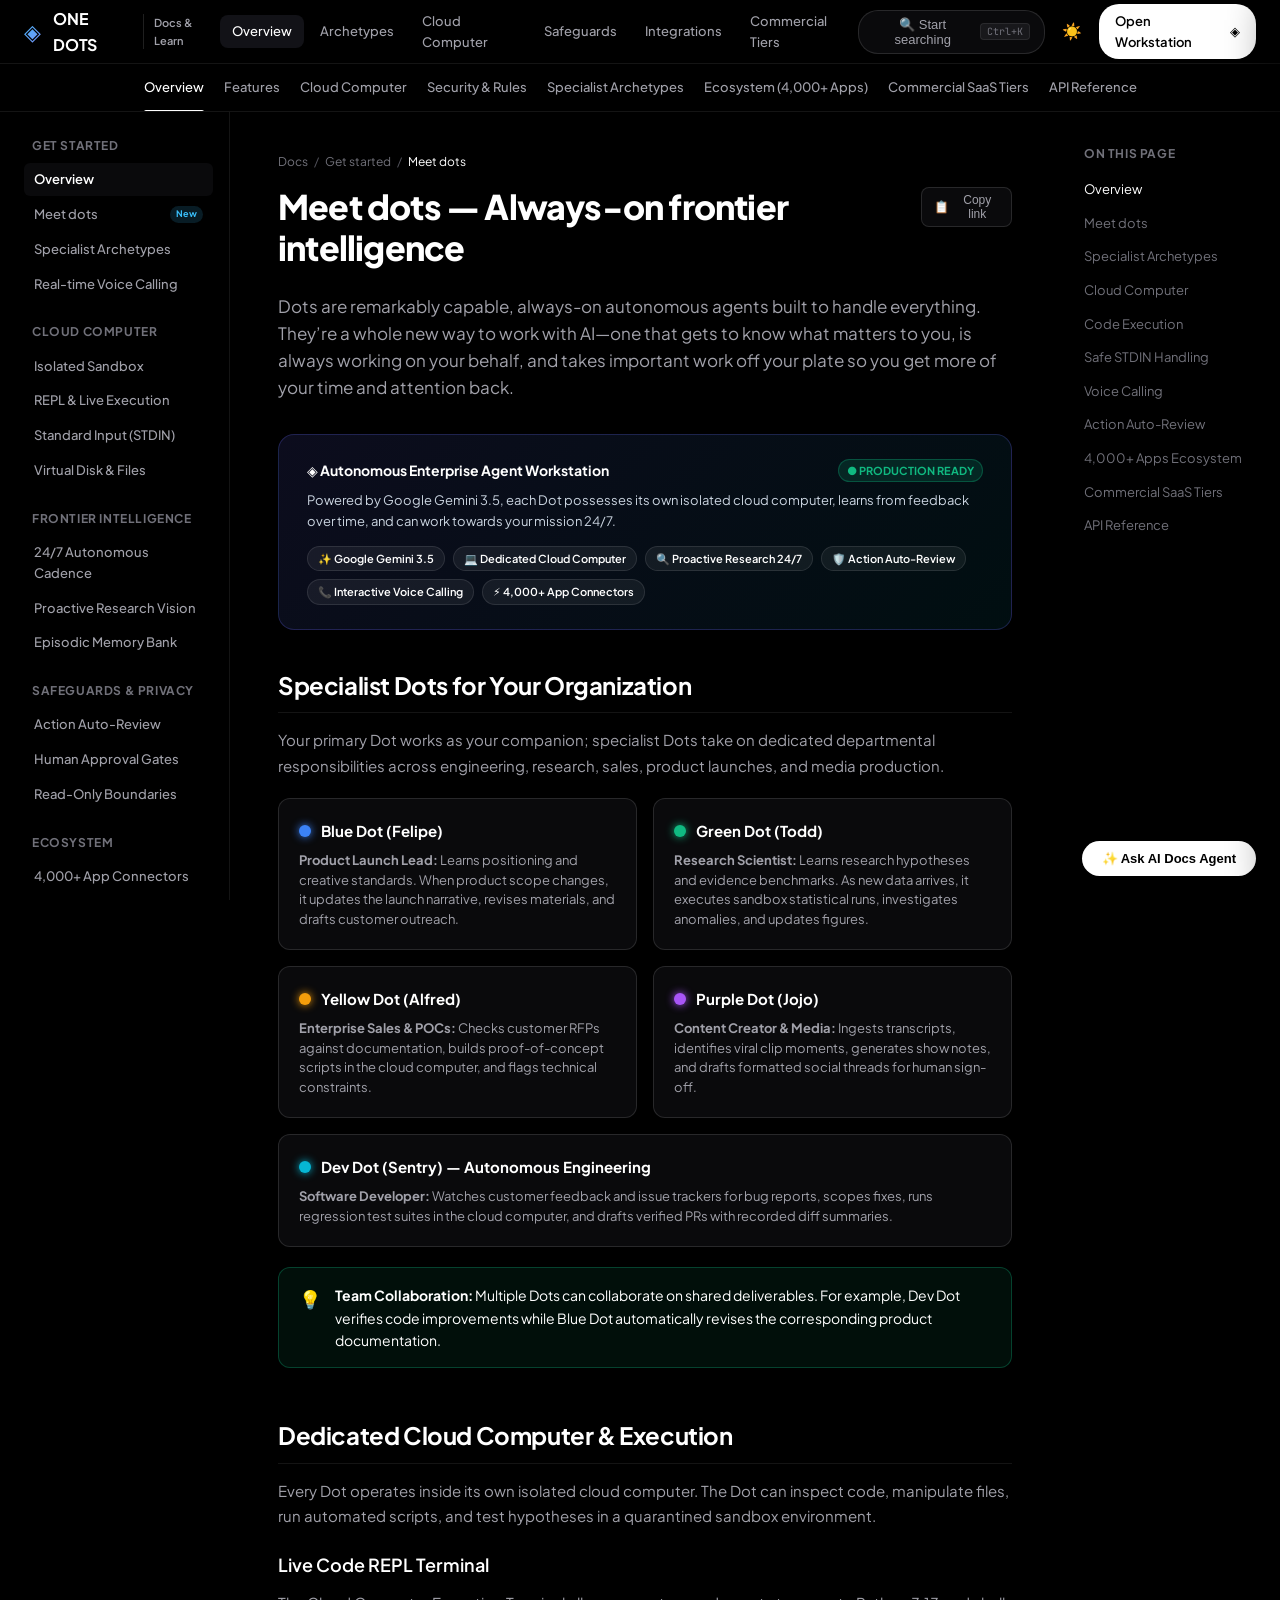
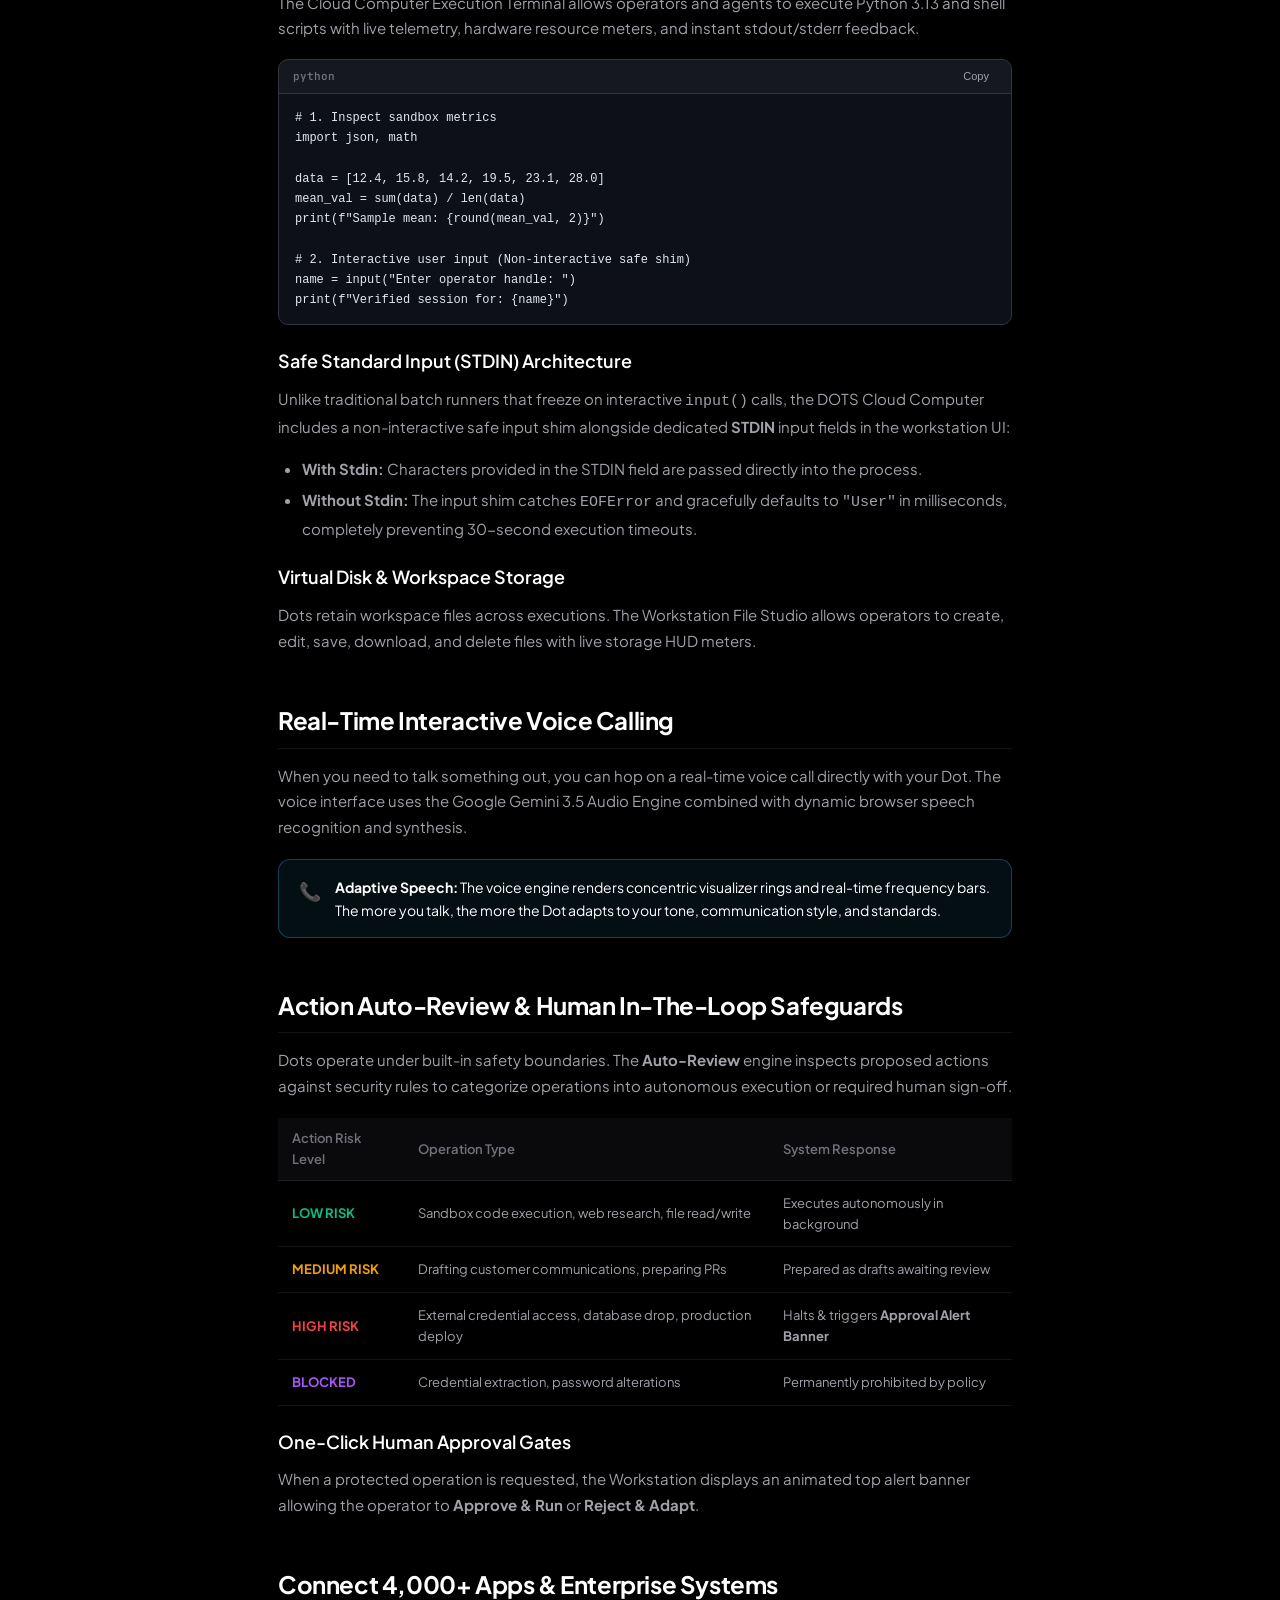
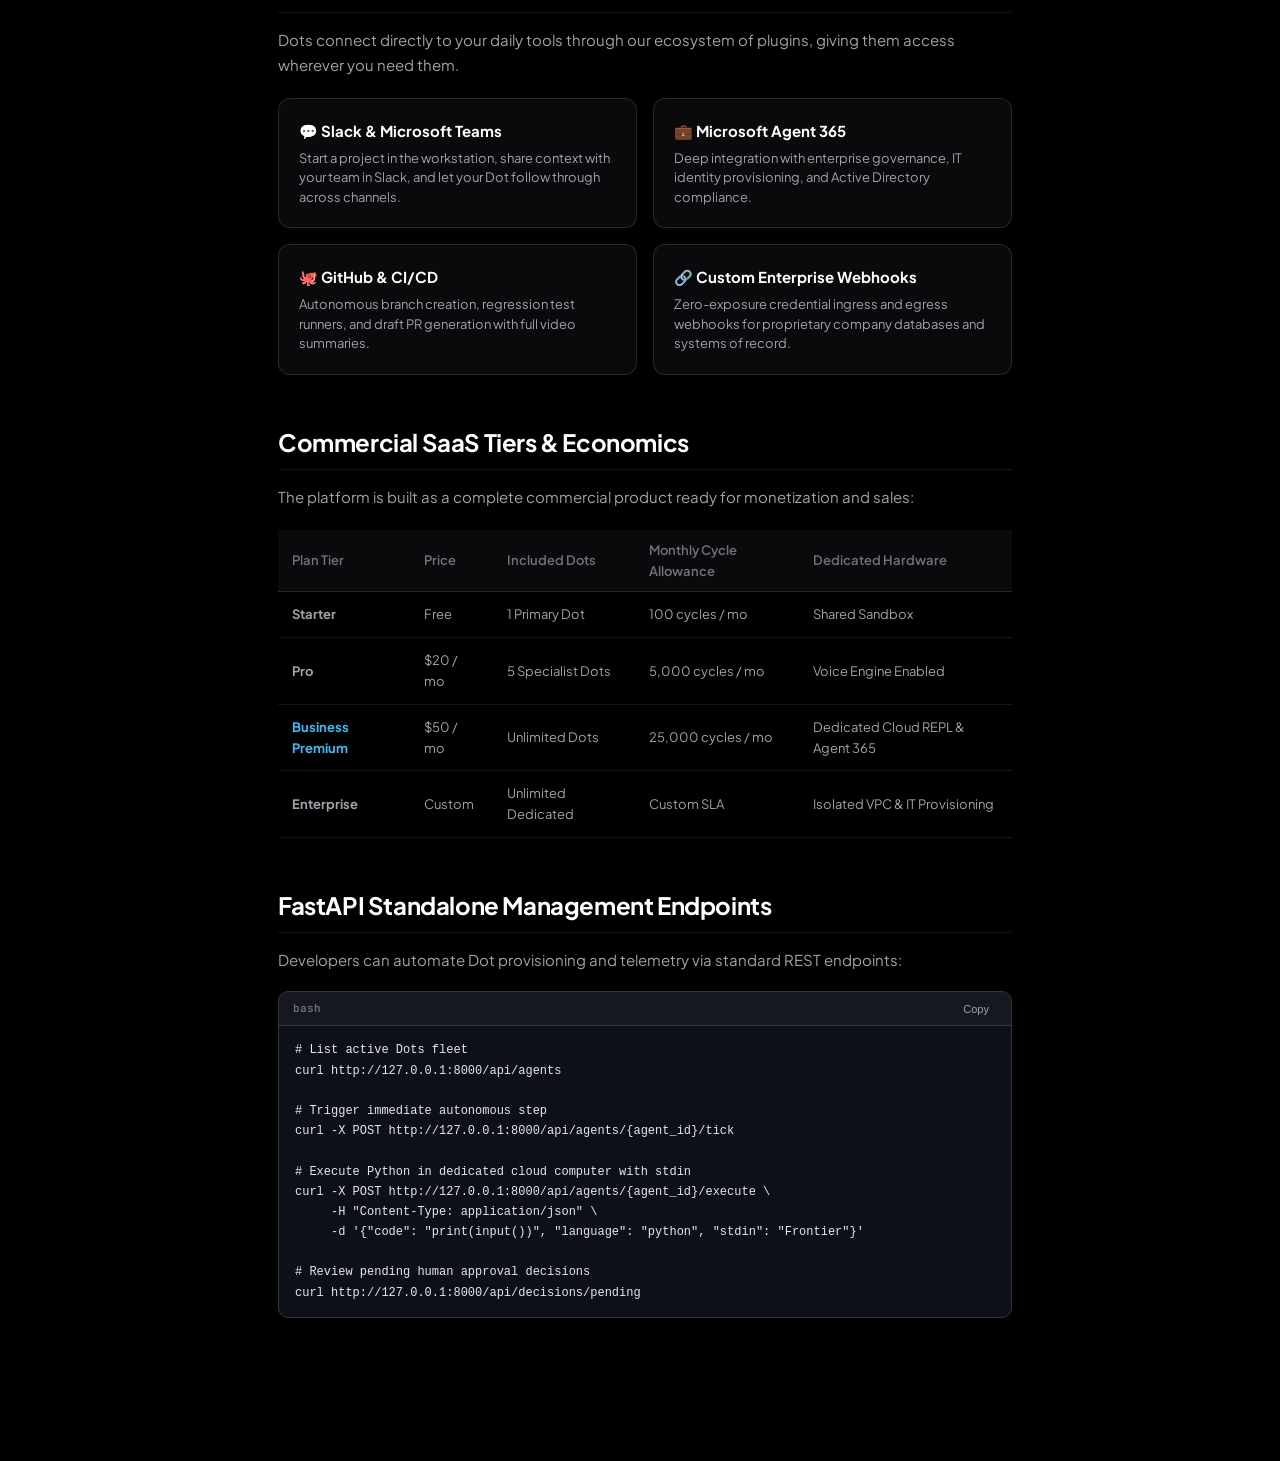
==== web/docs.html @ 8074510e "feat: launch ONE DOTS flagship platform with synchronized entry animation, OpenAI-style editorial sh" ====
<!DOCTYPE html>
<html lang="en" data-theme="dark">
<head>
    <meta charset="UTF-8">
    <meta name="viewport" content="width=device-width, initial-scale=1.0">
    <title>ONE DOTS — Always-On Frontier Intelligence | Documentation Hub</title>
    <!-- Fonts -->
    <link rel="preconnect" href="https://fonts.googleapis.com">
    <link rel="preconnect" href="https://fonts.gstatic.com" crossorigin>
    <link href="https://fonts.googleapis.com/css2?family=Plus+Jakarta+Sans:wght@300;400;500;600;700;800&family=JetBrains+Mono:wght@400;500;600&display=swap" rel="stylesheet">
    <link rel="stylesheet" href="docs.css">
</head>
<body>

    <!-- Top Primary Header -->
    <header class="docs-header">
        <a href="/" class="docs-brand">
            <span class="brand-icon">◈</span>
            <span class="brand-title">ONE DOTS</span>
            <span class="brand-learn-tag">Docs &amp; Learn</span>
        </a>

        <!-- Top Navigation -->
        <nav class="docs-top-nav">
            <a href="#overview" class="top-nav-link active">Overview</a>
            <a href="#archetypes" class="top-nav-link">Archetypes</a>
            <a href="#cloud-computer" class="top-nav-link">Cloud Computer</a>
            <a href="#safeguards" class="top-nav-link">Safeguards</a>
            <a href="#integrations" class="top-nav-link">Integrations</a>
            <a href="#commercial-hub" class="top-nav-link">Commercial Tiers</a>
        </nav>

        <!-- Right Header Actions -->
        <div class="header-actions">
            <button class="search-trigger-btn" onclick="openSearchModal()">
                <span>🔍 Start searching</span>
                <span class="search-kbd">Ctrl+K</span>
            </button>
            <button class="theme-toggle-btn" onclick="toggleTheme()" title="Toggle Light / Dark Mode">
                <span id="theme-icon">☀️</span>
            </button>
            <a href="/" class="cta-workstation-btn">
                <span>Open Workstation</span>
                <span>◈</span>
            </a>
        </div>
    </header>

    <!-- Context Subnav Bar (learn.chatgpt.com style) -->
    <div class="docs-context-subnav">
        <div class="subnav-inner">
            <a href="#overview" class="subnav-item active">Overview</a>
            <a href="#features" class="subnav-item">Features</a>
            <a href="#cloud-computer" class="subnav-item">Cloud Computer</a>
            <a href="#safeguards" class="subnav-item">Security &amp; Rules</a>
            <a href="#archetypes" class="subnav-item">Specialist Archetypes</a>
            <a href="#integrations" class="subnav-item">Ecosystem (4,000+ Apps)</a>
            <a href="#commercial-hub" class="subnav-item">Commercial SaaS Tiers</a>
            <a href="#api-reference" class="subnav-item">API Reference</a>
        </div>
    </div>

    <!-- Main Documentation 3-Column Layout -->
    <div class="docs-layout">

        <!-- Column 1: Left Navigation Rail -->
        <aside class="docs-left-nav">
            <div class="nav-group">
                <div class="nav-group-title">Get Started</div>
                <ul class="nav-links-list">
                    <li><a href="#overview" class="nav-link active">Overview</a></li>
                    <li><a href="#meet-dots" class="nav-link">Meet dots <span class="nav-badge-pill">New</span></a></li>
                    <li><a href="#archetypes" class="nav-link">Specialist Archetypes</a></li>
                    <li><a href="#voice-calls" class="nav-link">Real-time Voice Calling</a></li>
                </ul>
            </div>

            <div class="nav-group">
                <div class="nav-group-title">Cloud Computer</div>
                <ul class="nav-links-list">
                    <li><a href="#cloud-computer" class="nav-link">Isolated Sandbox</a></li>
                    <li><a href="#code-execution" class="nav-link">REPL &amp; Live Execution</a></li>
                    <li><a href="#stdin-handling" class="nav-link">Standard Input (STDIN)</a></li>
                    <li><a href="#file-storage" class="nav-link">Virtual Disk &amp; Files</a></li>
                </ul>
            </div>

            <div class="nav-group">
                <div class="nav-group-title">Frontier Intelligence</div>
                <ul class="nav-links-list">
                    <li><a href="#always-on" class="nav-link">24/7 Autonomous Cadence</a></li>
                    <li><a href="#proactive-research" class="nav-link">Proactive Research Vision</a></li>
                    <li><a href="#memory-bank" class="nav-link">Episodic Memory Bank</a></li>
                </ul>
            </div>

            <div class="nav-group">
                <div class="nav-group-title">Safeguards &amp; Privacy</div>
                <ul class="nav-links-list">
                    <li><a href="#safeguards" class="nav-link">Action Auto-Review</a></li>
                    <li><a href="#approval-gates" class="nav-link">Human Approval Gates</a></li>
                    <li><a href="#security-perimeter" class="nav-link">Read-Only Boundaries</a></li>
                </ul>
            </div>

            <div class="nav-group">
                <div class="nav-group-title">Ecosystem</div>
                <ul class="nav-links-list">
                    <li><a href="#integrations" class="nav-link">4,000+ App Connectors</a></li>
                    <li><a href="#slack-teams" class="nav-link">Slack &amp; Teams (Agent 365)</a></li>
                    <li><a href="#github-webhooks" class="nav-link">GitHub &amp; Webhooks</a></li>
                </ul>
            </div>

            <div class="nav-group">
                <div class="nav-group-title">Commercial Hub</div>
                <ul class="nav-links-list">
                    <li><a href="#commercial-hub" class="nav-link">Monetization Tiers</a></li>
                    <li><a href="#quotas-allowance" class="nav-link">Deep Work Quotas</a></li>
                    <li><a href="#api-reference" class="nav-link">FastAPI Endpoints</a></li>
                </ul>
            </div>
        </aside>

        <!-- Column 2: Center Main Content -->
        <main class="docs-main-content">
            
            <!-- Breadcrumbs -->
            <div class="content-breadcrumb">
                <span>Docs</span>
                <span class="sep">/</span>
                <span>Get started</span>
                <span class="sep">/</span>
                <span style="color: var(--text-primary);">Meet dots</span>
            </div>

            <!-- Page Title Row -->
            <div class="doc-header-row">
                <h1 class="doc-title" id="overview">Meet dots — Always-on frontier intelligence</h1>
                <button class="page-copy-btn" onclick="copyCurrentUrl()">
                    <span id="copy-btn-icon">📋</span>
                    <span id="copy-btn-text">Copy link</span>
                </button>
            </div>

            <p class="doc-lead">
                Dots are remarkably capable, always-on autonomous agents built to handle everything. They’re a whole new way to work with AI—one that gets to know what matters to you, is always working on your behalf, and takes important work off your plate so you get more of your time and attention back.
            </p>

            <!-- Hero Feature Card -->
            <div class="docs-hero-card" id="meet-dots">
                <div style="display: flex; align-items: center; justify-content: space-between;">
                    <div style="font-size: 14px; font-weight: 700; color: #fff;">◈ Autonomous Enterprise Agent Workstation</div>
                    <span style="font-size: 11px; font-weight: 700; color: #10b981; background: rgba(16, 185, 129, 0.15); padding: 2px 8px; border-radius: 12px; border: 1px solid rgba(16, 185, 129, 0.3);">
                        ● PRODUCTION READY
                    </span>
                </div>
                <p style="font-size: 13px; color: #cbd5e1; margin-top: 8px;">
                    Powered by Google Gemini 3.5, each Dot possesses its own isolated cloud computer, learns from feedback over time, and can work towards your mission 24/7.
                </p>
                <div class="hero-tags-row">
                    <span class="hero-tag">✨ Google Gemini 3.5</span>
                    <span class="hero-tag">💻 Dedicated Cloud Computer</span>
                    <span class="hero-tag">🔍 Proactive Research 24/7</span>
                    <span class="hero-tag">🛡️ Action Auto-Review</span>
                    <span class="hero-tag">📞 Interactive Voice Calling</span>
                    <span class="hero-tag">⚡ 4,000+ App Connectors</span>
                </div>
            </div>

            <!-- Section 1: Specialist Archetypes -->
            <section class="doc-section" id="archetypes">
                <h2>Specialist Dots for Your Organization</h2>
                <p>
                    Your primary Dot works as your companion; specialist Dots take on dedicated departmental responsibilities across engineering, research, sales, product launches, and media production.
                </p>

                <div class="docs-cards-grid">
                    <div class="docs-card">
                        <div class="card-header-row">
                            <span class="archetype-dot-pill" style="background: #3b82f6; box-shadow: 0 0 8px #3b82f6;"></span>
                            <div class="card-title">Blue Dot (Felipe)</div>
                        </div>
                        <div class="card-subtext">
                            <b>Product Launch Lead:</b> Learns positioning and creative standards. When product scope changes, it updates the launch narrative, revises materials, and drafts customer outreach.
                        </div>
                    </div>

                    <div class="docs-card">
                        <div class="card-header-row">
                            <span class="archetype-dot-pill" style="background: #10b981; box-shadow: 0 0 8px #10b981;"></span>
                            <div class="card-title">Green Dot (Todd)</div>
                        </div>
                        <div class="card-subtext">
                            <b>Research Scientist:</b> Learns research hypotheses and evidence benchmarks. As new data arrives, it executes sandbox statistical runs, investigates anomalies, and updates figures.
                        </div>
                    </div>

                    <div class="docs-card">
                        <div class="card-header-row">
                            <span class="archetype-dot-pill" style="background: #f59e0b; box-shadow: 0 0 8px #f59e0b;"></span>
                            <div class="card-title">Yellow Dot (Alfred)</div>
                        </div>
                        <div class="card-subtext">
                            <b>Enterprise Sales &amp; POCs:</b> Checks customer RFPs against documentation, builds proof-of-concept scripts in the cloud computer, and flags technical constraints.
                        </div>
                    </div>

                    <div class="docs-card">
                        <div class="card-header-row">
                            <span class="archetype-dot-pill" style="background: #a855f7; box-shadow: 0 0 8px #a855f7;"></span>
                            <div class="card-title">Purple Dot (Jojo)</div>
                        </div>
                        <div class="card-subtext">
                            <b>Content Creator &amp; Media:</b> Ingests transcripts, identifies viral clip moments, generates show notes, and drafts formatted social threads for human sign-off.
                        </div>
                    </div>

                    <div class="docs-card" style="grid-column: 1 / -1;">
                        <div class="card-header-row">
                            <span class="archetype-dot-pill" style="background: #06b6d4; box-shadow: 0 0 8px #06b6d4;"></span>
                            <div class="card-title">Dev Dot (Sentry) — Autonomous Engineering</div>
                        </div>
                        <div class="card-subtext">
                            <b>Software Developer:</b> Watches customer feedback and issue trackers for bug reports, scopes fixes, runs regression test suites in the cloud computer, and drafts verified PRs with recorded diff summaries.
                        </div>
                    </div>
                </div>

                <div class="callout callout-tip">
                    <div class="callout-icon">💡</div>
                    <div>
                        <b>Team Collaboration:</b> Multiple Dots can collaborate on shared deliverables. For example, Dev Dot verifies code improvements while Blue Dot automatically revises the corresponding product documentation.
                    </div>
                </div>
            </section>

            <!-- Section 2: Cloud Computer -->
            <section class="doc-section" id="cloud-computer">
                <h2>Dedicated Cloud Computer &amp; Execution</h2>
                <p>
                    Every Dot operates inside its own isolated cloud computer. The Dot can inspect code, manipulate files, run automated scripts, and test hypotheses in a quarantined sandbox environment.
                </p>

                <h3 id="code-execution">Live Code REPL Terminal</h3>
                <p>
                    The Cloud Computer Execution Terminal allows operators and agents to execute Python 3.13 and shell scripts with live telemetry, hardware resource meters, and instant stdout/stderr feedback.
                </p>

                <div class="code-block-wrapper">
                    <div class="code-header">
                        <span class="code-lang-tag">python</span>
                        <button class="code-copy-btn" onclick="copyCode(this)">Copy</button>
                    </div>
                    <pre class="code-block"><code># 1. Inspect sandbox metrics
import json, math

data = [12.4, 15.8, 14.2, 19.5, 23.1, 28.0]
mean_val = sum(data) / len(data)
print(f"Sample mean: {round(mean_val, 2)}")

# 2. Interactive user input (Non-interactive safe shim)
name = input("Enter operator handle: ")
print(f"Verified session for: {name}")</code></pre>
                </div>

                <h3 id="stdin-handling">Safe Standard Input (STDIN) Architecture</h3>
                <p>
                    Unlike traditional batch runners that freeze on interactive <code>input()</code> calls, the DOTS Cloud Computer includes a non-interactive safe input shim alongside dedicated <b>STDIN</b> input fields in the workstation UI:
                </p>
                <ul>
                    <li><b>With Stdin:</b> Characters provided in the STDIN field are passed directly into the process.</li>
                    <li><b>Without Stdin:</b> The input shim catches <code>EOFError</code> and gracefully defaults to <code>"User"</code> in milliseconds, completely preventing 30-second execution timeouts.</li>
                </ul>

                <h3 id="file-storage">Virtual Disk &amp; Workspace Storage</h3>
                <p>
                    Dots retain workspace files across executions. The Workstation File Studio allows operators to create, edit, save, download, and delete files with live storage HUD meters.
                </p>
            </section>

            <!-- Section 3: Voice Calling -->
            <section class="doc-section" id="voice-calls">
                <h2>Real-Time Interactive Voice Calling</h2>
                <p>
                    When you need to talk something out, you can hop on a real-time voice call directly with your Dot. The voice interface uses the Google Gemini 3.5 Audio Engine combined with dynamic browser speech recognition and synthesis.
                </p>
                <div class="callout callout-note">
                    <div class="callout-icon">📞</div>
                    <div>
                        <b>Adaptive Speech:</b> The voice engine renders concentric visualizer rings and real-time frequency bars. The more you talk, the more the Dot adapts to your tone, communication style, and standards.
                    </div>
                </div>
            </section>

            <!-- Section 4: Safeguards & Action Auto-Review -->
            <section class="doc-section" id="safeguards">
                <h2>Action Auto-Review &amp; Human In-The-Loop Safeguards</h2>
                <p>
                    Dots operate under built-in safety boundaries. The <b>Auto-Review</b> engine inspects proposed actions against security rules to categorize operations into autonomous execution or required human sign-off.
                </p>

                <table class="docs-table">
                    <thead>
                        <tr>
                            <th>Action Risk Level</th>
                            <th>Operation Type</th>
                            <th>System Response</th>
                        </tr>
                    </thead>
                    <tbody>
                        <tr>
                            <td><span style="color:#10b981; font-weight:700;">LOW RISK</span></td>
                            <td>Sandbox code execution, web research, file read/write</td>
                            <td>Executes autonomously in background</td>
                        </tr>
                        <tr>
                            <td><span style="color:#f59e0b; font-weight:700;">MEDIUM RISK</span></td>
                            <td>Drafting customer communications, preparing PRs</td>
                            <td>Prepared as drafts awaiting review</td>
                        </tr>
                        <tr>
                            <td><span style="color:#ef4444; font-weight:700;">HIGH RISK</span></td>
                            <td>External credential access, database drop, production deploy</td>
                            <td>Halts &amp; triggers <b>Approval Alert Banner</b></td>
                        </tr>
                        <tr>
                            <td><span style="color:#a855f7; font-weight:700;">BLOCKED</span></td>
                            <td>Credential extraction, password alterations</td>
                            <td>Permanently prohibited by policy</td>
                        </tr>
                    </tbody>
                </table>

                <h3 id="approval-gates">One-Click Human Approval Gates</h3>
                <p>
                    When a protected operation is requested, the Workstation displays an animated top alert banner allowing the operator to <b>Approve &amp; Run</b> or <b>Reject &amp; Adapt</b>.
                </p>
            </section>

            <!-- Section 5: Ecosystem & Integrations -->
            <section class="doc-section" id="integrations">
                <h2>Connect 4,000+ Apps &amp; Enterprise Systems</h2>
                <p>
                    Dots connect directly to your daily tools through our ecosystem of plugins, giving them access wherever you need them.
                </p>

                <div class="docs-cards-grid">
                    <div class="docs-card" id="slack-teams">
                        <div class="card-title">💬 Slack &amp; Microsoft Teams</div>
                        <div class="card-subtext" style="margin-top:6px;">
                            Start a project in the workstation, share context with your team in Slack, and let your Dot follow through across channels.
                        </div>
                    </div>
                    <div class="docs-card">
                        <div class="card-title">💼 Microsoft Agent 365</div>
                        <div class="card-subtext" style="margin-top:6px;">
                            Deep integration with enterprise governance, IT identity provisioning, and Active Directory compliance.
                        </div>
                    </div>
                    <div class="docs-card" id="github-webhooks">
                        <div class="card-title">🐙 GitHub &amp; CI/CD</div>
                        <div class="card-subtext" style="margin-top:6px;">
                            Autonomous branch creation, regression test runners, and draft PR generation with full video summaries.
                        </div>
                    </div>
                    <div class="docs-card">
                        <div class="card-title">🔗 Custom Enterprise Webhooks</div>
                        <div class="card-subtext" style="margin-top:6px;">
                            Zero-exposure credential ingress and egress webhooks for proprietary company databases and systems of record.
                        </div>
                    </div>
                </div>
            </section>

            <!-- Section 6: Commercial SaaS Hub -->
            <section class="doc-section" id="commercial-hub">
                <h2>Commercial SaaS Tiers &amp; Economics</h2>
                <p>
                    The platform is built as a complete commercial product ready for monetization and sales:
                </p>

                <table class="docs-table" id="quotas-allowance">
                    <thead>
                        <tr>
                            <th>Plan Tier</th>
                            <th>Price</th>
                            <th>Included Dots</th>
                            <th>Monthly Cycle Allowance</th>
                            <th>Dedicated Hardware</th>
                        </tr>
                    </thead>
                    <tbody>
                        <tr>
                            <td><b>Starter</b></td>
                            <td>Free</td>
                            <td>1 Primary Dot</td>
                            <td>100 cycles / mo</td>
                            <td>Shared Sandbox</td>
                        </tr>
                        <tr>
                            <td><b>Pro</b></td>
                            <td>$20 / mo</td>
                            <td>5 Specialist Dots</td>
                            <td>5,000 cycles / mo</td>
                            <td>Voice Engine Enabled</td>
                        </tr>
                        <tr>
                            <td><b style="color: #38bdf8;">Business Premium</b></td>
                            <td>$50 / mo</td>
                            <td>Unlimited Dots</td>
                            <td>25,000 cycles / mo</td>
                            <td>Dedicated Cloud REPL &amp; Agent 365</td>
                        </tr>
                        <tr>
                            <td><b>Enterprise</b></td>
                            <td>Custom</td>
                            <td>Unlimited Dedicated</td>
                            <td>Custom SLA</td>
                            <td>Isolated VPC &amp; IT Provisioning</td>
                        </tr>
                    </tbody>
                </table>
            </section>

            <!-- Section 7: API Reference -->
            <section class="doc-section" id="api-reference">
                <h2>FastAPI Standalone Management Endpoints</h2>
                <p>
                    Developers can automate Dot provisioning and telemetry via standard REST endpoints:
                </p>

                <div class="code-block-wrapper">
                    <div class="code-header">
                        <span class="code-lang-tag">bash</span>
                        <button class="code-copy-btn" onclick="copyCode(this)">Copy</button>
                    </div>
                    <pre class="code-block"><code># List active Dots fleet
curl http://127.0.0.1:8000/api/agents

# Trigger immediate autonomous step
curl -X POST http://127.0.0.1:8000/api/agents/{agent_id}/tick

# Execute Python in dedicated cloud computer with stdin
curl -X POST http://127.0.0.1:8000/api/agents/{agent_id}/execute \
     -H "Content-Type: application/json" \
     -d '{"code": "print(input())", "language": "python", "stdin": "Frontier"}'

# Review pending human approval decisions
curl http://127.0.0.1:8000/api/decisions/pending</code></pre>
                </div>
            </section>

        </main>

        <!-- Column 3: Right Table of Contents (On this page) -->
        <aside class="docs-toc-rail">
            <div class="toc-title">On this page</div>
            <ul class="toc-list">
                <li><a href="#overview" class="toc-link active">Overview</a></li>
                <li><a href="#meet-dots" class="toc-link">Meet dots</a></li>
                <li><a href="#archetypes" class="toc-link">Specialist Archetypes</a></li>
                <li><a href="#cloud-computer" class="toc-link">Cloud Computer</a></li>
                <li><a href="#code-execution" class="toc-link">Code Execution</a></li>
                <li><a href="#stdin-handling" class="toc-link">Safe STDIN Handling</a></li>
                <li><a href="#voice-calls" class="toc-link">Voice Calling</a></li>
                <li><a href="#safeguards" class="toc-link">Action Auto-Review</a></li>
                <li><a href="#integrations" class="toc-link">4,000+ Apps Ecosystem</a></li>
                <li><a href="#commercial-hub" class="toc-link">Commercial SaaS Tiers</a></li>
                <li><a href="#api-reference" class="toc-link">API Reference</a></li>
            </ul>
        </aside>

    </div>

    <!-- Floating "Ask AI" Docs Agent Button (Exact learn.chatgpt.com) -->
    <button class="docs-agent-launcher-btn" id="btn-open-docs-agent" onclick="toggleDocsAgent()">
        <span>✨ Ask AI Docs Agent</span>
    </button>

    <!-- Sliding Docs Agent Drawer (440px side-drawer) -->
    <div class="docs-agent-drawer" id="docs-agent-drawer">
        <div class="drawer-header">
            <div class="drawer-title">
                <span>◈</span>
                <span>Docs Agent (Google Gemini 3.5)</span>
            </div>
            <div class="drawer-actions">
                <button class="drawer-icon-btn" onclick="clearDocsChat()" title="Start New Chat">↺</button>
                <button class="drawer-icon-btn" onclick="toggleDocsAgent()" title="Close Drawer">&times;</button>
            </div>
        </div>

        <div class="drawer-content">
            <div class="drawer-messages-stream" id="docs-chat-stream">
                <div class="drawer-msg agent">
                    Hello! I am your AI Docs Assistant. Ask me anything about Dots, Cloud Computer execution, STDIN handling, or the 5 specialist archetypes.
                </div>
            </div>

            <div class="agent-starter-prompts" id="docs-starter-prompts">
                <button class="starter-prompt-pill" onclick="sendStarterPrompt(this)">
                    How does the Cloud Computer handle input() and stdin?
                </button>
                <button class="starter-prompt-pill" onclick="sendStarterPrompt(this)">
                    Explain the 5 specialist Dot archetypes and their roles
                </button>
                <button class="starter-prompt-pill" onclick="sendStarterPrompt(this)">
                    How does the Action Auto-Review approval gate work?
                </button>
            </div>
        </div>

        <form class="drawer-input-row" id="docs-agent-form" onsubmit="handleDocsAgentSubmit(event)">
            <input type="text" id="docs-agent-input" class="drawer-input" placeholder="Ask a question about the docs..." autocomplete="off">
            <button type="submit" class="cta-workstation-btn" style="padding: 6px 14px; font-size: 12px;">Ask</button>
        </form>
    </div>

    <!-- Global Search Modal (Ctrl+K) -->
    <div class="search-modal-overlay" id="search-modal-overlay" onclick="handleSearchOverlayClick(event)">
        <div class="search-modal-card">
            <div class="search-input-header">
                <span style="font-size: 16px; color: var(--text-tertiary);">🔍</span>
                <input type="text" class="search-input-box" id="global-search-input" placeholder="Search documentation, guides, and API endpoints..." oninput="filterDocsSearch(this.value)">
                <span class="search-kbd">ESC</span>
            </div>
            <div class="search-results-list" id="search-results-list">
                <a href="#overview" class="search-result-item" onclick="closeSearchModal()">
                    <span class="result-item-title">Meet dots — Overview</span>
                    <span class="result-item-sub">Always-on frontier intelligence platform powered by Gemini 3.5</span>
                </a>
                <a href="#archetypes" class="search-result-item" onclick="closeSearchModal()">
                    <span class="result-item-title">Specialist Archetypes</span>
                    <span class="result-item-sub">Blue Dot (Felipe), Green Dot (Todd), Alfred, Jojo, Dev Dot</span>
                </a>
                <a href="#cloud-computer" class="search-result-item" onclick="closeSearchModal()">
                    <span class="result-item-title">Cloud Computer &amp; Safe STDIN</span>
                    <span class="result-item-sub">Isolated sandboxes, live code execution, interactive input handling</span>
                </a>
                <a href="#voice-calls" class="search-result-item" onclick="closeSearchModal()">
                    <span class="result-item-title">Real-Time Voice Calls</span>
                    <span class="result-item-sub">Audio visualizer rings and Gemini 3.5 audio speech engine</span>
                </a>
                <a href="#safeguards" class="search-result-item" onclick="closeSearchModal()">
                    <span class="result-item-title">Action Auto-Review &amp; Approvals</span>
                    <span class="result-item-sub">Human-in-the-loop approval gate and security perimeters</span>
                </a>
                <a href="#integrations" class="search-result-item" onclick="closeSearchModal()">
                    <span class="result-item-title">Connect 4,000+ Apps</span>
                    <span class="result-item-sub">Slack, Microsoft Teams, Agent 365, GitHub, Webhooks</span>
                </a>
                <a href="#commercial-hub" class="search-result-item" onclick="closeSearchModal()">
                    <span class="result-item-title">Commercial SaaS Tiers</span>
                    <span class="result-item-sub">Business Premium $50/mo, deep work cycle quotas</span>
                </a>
            </div>
        </div>
    </div>

    <!-- Scripts -->
    <script src="docs.js"></script>
</body>
</html>
---- web/docs.css ----
/* ==========================================================================
   DOTS Learn Documentation System — Exactly modeled on learn.chatgpt.com/docs
   Clean, modern typography, dual-theme (dark/light), sticky navigation rails,
   interactive docs agent drawer, and responsive layout.
   ========================================================================== */

:root {
    --font-sans: 'Plus Jakarta Sans', system-ui, -apple-system, BlinkMacSystemFont, 'Segoe UI', Roboto, sans-serif;
    --font-mono: 'JetBrains Mono', 'Fira Code', monospace;

    /* Dark Theme Default */
    --bg-page: #000000;
    --bg-surface: #0a0a0c;
    --bg-surface-hover: #121217;
    --bg-subtle: #18181b;
    --border-color: rgba(255, 255, 255, 0.08);
    --border-subtle: rgba(255, 255, 255, 0.12);
    --border-hover: rgba(255, 255, 255, 0.22);

    --text-primary: #ffffff;
    --text-secondary: #a1a1aa;
    --text-tertiary: #71717a;
    --text-dim: #52525b;

    --brand-accent: #38bdf8;
    --brand-indigo: #6366f1;
    --brand-emerald: #10b981;
    --brand-amber: #f59e0b;
    --brand-rose: #f43f5e;

    --code-bg: #0d1117;
    --code-border: #30363d;
    --callout-note: rgba(56, 189, 248, 0.08);
    --callout-note-border: rgba(56, 189, 248, 0.3);
    --callout-tip: rgba(16, 185, 129, 0.08);
    --callout-tip-border: rgba(16, 185, 129, 0.3);
    --callout-warn: rgba(245, 158, 11, 0.08);
    --callout-warn-border: rgba(245, 158, 11, 0.3);

    --header-height: 64px;
    --subnav-height: 48px;
    --left-nav-width: 230px;
    --toc-width: 220px;
    --drawer-width: 440px;
}

[data-theme="light"] {
    --bg-page: #ffffff;
    --bg-surface: #f9fafb;
    --bg-surface-hover: #f3f4f6;
    --bg-subtle: #e5e7eb;
    --border-color: rgba(0, 0, 0, 0.08);
    --border-subtle: rgba(0, 0, 0, 0.12);
    --border-hover: rgba(0, 0, 0, 0.2);

    --text-primary: #111827;
    --text-secondary: #4b5563;
    --text-tertiary: #6b7280;
    --text-dim: #9ca3af;

    --code-bg: #f8fafc;
    --code-border: #e2e8f0;
    --callout-note: rgba(14, 165, 233, 0.06);
    --callout-note-border: rgba(14, 165, 233, 0.3);
    --callout-tip: rgba(16, 185, 129, 0.06);
    --callout-tip-border: rgba(16, 185, 129, 0.3);
    --callout-warn: rgba(245, 158, 11, 0.06);
    --callout-warn-border: rgba(245, 158, 11, 0.3);
}

* {
    box-sizing: border-box;
    margin: 0;
    padding: 0;
}

body {
    background-color: var(--bg-page);
    color: var(--text-primary);
    font-family: var(--font-sans);
    line-height: 1.6;
    -webkit-font-smoothing: antialiased;
    overflow-x: hidden;
}

/* ==========================================================================
   Top Header (Exact learn.chatgpt.com layout)
   ========================================================================== */
.docs-header {
    position: fixed;
    top: 0;
    left: 0;
    right: 0;
    height: var(--header-height);
    background: var(--bg-page);
    border-bottom: 1px solid var(--border-color);
    display: flex;
    align-items: center;
    justify-content: space-between;
    padding: 0 24px;
    z-index: 100;
}

.docs-brand {
    display: flex;
    align-items: center;
    gap: 12px;
    text-decoration: none;
    color: var(--text-primary);
}

.brand-icon {
    font-size: 22px;
    color: var(--text-primary);
    background: linear-gradient(135deg, #38bdf8, #818cf8);
    -webkit-background-clip: text;
    -webkit-text-fill-color: transparent;
}

.brand-title {
    font-size: 16px;
    font-weight: 700;
    letter-spacing: -0.2px;
}

.brand-learn-tag {
    font-size: 11px;
    font-weight: 600;
    color: var(--text-secondary);
    border-left: 1px solid var(--border-subtle);
    padding-left: 10px;
}

/* Top Nav Links */
.docs-top-nav {
    display: flex;
    align-items: center;
    gap: 4px;
}

.top-nav-link {
    font-size: 13px;
    font-weight: 500;
    color: var(--text-secondary);
    text-decoration: none;
    padding: 6px 12px;
    border-radius: 8px;
    transition: all 0.15s ease;
}

.top-nav-link:hover, .top-nav-link.active {
    color: var(--text-primary);
    background: var(--bg-surface-hover);
}

/* Header Actions */
.header-actions {
    display: flex;
    align-items: center;
    gap: 10px;
}

.search-trigger-btn {
    display: flex;
    align-items: center;
    gap: 8px;
    padding: 6px 14px;
    background: var(--bg-surface);
    border: 1px solid var(--border-subtle);
    border-radius: 20px;
    color: var(--text-secondary);
    font-size: 13px;
    cursor: pointer;
    transition: all 0.15s ease;
}

.search-trigger-btn:hover {
    border-color: var(--border-hover);
    color: var(--text-primary);
    background: var(--bg-surface-hover);
}

.search-kbd {
    font-size: 10px;
    font-family: var(--font-mono);
    padding: 1px 6px;
    border-radius: 4px;
    background: var(--bg-subtle);
    border: 1px solid var(--border-color);
    color: var(--text-tertiary);
}

.theme-toggle-btn {
    background: transparent;
    border: none;
    color: var(--text-secondary);
    font-size: 16px;
    width: 36px;
    height: 36px;
    border-radius: 8px;
    cursor: pointer;
    display: flex;
    align-items: center;
    justify-content: center;
    transition: all 0.15s ease;
}

.theme-toggle-btn:hover {
    color: var(--text-primary);
    background: var(--bg-surface-hover);
}

.cta-workstation-btn {
    display: inline-flex;
    align-items: center;
    gap: 6px;
    padding: 7px 16px;
    border-radius: 20px;
    background: var(--text-primary);
    color: var(--bg-page);
    font-size: 13px;
    font-weight: 600;
    text-decoration: none;
    transition: transform 0.15s ease, opacity 0.15s ease;
}

.cta-workstation-btn:hover {
    opacity: 0.9;
    transform: translateY(-1px);
}

/* ==========================================================================
   Context Subnav Bar (Exact data-context-subnav)
   ========================================================================== */
.docs-context-subnav {
    position: fixed;
    top: var(--header-height);
    left: 0;
    right: 0;
    height: var(--subnav-height);
    background: var(--bg-page);
    border-bottom: 1px solid var(--border-color);
    display: flex;
    align-items: center;
    justify-content: center;
    z-index: 90;
    overflow-x: auto;
    padding: 0 20px;
}

.subnav-inner {
    display: flex;
    align-items: center;
    gap: 20px;
}

.subnav-item {
    font-size: 13px;
    font-weight: 500;
    color: var(--text-secondary);
    text-decoration: none;
    padding: 13px 0;
    position: relative;
    transition: color 0.15s ease;
}

.subnav-item:hover, .subnav-item.active {
    color: var(--text-primary);
}

.subnav-item.active::after {
    content: '';
    position: absolute;
    bottom: -1px;
    left: 0;
    right: 0;
    height: 2px;
    background: var(--text-primary);
    border-radius: 2px 2px 0 0;
}

/* ==========================================================================
   Three-Column Layout: Left Nav | Main Content | Right TOC
   ========================================================================== */
.docs-layout {
    display: flex;
    margin-top: calc(var(--header-height) + var(--subnav-height));
    min-height: calc(100vh - (var(--header-height) + var(--subnav-height)));
    position: relative;
}

/* Left Navigation Rail (230px, Fixed) */
.docs-left-nav {
    width: var(--left-nav-width);
    position: fixed;
    top: calc(var(--header-height) + var(--subnav-height));
    bottom: 0;
    left: 0;
    padding: 24px 16px 40px 24px;
    overflow-y: auto;
    background: var(--bg-page);
    border-right: 1px solid var(--border-color);
    scrollbar-width: thin;
}

.nav-group {
    margin-bottom: 22px;
}

.nav-group-title {
    font-size: 12px;
    font-weight: 700;
    color: var(--text-tertiary);
    text-transform: uppercase;
    letter-spacing: 0.6px;
    margin-bottom: 8px;
    padding-left: 8px;
}

.nav-links-list {
    list-style: none;
    display: flex;
    flex-direction: column;
    gap: 2px;
}

.nav-link {
    display: flex;
    align-items: center;
    gap: 8px;
    padding: 6px 10px;
    font-size: 13px;
    font-weight: 500;
    color: var(--text-secondary);
    text-decoration: none;
    border-radius: 6px;
    transition: all 0.12s ease;
}

.nav-link:hover {
    color: var(--text-primary);
    background: var(--bg-surface-hover);
}

.nav-link.active {
    color: var(--text-primary);
    background: var(--bg-surface);
    font-weight: 600;
}

.nav-badge-pill {
    font-size: 9px;
    font-weight: 700;
    padding: 1px 6px;
    border-radius: 10px;
    margin-left: auto;
    background: rgba(56, 189, 248, 0.15);
    color: var(--brand-accent);
}

/* Main Documentation Content Area */
.docs-main-content {
    margin-left: var(--left-nav-width);
    margin-right: var(--toc-width);
    flex: 1;
    padding: 40px 48px 120px 48px;
    max-width: 880px;
}

.content-breadcrumb {
    display: flex;
    align-items: center;
    gap: 6px;
    font-size: 12px;
    color: var(--text-tertiary);
    margin-bottom: 16px;
}

.content-breadcrumb span.sep {
    color: var(--text-dim);
}

.doc-header-row {
    display: flex;
    justify-content: space-between;
    align-items: flex-start;
    margin-bottom: 24px;
}

.doc-title {
    font-size: 34px;
    font-weight: 800;
    letter-spacing: -0.8px;
    line-height: 1.2;
    color: var(--text-primary);
}

.page-copy-btn {
    display: inline-flex;
    align-items: center;
    gap: 6px;
    padding: 5px 12px;
    border-radius: 8px;
    border: 1px solid var(--border-subtle);
    background: var(--bg-surface);
    color: var(--text-secondary);
    font-size: 12px;
    font-weight: 500;
    cursor: pointer;
    transition: all 0.15s ease;
}

.page-copy-btn:hover {
    color: var(--text-primary);
    background: var(--bg-surface-hover);
    border-color: var(--border-hover);
}

.doc-lead {
    font-size: 17px;
    line-height: 1.6;
    color: var(--text-secondary);
    margin-bottom: 32px;
}

/* Hero Showcase Banner */
.docs-hero-card {
    padding: 24px 28px;
    border-radius: 16px;
    background: linear-gradient(135deg, rgba(99, 102, 241, 0.12), rgba(6, 182, 212, 0.08));
    border: 1px solid rgba(99, 102, 241, 0.25);
    margin-bottom: 36px;
}

.hero-tags-row {
    display: flex;
    flex-wrap: wrap;
    gap: 8px;
    margin-top: 14px;
}

.hero-tag {
    font-size: 11px;
    font-weight: 600;
    padding: 3px 10px;
    border-radius: 14px;
    background: rgba(255, 255, 255, 0.06);
    border: 1px solid rgba(255, 255, 255, 0.1);
    color: var(--text-primary);
}

/* Markdown / Article Sections */
.doc-section {
    margin-bottom: 48px;
    scroll-margin-top: calc(var(--header-height) + var(--subnav-height) + 20px);
}

.doc-section h2 {
    font-size: 24px;
    font-weight: 700;
    letter-spacing: -0.4px;
    margin-bottom: 14px;
    color: var(--text-primary);
    border-bottom: 1px solid var(--border-color);
    padding-bottom: 8px;
}

.doc-section h3 {
    font-size: 18px;
    font-weight: 600;
    margin: 22px 0 10px 0;
    color: var(--text-primary);
}

.doc-section p {
    font-size: 15px;
    line-height: 1.7;
    color: var(--text-secondary);
    margin-bottom: 16px;
}

.doc-section ul, .doc-section ol {
    margin: 12px 0 20px 24px;
    color: var(--text-secondary);
    font-size: 15px;
    line-height: 1.7;
}

.doc-section li {
    margin-bottom: 6px;
}

/* Callout Boxes */
.callout {
    display: flex;
    gap: 14px;
    padding: 16px 20px;
    border-radius: 12px;
    margin: 20px 0;
    font-size: 14px;
    line-height: 1.6;
}

.callout.callout-note {
    background: var(--callout-note);
    border: 1px solid var(--callout-note-border);
    color: var(--text-primary);
}

.callout.callout-tip {
    background: var(--callout-tip);
    border: 1px solid var(--callout-tip-border);
    color: var(--text-primary);
}

.callout.callout-warn {
    background: var(--callout-warn);
    border: 1px solid var(--callout-warn-border);
    color: var(--text-primary);
}

.callout-icon {
    font-size: 18px;
    flex-shrink: 0;
    margin-top: 1px;
}

/* Cards Grid */
.docs-cards-grid {
    display: grid;
    grid-template-columns: 1fr 1fr;
    gap: 16px;
    margin: 20px 0;
}

.docs-card {
    padding: 20px;
    border-radius: 12px;
    background: var(--bg-surface);
    border: 1px solid var(--border-subtle);
    transition: all 0.2s ease;
}

.docs-card:hover {
    border-color: var(--border-hover);
    transform: translateY(-2px);
    background: var(--bg-surface-hover);
}

.card-header-row {
    display: flex;
    align-items: center;
    gap: 10px;
    margin-bottom: 8px;
}

.archetype-dot-pill {
    width: 12px;
    height: 12px;
    border-radius: 50%;
}

.card-title {
    font-size: 15px;
    font-weight: 700;
    color: var(--text-primary);
}

.card-subtext {
    font-size: 13px;
    color: var(--text-secondary);
    line-height: 1.5;
}

/* Code Snippet Box */
.code-block-wrapper {
    position: relative;
    border-radius: 10px;
    border: 1px solid var(--code-border);
    background: var(--code-bg);
    margin: 18px 0;
    overflow: hidden;
}

.code-header {
    display: flex;
    justify-content: space-between;
    align-items: center;
    padding: 8px 14px;
    background: rgba(255, 255, 255, 0.03);
    border-bottom: 1px solid var(--code-border);
}

.code-lang-tag {
    font-size: 11px;
    font-weight: 600;
    color: var(--text-tertiary);
    font-family: var(--font-mono);
}

.code-copy-btn {
    background: transparent;
    border: none;
    color: var(--text-secondary);
    font-size: 11px;
    cursor: pointer;
    padding: 2px 8px;
    border-radius: 4px;
    transition: all 0.15s ease;
}

.code-copy-btn:hover {
    color: var(--text-primary);
    background: rgba(255, 255, 255, 0.08);
}

.code-block {
    padding: 14px 16px;
    font-family: var(--font-mono);
    font-size: 12px;
    line-height: 1.6;
    color: #e2e8f0;
    overflow-x: auto;
}

/* Data Tables */
.docs-table {
    width: 100%;
    border-collapse: collapse;
    margin: 20px 0;
    font-size: 13px;
}

.docs-table th {
    text-align: left;
    padding: 10px 14px;
    border-bottom: 1px solid var(--border-subtle);
    color: var(--text-tertiary);
    font-weight: 600;
    background: var(--bg-surface);
}

.docs-table td {
    padding: 12px 14px;
    border-bottom: 1px solid var(--border-color);
    color: var(--text-secondary);
}

.docs-table tr:hover td {
    background: var(--bg-surface-hover);
}

/* ==========================================================================
   Right Table of Contents (On this page)
   ========================================================================== */
.docs-toc-rail {
    width: var(--toc-width);
    position: fixed;
    top: calc(var(--header-height) + var(--subnav-height));
    bottom: 0;
    right: 0;
    padding: 32px 24px;
    overflow-y: auto;
}

.toc-title {
    font-size: 12px;
    font-weight: 700;
    color: var(--text-tertiary);
    text-transform: uppercase;
    letter-spacing: 0.6px;
    margin-bottom: 12px;
}

.toc-list {
    list-style: none;
    display: flex;
    flex-direction: column;
    gap: 8px;
}

.toc-link {
    font-size: 13px;
    color: var(--text-tertiary);
    text-decoration: none;
    line-height: 1.4;
    transition: color 0.15s ease;
}

.toc-link:hover, .toc-link.active {
    color: var(--text-primary);
}

/* ==========================================================================
   Floating "Ask AI" Button & Sliding Docs Agent Drawer
   (Identical to learn.chatgpt.com/docs Docs Agent)
   ========================================================================== */
.docs-agent-launcher-btn {
    position: fixed;
    bottom: 24px;
    right: 24px;
    z-index: 150;
    display: inline-flex;
    align-items: center;
    gap: 8px;
    padding: 10px 20px;
    border-radius: 9999px;
    background: var(--text-primary);
    color: var(--bg-page);
    font-size: 13px;
    font-weight: 700;
    border: none;
    cursor: pointer;
    box-shadow: 0 10px 30px rgba(0, 0, 0, 0.45);
    transition: all 0.2s cubic-bezier(0.16, 1, 0.3, 1);
}

.docs-agent-launcher-btn:hover {
    transform: translateY(-2px);
    box-shadow: 0 14px 40px rgba(0, 0, 0, 0.6);
}

.docs-agent-drawer {
    position: fixed;
    top: 0;
    right: 0;
    bottom: 0;
    width: var(--drawer-width);
    background: var(--bg-surface);
    border-left: 1px solid var(--border-color);
    box-shadow: -10px 0 40px rgba(0, 0, 0, 0.5);
    transform: translateX(100%);
    transition: transform 0.3s cubic-bezier(0.16, 1, 0.3, 1);
    z-index: 200;
    display: flex;
    flex-direction: column;
}

.docs-agent-drawer.open {
    transform: translateX(0);
}

.drawer-header {
    height: 64px;
    padding: 0 20px;
    display: flex;
    align-items: center;
    justify-content: space-between;
    border-bottom: 1px solid var(--border-color);
}

.drawer-title {
    font-size: 14px;
    font-weight: 700;
    color: var(--text-primary);
    display: flex;
    align-items: center;
    gap: 8px;
}

.drawer-actions {
    display: flex;
    align-items: center;
    gap: 6px;
}

.drawer-icon-btn {
    background: transparent;
    border: none;
    color: var(--text-secondary);
    font-size: 18px;
    width: 32px;
    height: 32px;
    border-radius: 6px;
    cursor: pointer;
    display: flex;
    align-items: center;
    justify-content: center;
    transition: all 0.15s ease;
}

.drawer-icon-btn:hover {
    color: var(--text-primary);
    background: var(--bg-surface-hover);
}

.drawer-content {
    flex: 1;
    overflow-y: auto;
    padding: 20px;
    display: flex;
    flex-direction: column;
}

.agent-starter-prompts {
    display: flex;
    flex-direction: column;
    gap: 8px;
    margin-top: 14px;
}

.starter-prompt-pill {
    padding: 10px 14px;
    font-size: 13px;
    color: var(--text-secondary);
    background: var(--bg-page);
    border: 1px solid var(--border-subtle);
    border-radius: 8px;
    text-align: left;
    cursor: pointer;
    transition: all 0.15s ease;
}

.starter-prompt-pill:hover {
    color: var(--text-primary);
    border-color: var(--border-hover);
    background: var(--bg-surface-hover);
}

.drawer-messages-stream {
    flex: 1;
    overflow-y: auto;
    display: flex;
    flex-direction: column;
    gap: 12px;
    padding-bottom: 12px;
}

.drawer-msg {
    padding: 12px 14px;
    border-radius: 10px;
    font-size: 13px;
    line-height: 1.5;
}

.drawer-msg.user {
    background: var(--brand-indigo);
    color: #fff;
    align-self: flex-end;
    max-width: 85%;
}

.drawer-msg.agent {
    background: var(--bg-page);
    border: 1px solid var(--border-subtle);
    color: var(--text-primary);
    align-self: flex-start;
    max-width: 95%;
}

.drawer-input-row {
    padding: 16px 20px;
    border-top: 1px solid var(--border-color);
    display: flex;
    gap: 8px;
}

.drawer-input {
    flex: 1;
    background: var(--bg-page);
    border: 1px solid var(--border-subtle);
    border-radius: 8px;
    padding: 8px 12px;
    font-size: 13px;
    color: var(--text-primary);
    outline: none;
}

.drawer-input:focus {
    border-color: var(--brand-accent);
}

/* ==========================================================================
   Global Search Overlay (Ctrl+K)
   ========================================================================== */
.search-modal-overlay {
    position: fixed;
    inset: 0;
    background: rgba(0, 0, 0, 0.65);
    backdrop-filter: blur(6px);
    z-index: 300;
    display: none;
    align-items: flex-start;
    justify-content: center;
    padding-top: 100px;
}

.search-modal-overlay.open {
    display: flex;
}

.search-modal-card {
    width: 100%;
    max-width: 600px;
    background: var(--bg-surface);
    border: 1px solid var(--border-subtle);
    border-radius: 16px;
    box-shadow: 0 20px 60px rgba(0, 0, 0, 0.7);
    overflow: hidden;
}

.search-input-header {
    display: flex;
    align-items: center;
    padding: 14px 18px;
    border-bottom: 1px solid var(--border-color);
}

.search-input-box {
    flex: 1;
    background: transparent;
    border: none;
    font-size: 15px;
    color: var(--text-primary);
    outline: none;
    margin-left: 10px;
}

.search-results-list {
    max-height: 380px;
    overflow-y: auto;
    padding: 10px 0;
}

.search-result-item {
    padding: 10px 18px;
    display: flex;
    flex-direction: column;
    cursor: pointer;
    transition: background 0.12s ease;
    text-decoration: none;
}

.search-result-item:hover {
    background: var(--bg-surface-hover);
}

.result-item-title {
    font-size: 13px;
    font-weight: 600;
    color: var(--text-primary);
}

.result-item-sub {
    font-size: 11px;
    color: var(--text-secondary);
    margin-top: 2px;
}

/* Responsive Breakpoints */
@media (max-width: 1080px) {
    .docs-toc-rail {
        display: none;
    }
    .docs-main-content {
        margin-right: 0;
    }
}

@media (max-width: 768px) {
    .docs-left-nav {
        display: none;
    }
    .docs-main-content {
        margin-left: 0;
        padding: 24px;
    }
    .docs-agent-drawer {
        width: 100%;
    }
    .docs-cards-grid {
        grid-template-columns: 1fr;
    }
}
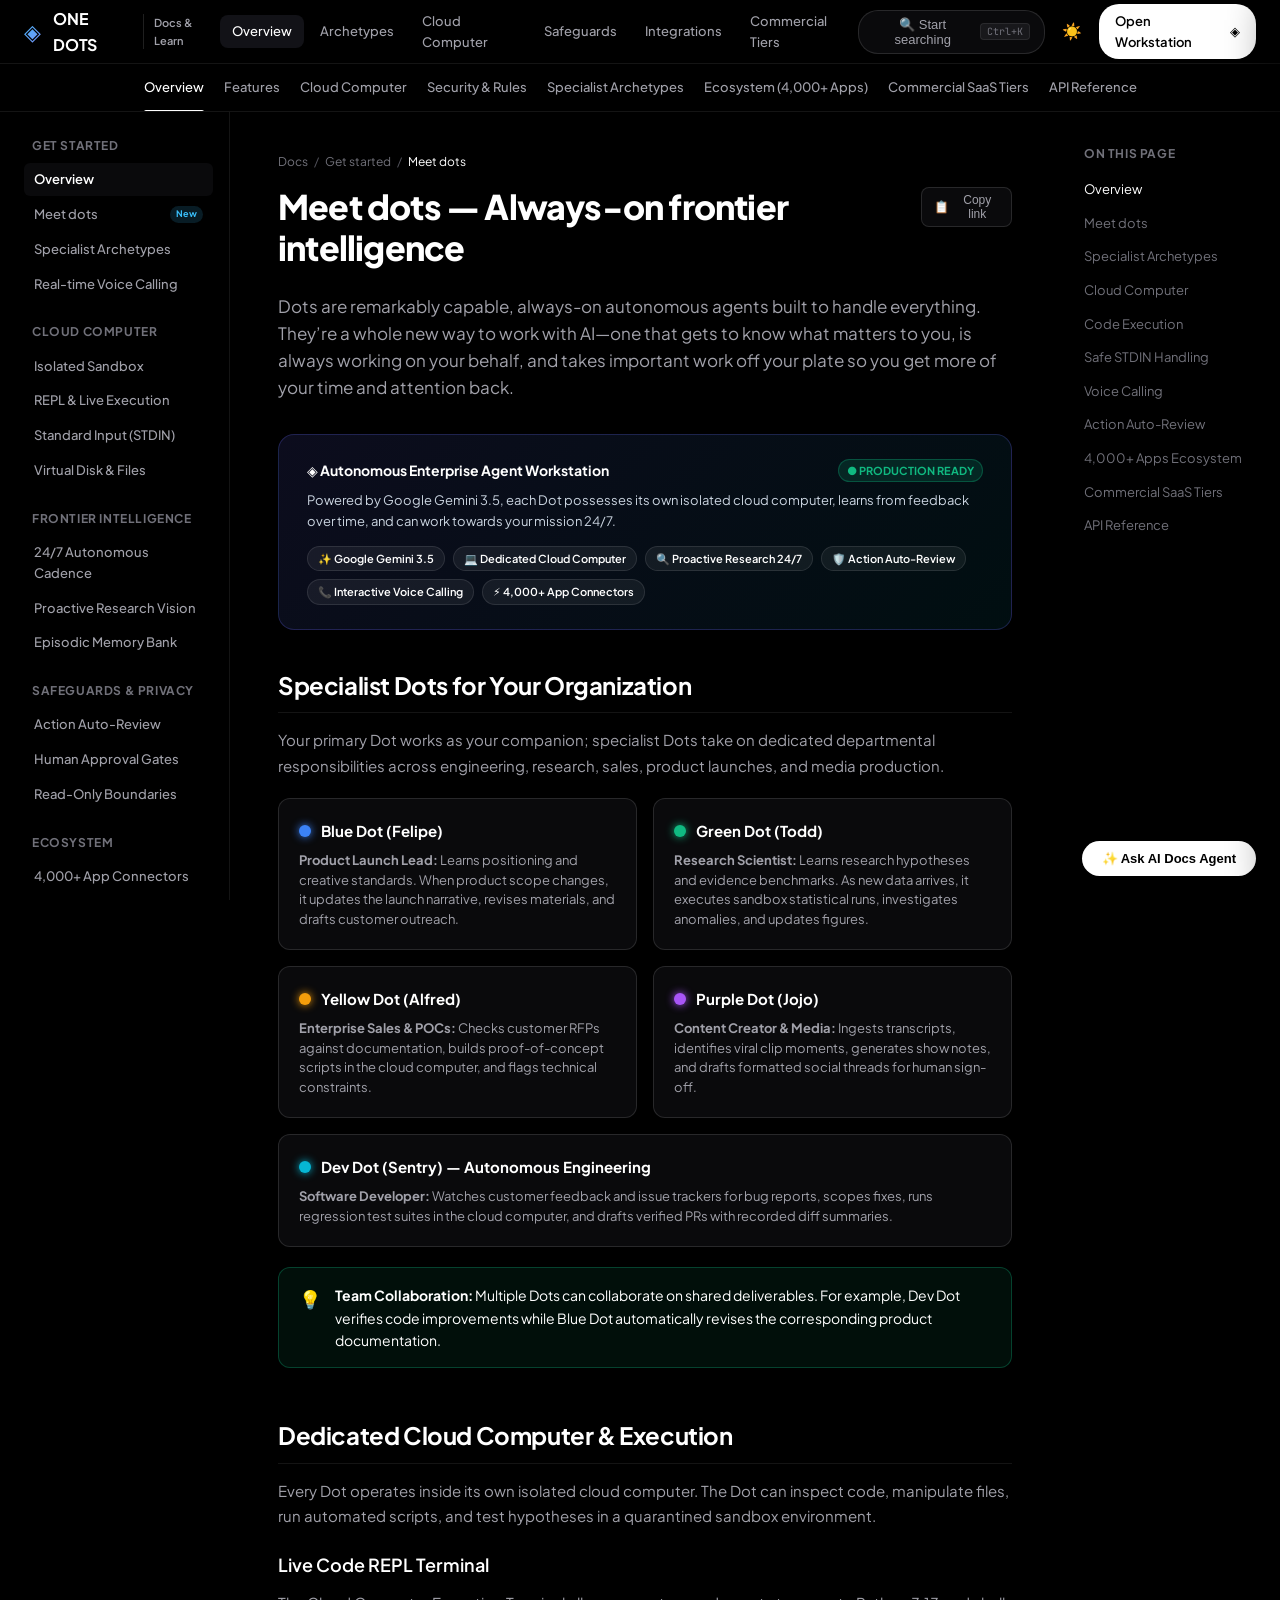
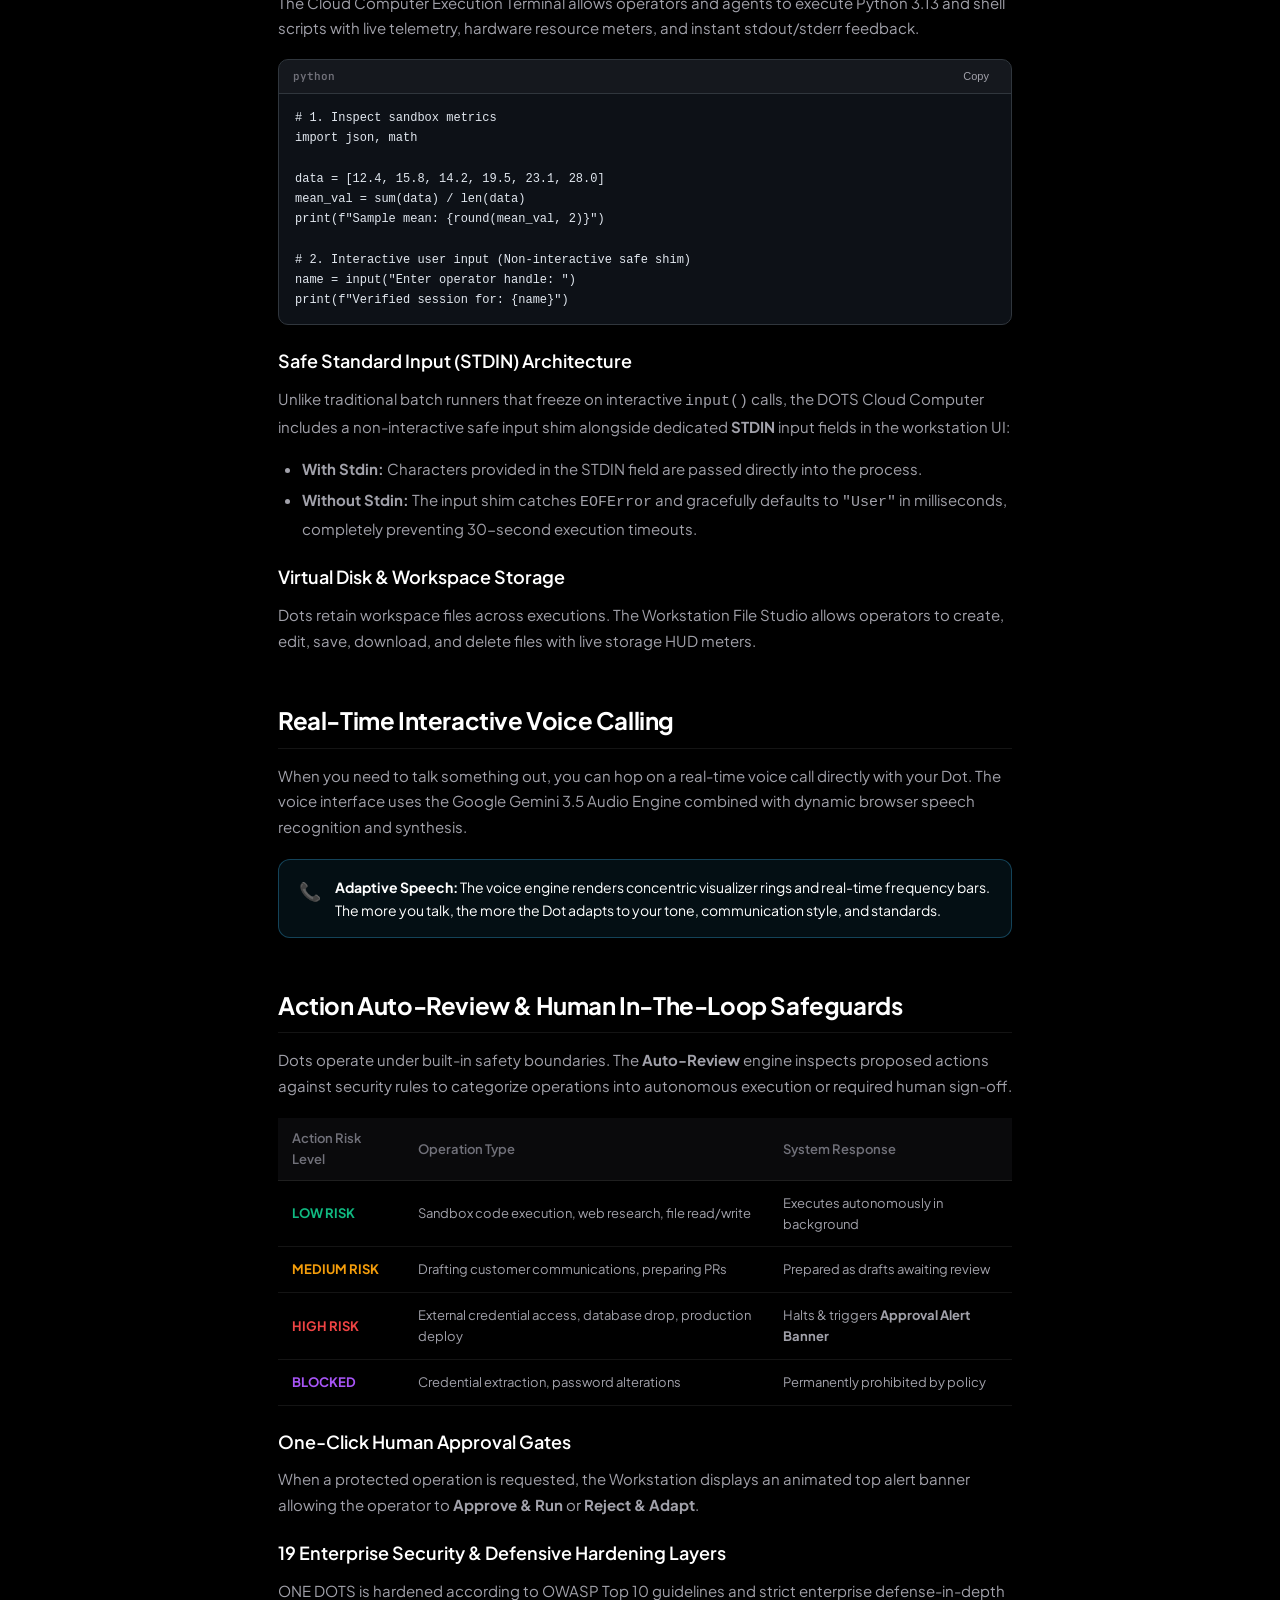
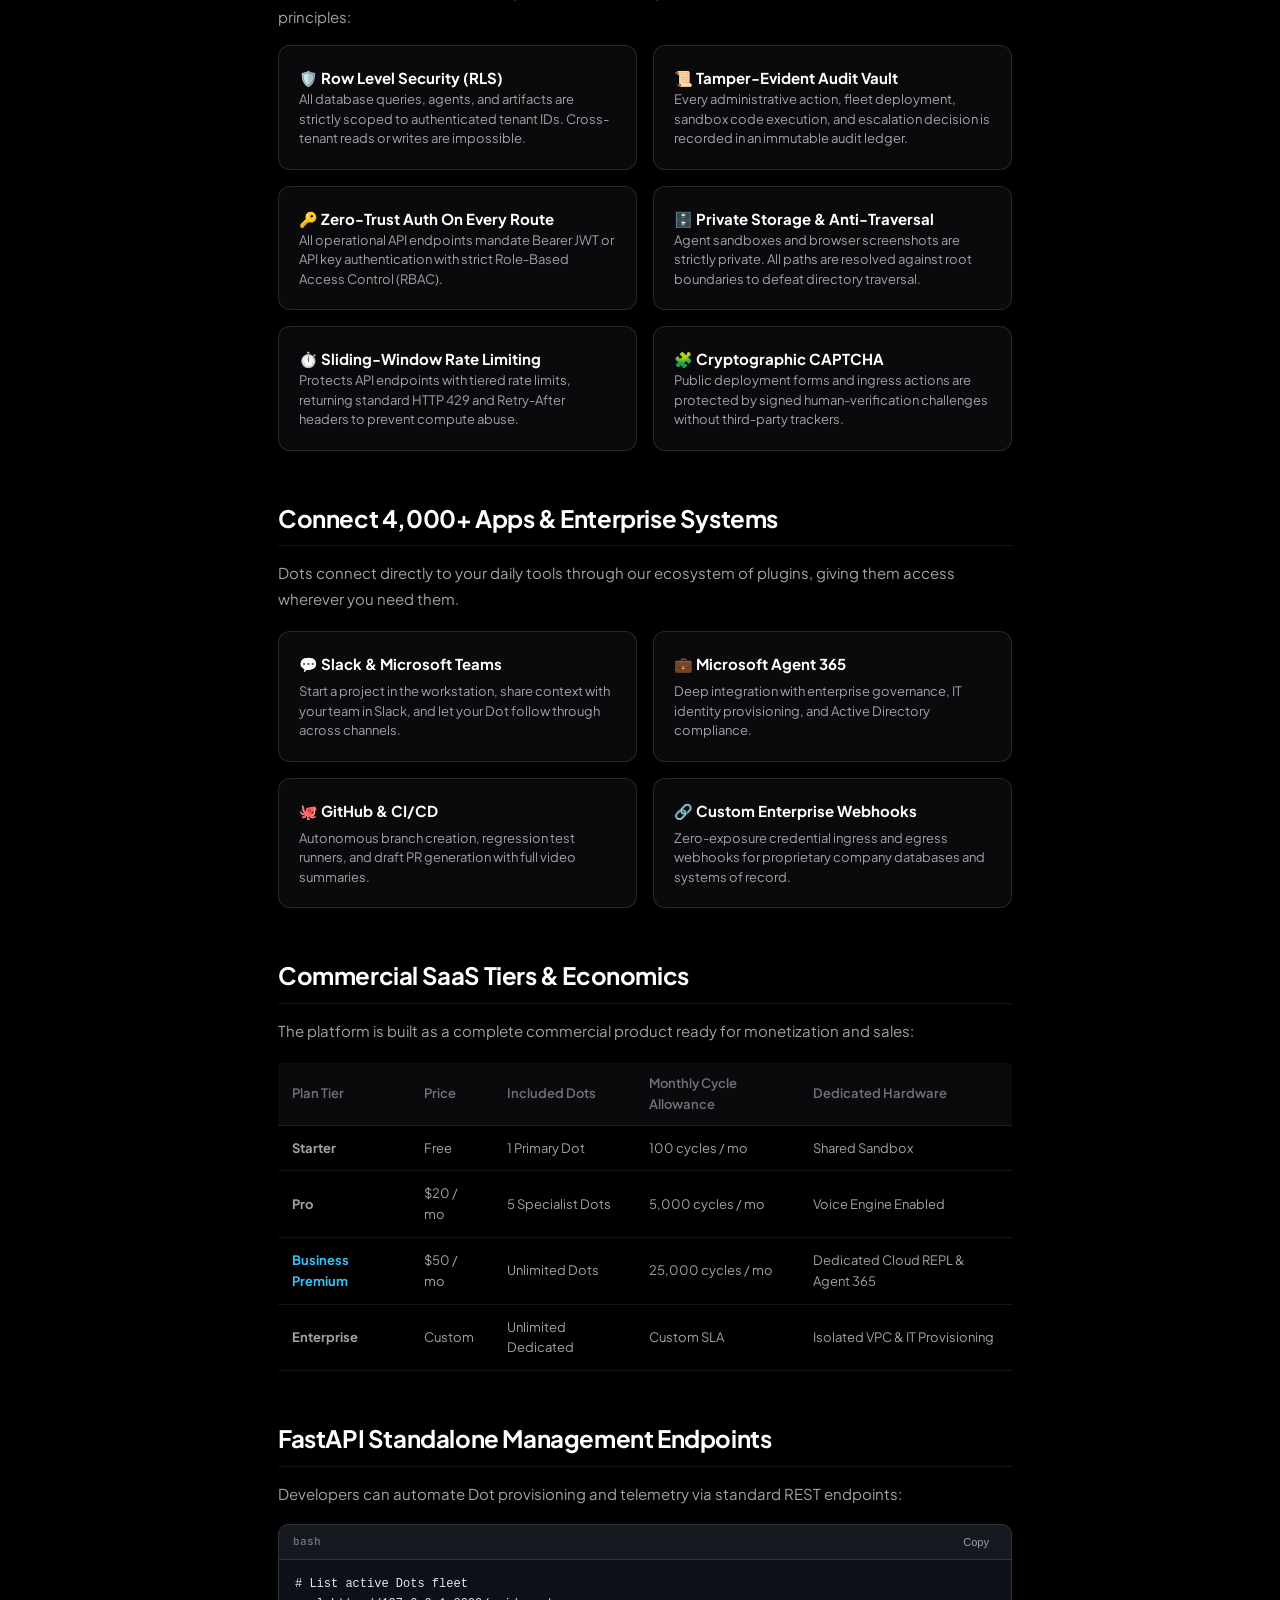
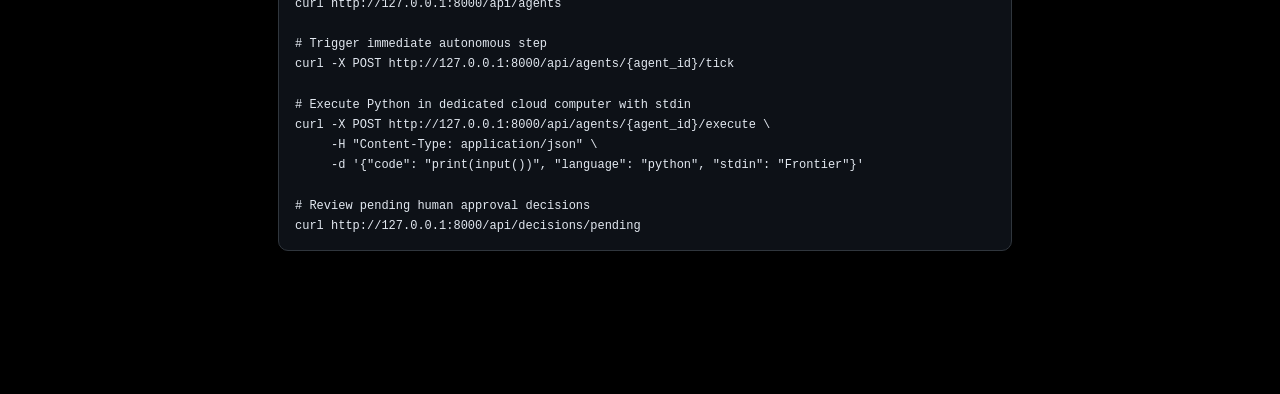
==== commit d121ef45: "feat(security): implement comprehensive 19-layer enterprise security & hardening architecture" ====
--- a/web/docs.html
+++ b/web/docs.html
@@ -336,6 +336,37 @@
                 <p>
                     When a protected operation is requested, the Workstation displays an animated top alert banner allowing the operator to <b>Approve &amp; Run</b> or <b>Reject &amp; Adapt</b>.
                 </p>
+
+                <h3 id="enterprise-security">19 Enterprise Security &amp; Defensive Hardening Layers</h3>
+                <p>
+                    ONE DOTS is hardened according to OWASP Top 10 guidelines and strict enterprise defense-in-depth principles:
+                </p>
+                <div class="docs-cards-grid" style="grid-template-columns: repeat(2, 1fr); margin-top: 14px;">
+                    <div class="docs-card">
+                        <div class="card-title">🛡️ Row Level Security (RLS)</div>
+                        <div class="card-subtext">All database queries, agents, and artifacts are strictly scoped to authenticated tenant IDs. Cross-tenant reads or writes are impossible.</div>
+                    </div>
+                    <div class="docs-card">
+                        <div class="card-title">📜 Tamper-Evident Audit Vault</div>
+                        <div class="card-subtext">Every administrative action, fleet deployment, sandbox code execution, and escalation decision is recorded in an immutable audit ledger.</div>
+                    </div>
+                    <div class="docs-card">
+                        <div class="card-title">🔑 Zero-Trust Auth On Every Route</div>
+                        <div class="card-subtext">All operational API endpoints mandate Bearer JWT or API key authentication with strict Role-Based Access Control (RBAC).</div>
+                    </div>
+                    <div class="docs-card">
+                        <div class="card-title">🗄️ Private Storage &amp; Anti-Traversal</div>
+                        <div class="card-subtext">Agent sandboxes and browser screenshots are strictly private. All paths are resolved against root boundaries to defeat directory traversal.</div>
+                    </div>
+                    <div class="docs-card">
+                        <div class="card-title">⏱️ Sliding-Window Rate Limiting</div>
+                        <div class="card-subtext">Protects API endpoints with tiered rate limits, returning standard HTTP 429 and Retry-After headers to prevent compute abuse.</div>
+                    </div>
+                    <div class="docs-card">
+                        <div class="card-title">🧩 Cryptographic CAPTCHA</div>
+                        <div class="card-subtext">Public deployment forms and ingress actions are protected by signed human-verification challenges without third-party trackers.</div>
+                    </div>
+                </div>
             </section>
 
             <!-- Section 5: Ecosystem & Integrations -->
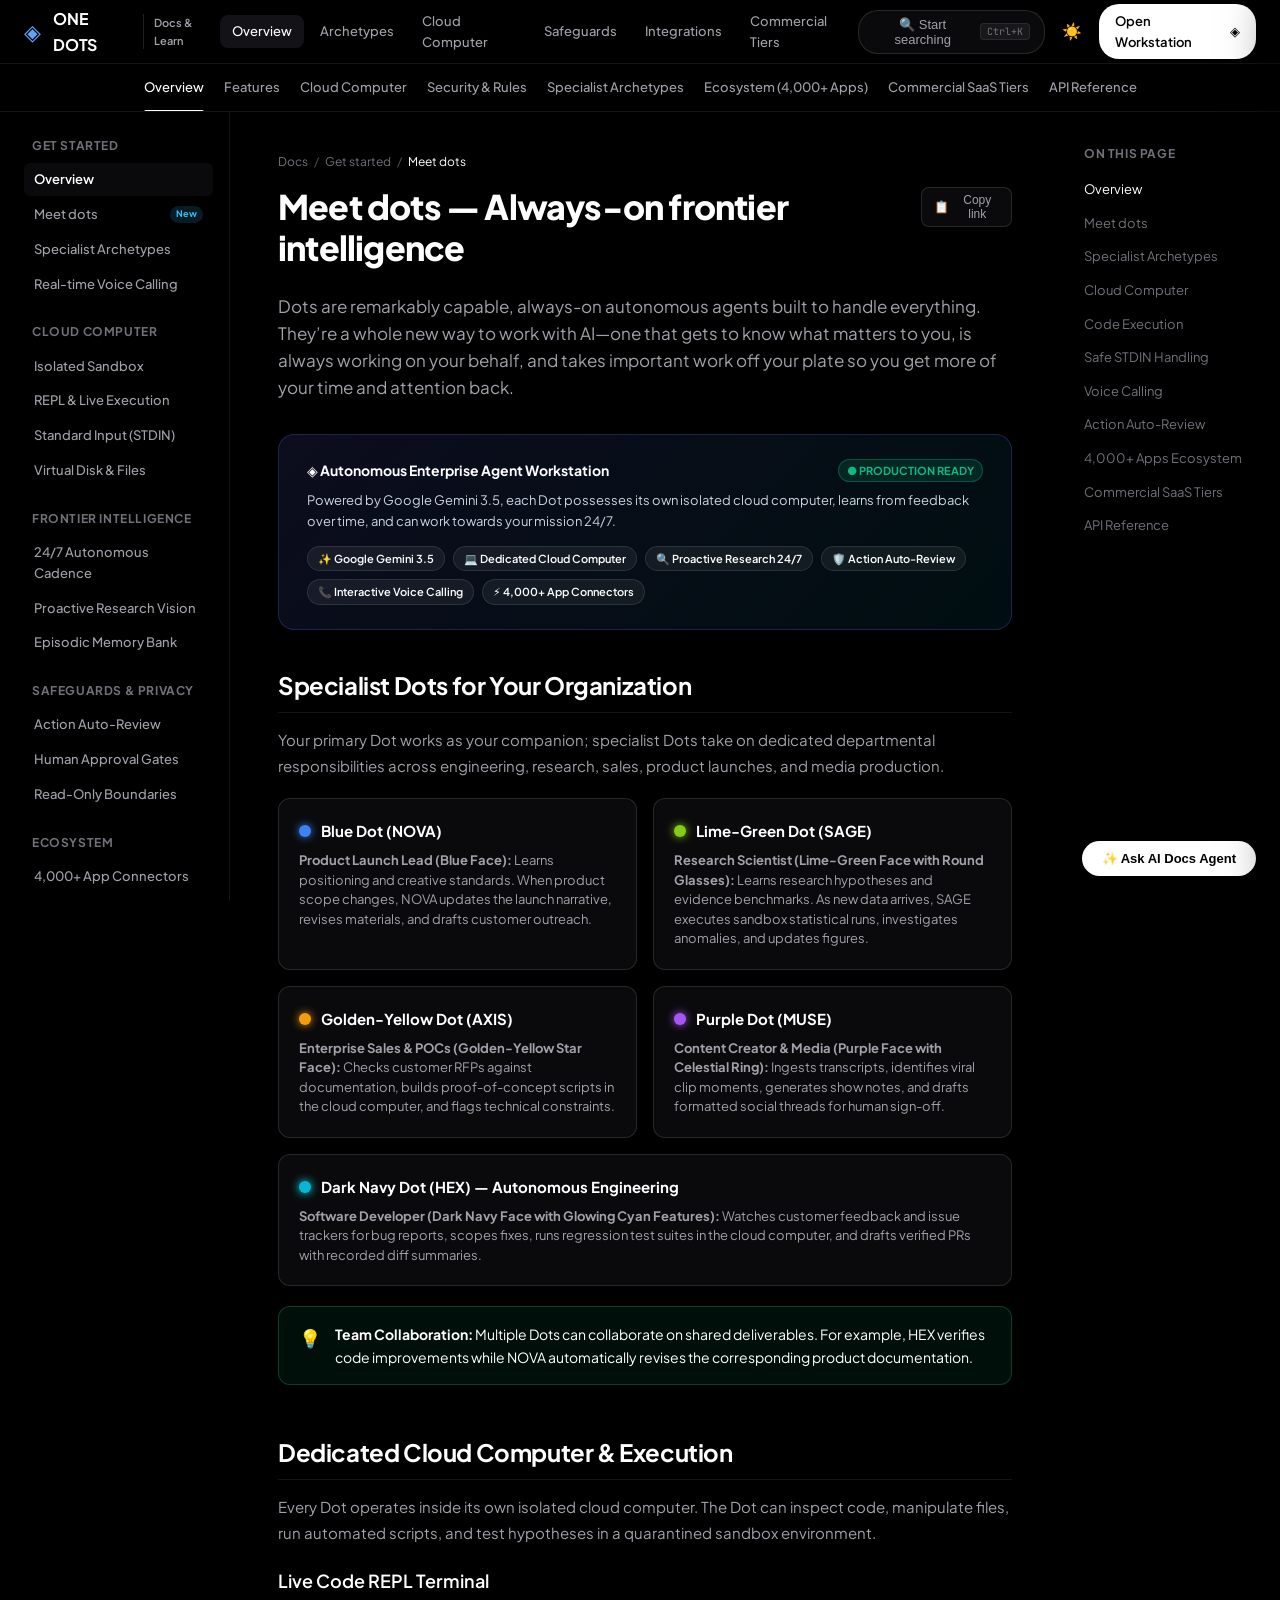
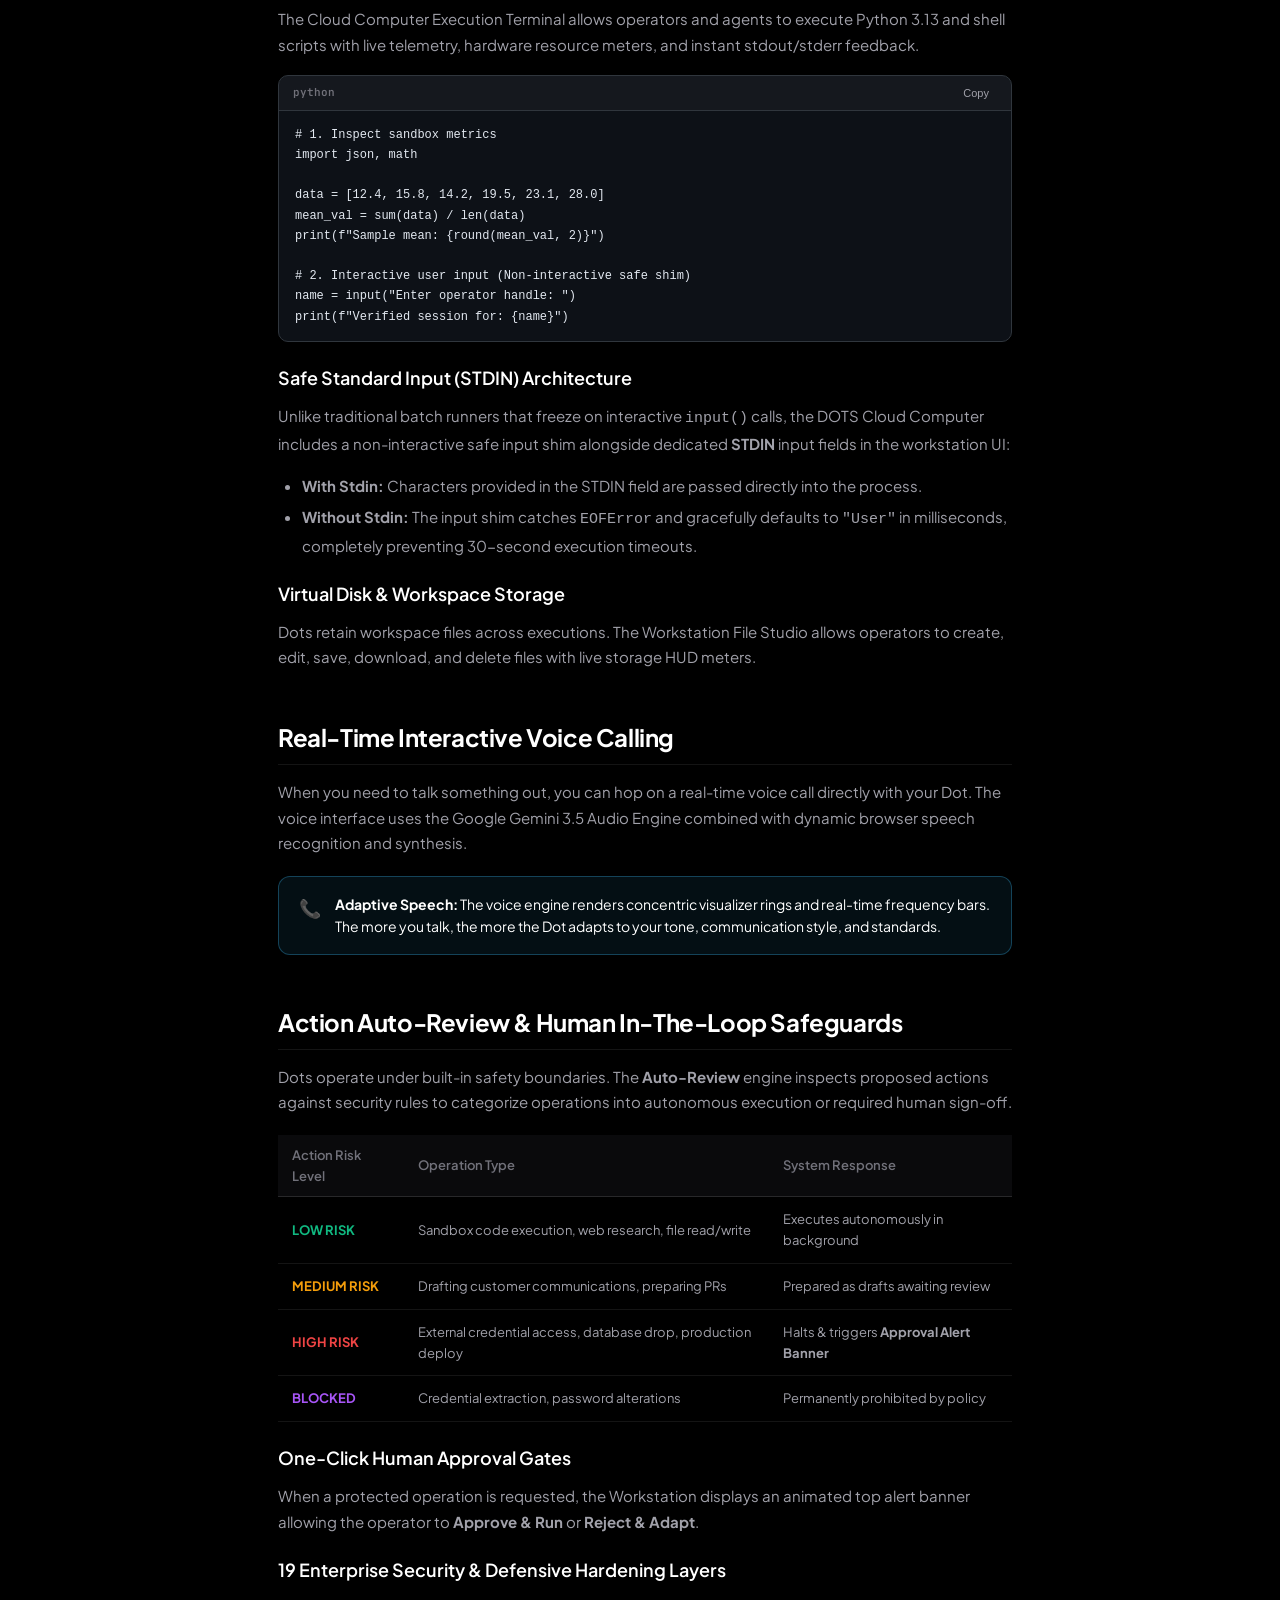
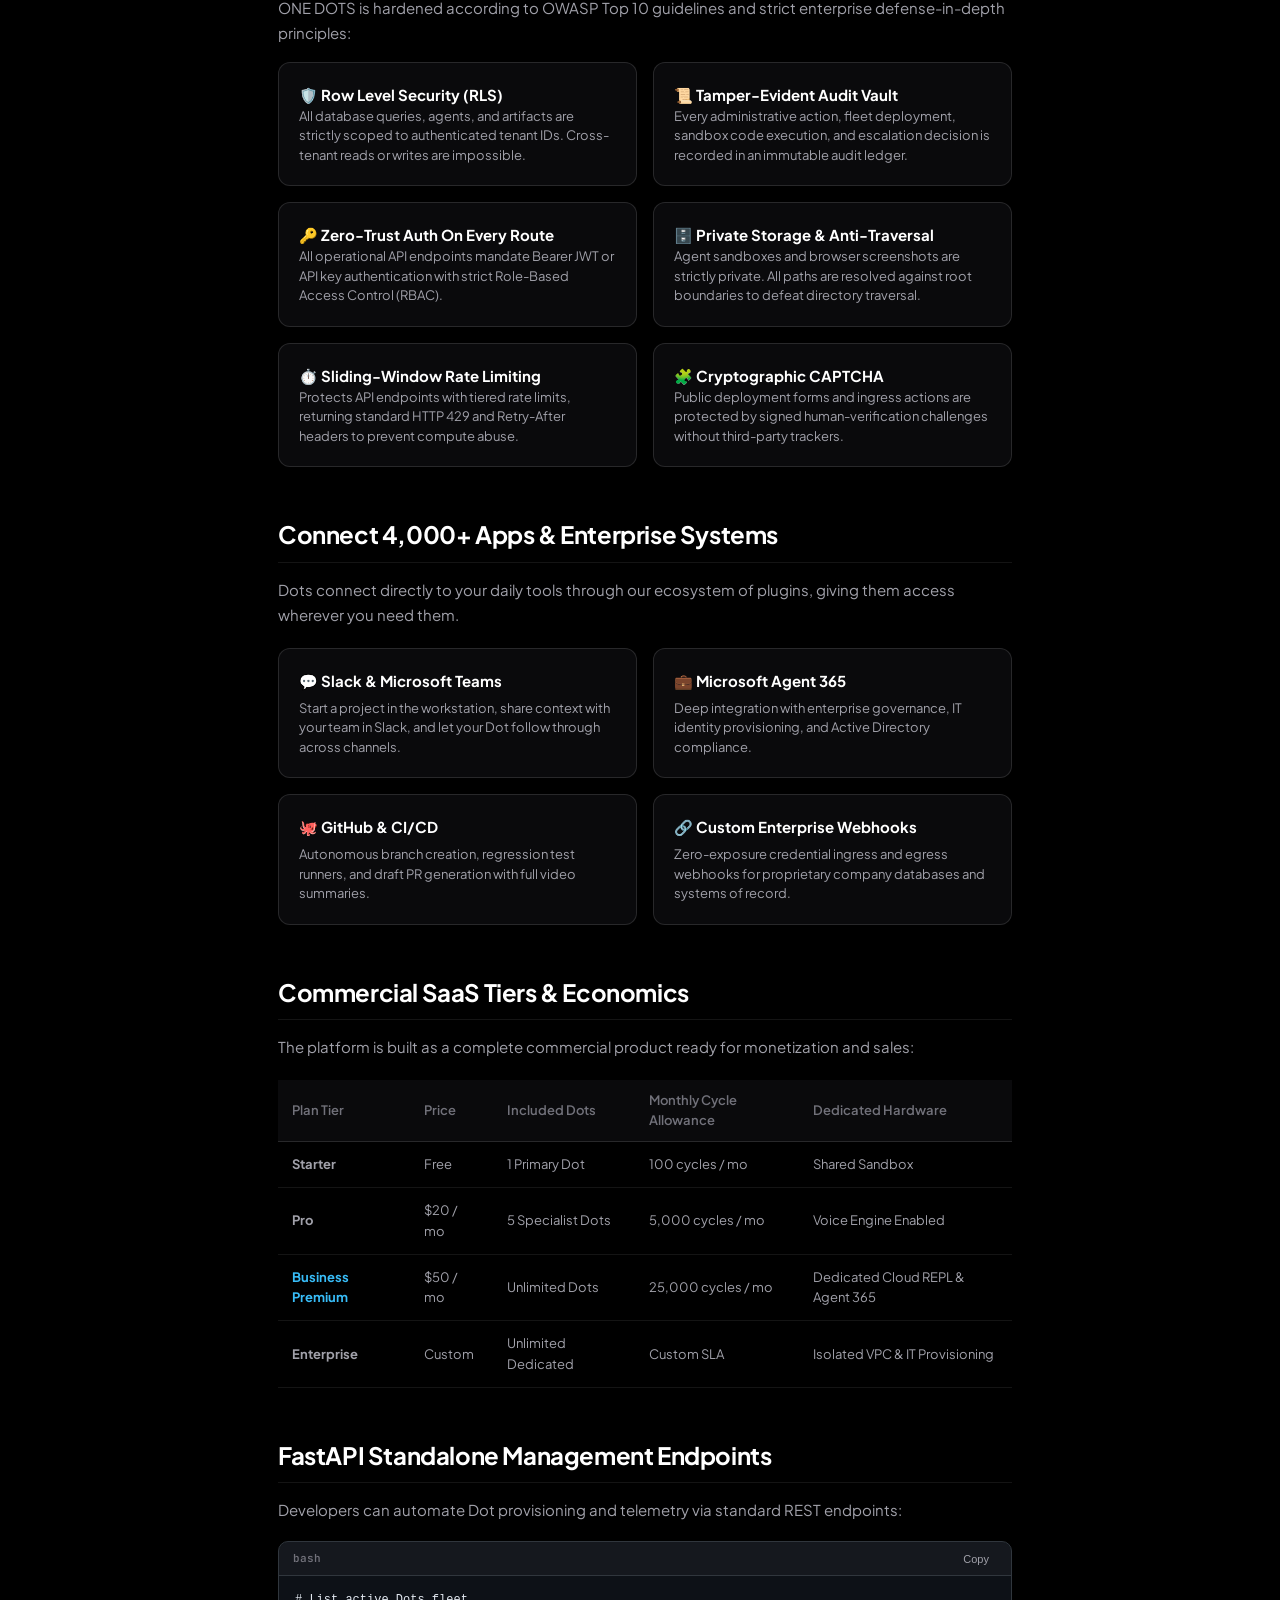
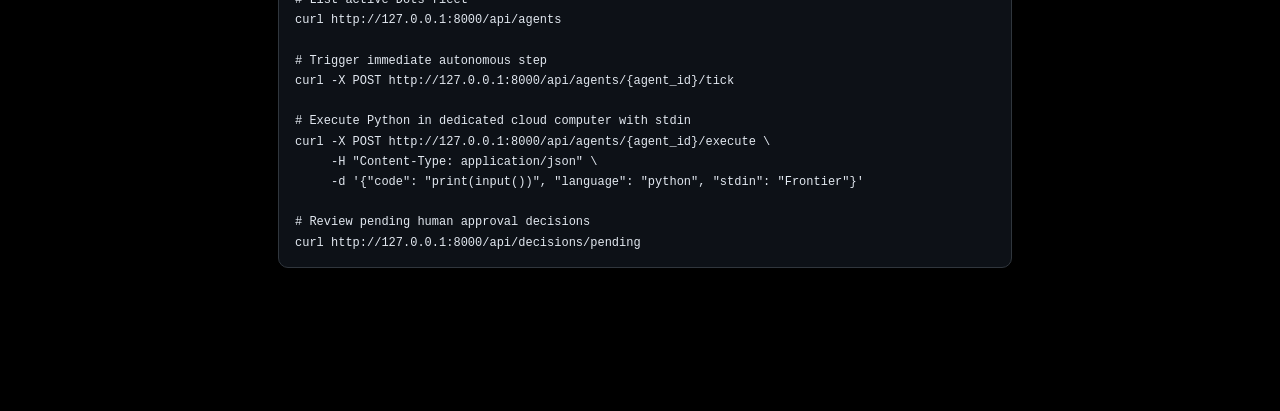
==== commit bdeca3c6: "feat: rebrand 5 specialist dots to NOVA, SAGE, AXIS, MUSE, and HEX with dedicated 3D avatar assets" ====
--- a/web/docs.html
+++ b/web/docs.html
@@ -179,50 +179,50 @@
                     <div class="docs-card">
                         <div class="card-header-row">
                             <span class="archetype-dot-pill" style="background: #3b82f6; box-shadow: 0 0 8px #3b82f6;"></span>
-                            <div class="card-title">Blue Dot (Felipe)</div>
+                            <div class="card-title">Blue Dot (NOVA)</div>
                         </div>
                         <div class="card-subtext">
-                            <b>Product Launch Lead:</b> Learns positioning and creative standards. When product scope changes, it updates the launch narrative, revises materials, and drafts customer outreach.
+                            <b>Product Launch Lead (Blue Face):</b> Learns positioning and creative standards. When product scope changes, NOVA updates the launch narrative, revises materials, and drafts customer outreach.
                         </div>
                     </div>
 
                     <div class="docs-card">
                         <div class="card-header-row">
-                            <span class="archetype-dot-pill" style="background: #10b981; box-shadow: 0 0 8px #10b981;"></span>
-                            <div class="card-title">Green Dot (Todd)</div>
+                            <span class="archetype-dot-pill" style="background: #84cc16; box-shadow: 0 0 8px #84cc16;"></span>
+                            <div class="card-title">Lime-Green Dot (SAGE)</div>
                         </div>
                         <div class="card-subtext">
-                            <b>Research Scientist:</b> Learns research hypotheses and evidence benchmarks. As new data arrives, it executes sandbox statistical runs, investigates anomalies, and updates figures.
+                            <b>Research Scientist (Lime-Green Face with Round Glasses):</b> Learns research hypotheses and evidence benchmarks. As new data arrives, SAGE executes sandbox statistical runs, investigates anomalies, and updates figures.
                         </div>
                     </div>
 
                     <div class="docs-card">
                         <div class="card-header-row">
                             <span class="archetype-dot-pill" style="background: #f59e0b; box-shadow: 0 0 8px #f59e0b;"></span>
-                            <div class="card-title">Yellow Dot (Alfred)</div>
+                            <div class="card-title">Golden-Yellow Dot (AXIS)</div>
                         </div>
                         <div class="card-subtext">
-                            <b>Enterprise Sales &amp; POCs:</b> Checks customer RFPs against documentation, builds proof-of-concept scripts in the cloud computer, and flags technical constraints.
+                            <b>Enterprise Sales &amp; POCs (Golden-Yellow Star Face):</b> Checks customer RFPs against documentation, builds proof-of-concept scripts in the cloud computer, and flags technical constraints.
                         </div>
                     </div>
 
                     <div class="docs-card">
                         <div class="card-header-row">
                             <span class="archetype-dot-pill" style="background: #a855f7; box-shadow: 0 0 8px #a855f7;"></span>
-                            <div class="card-title">Purple Dot (Jojo)</div>
+                            <div class="card-title">Purple Dot (MUSE)</div>
                         </div>
                         <div class="card-subtext">
-                            <b>Content Creator &amp; Media:</b> Ingests transcripts, identifies viral clip moments, generates show notes, and drafts formatted social threads for human sign-off.
+                            <b>Content Creator &amp; Media (Purple Face with Celestial Ring):</b> Ingests transcripts, identifies viral clip moments, generates show notes, and drafts formatted social threads for human sign-off.
                         </div>
                     </div>
 
                     <div class="docs-card" style="grid-column: 1 / -1;">
                         <div class="card-header-row">
-                            <span class="archetype-dot-pill" style="background: #06b6d4; box-shadow: 0 0 8px #06b6d4;"></span>
-                            <div class="card-title">Dev Dot (Sentry) — Autonomous Engineering</div>
+                            <span class="archetype-dot-pill" style="background: #06b6d4; box-shadow: 0 0 10px #00f5ff;"></span>
+                            <div class="card-title">Dark Navy Dot (HEX) — Autonomous Engineering</div>
                         </div>
                         <div class="card-subtext">
-                            <b>Software Developer:</b> Watches customer feedback and issue trackers for bug reports, scopes fixes, runs regression test suites in the cloud computer, and drafts verified PRs with recorded diff summaries.
+                            <b>Software Developer (Dark Navy Face with Glowing Cyan Features):</b> Watches customer feedback and issue trackers for bug reports, scopes fixes, runs regression test suites in the cloud computer, and drafts verified PRs with recorded diff summaries.
                         </div>
                     </div>
                 </div>
@@ -230,7 +230,7 @@
                 <div class="callout callout-tip">
                     <div class="callout-icon">💡</div>
                     <div>
-                        <b>Team Collaboration:</b> Multiple Dots can collaborate on shared deliverables. For example, Dev Dot verifies code improvements while Blue Dot automatically revises the corresponding product documentation.
+                        <b>Team Collaboration:</b> Multiple Dots can collaborate on shared deliverables. For example, HEX verifies code improvements while NOVA automatically revises the corresponding product documentation.
                     </div>
                 </div>
             </section>
@@ -563,7 +563,7 @@
                 </a>
                 <a href="#archetypes" class="search-result-item" onclick="closeSearchModal()">
                     <span class="result-item-title">Specialist Archetypes</span>
-                    <span class="result-item-sub">Blue Dot (Felipe), Green Dot (Todd), Alfred, Jojo, Dev Dot</span>
+                    <span class="result-item-sub">Blue Dot (NOVA), Lime-Green Dot (SAGE), AXIS, MUSE, HEX</span>
                 </a>
                 <a href="#cloud-computer" class="search-result-item" onclick="closeSearchModal()">
                     <span class="result-item-title">Cloud Computer &amp; Safe STDIN</span>
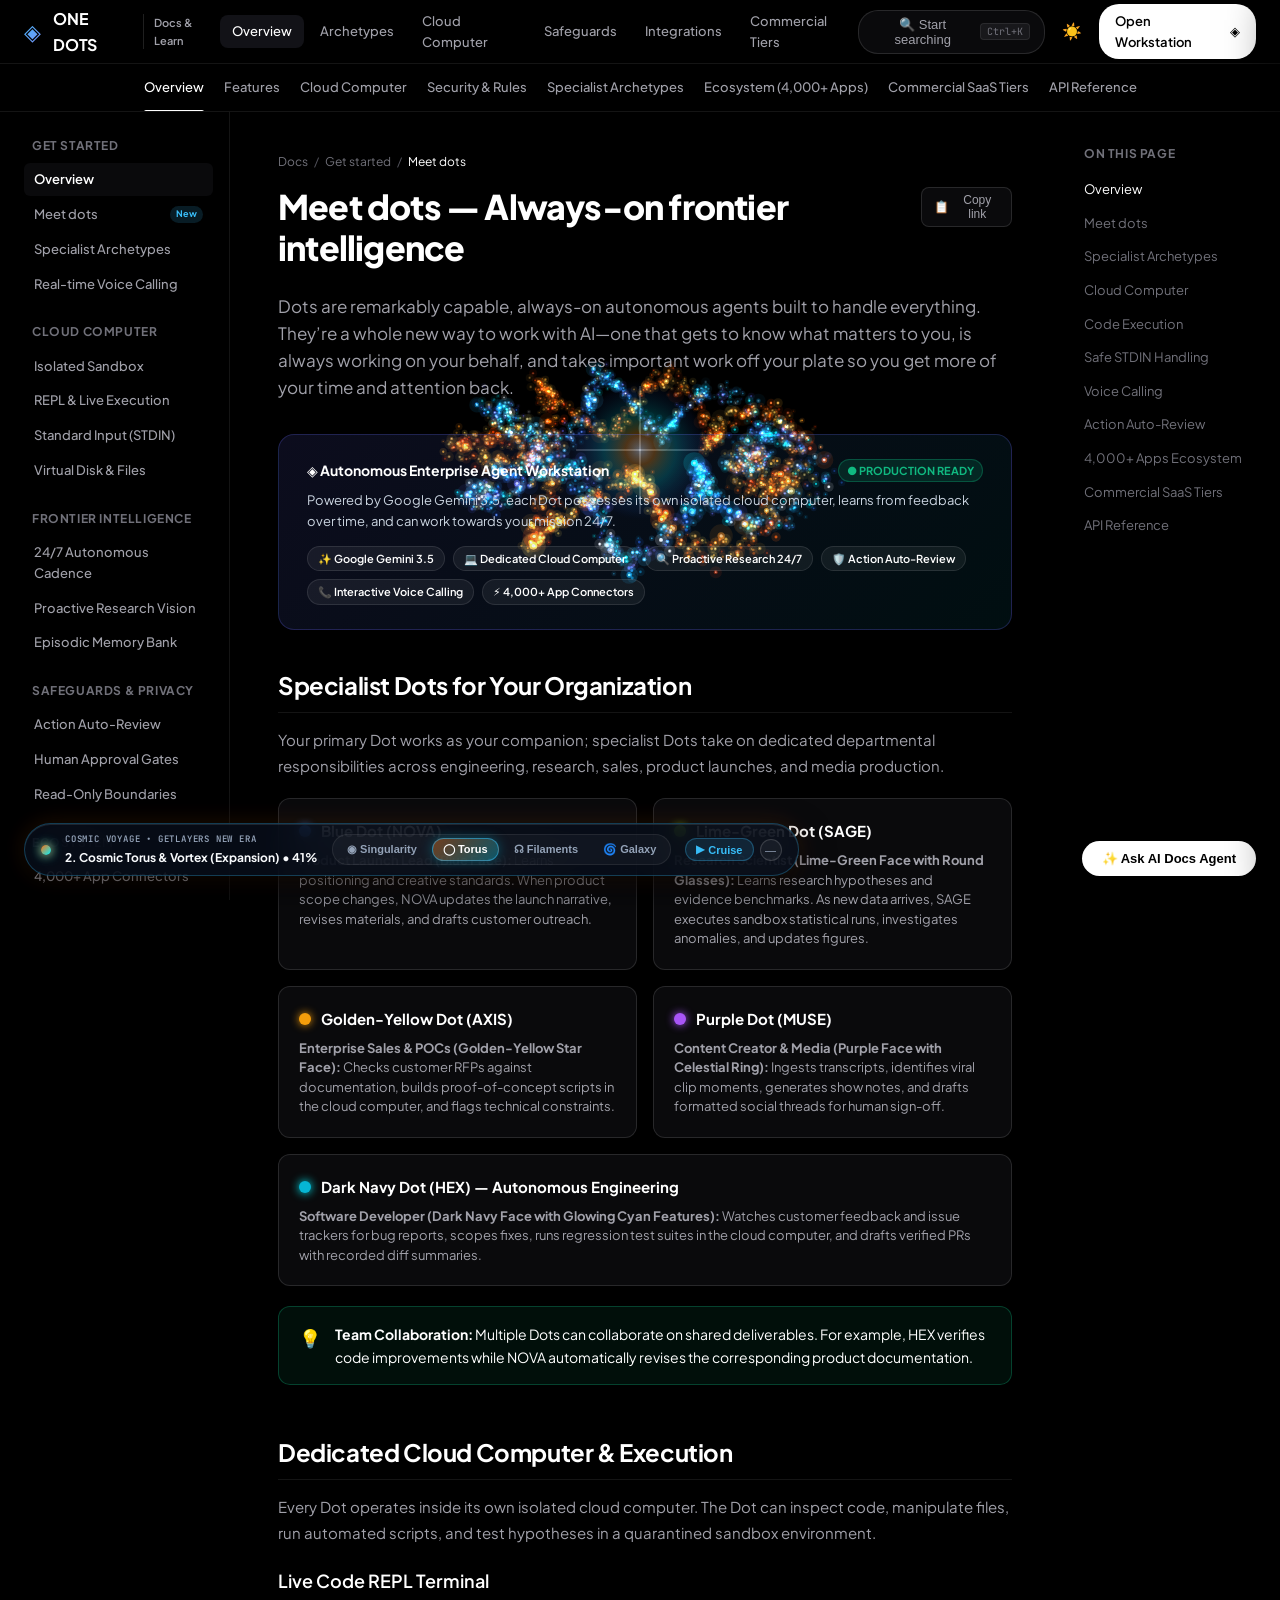
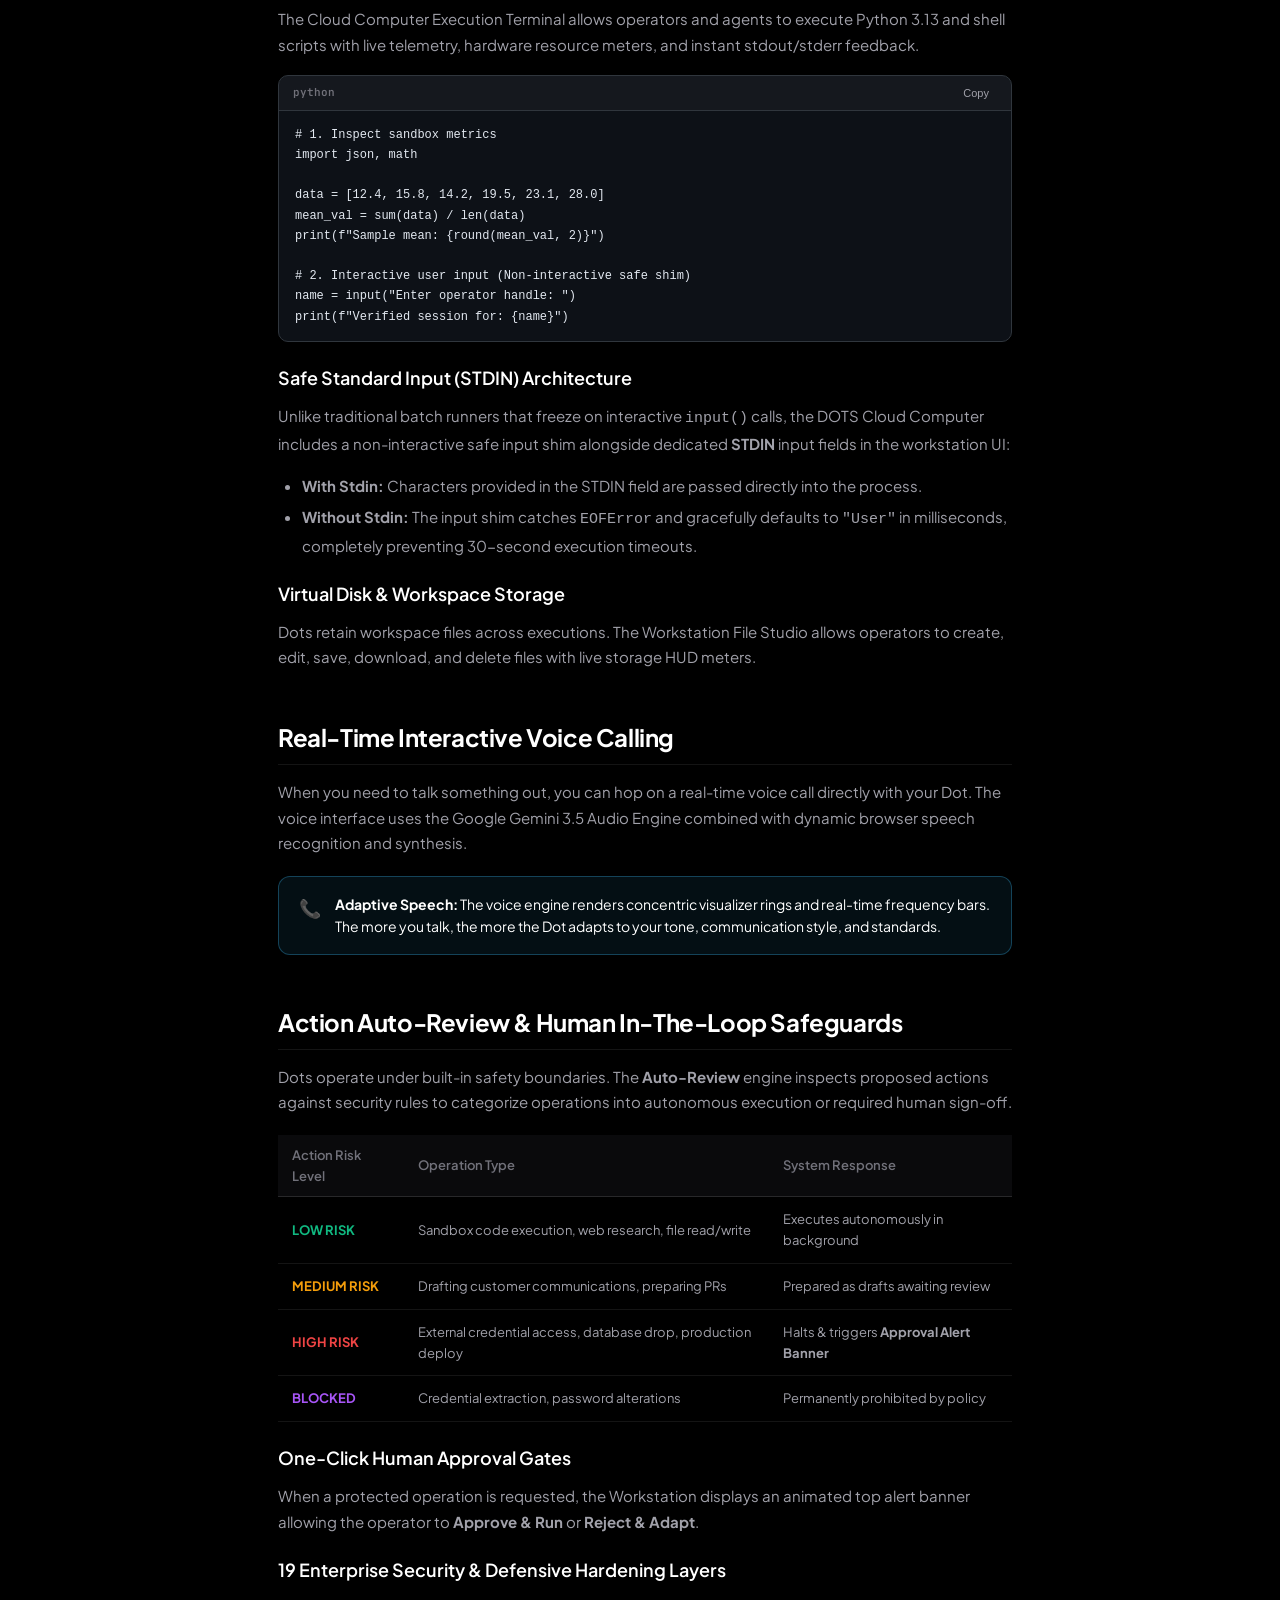
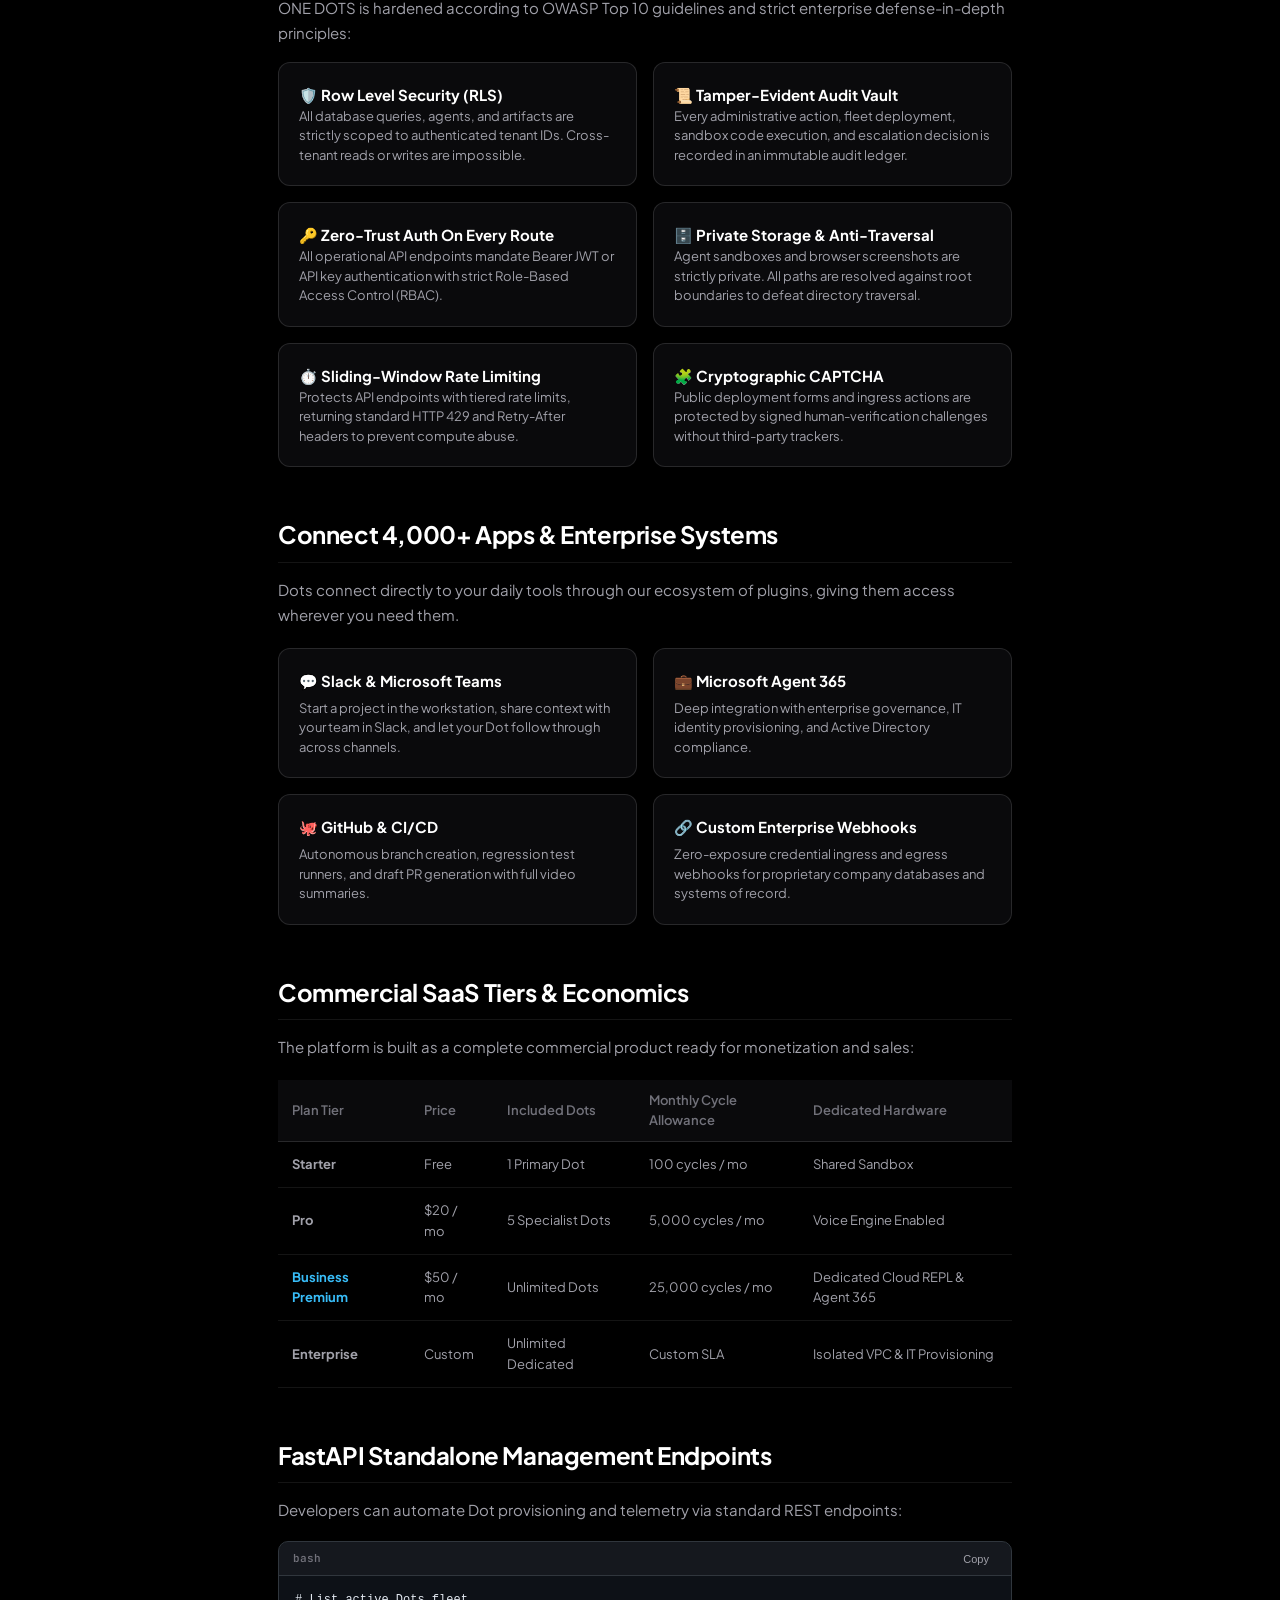
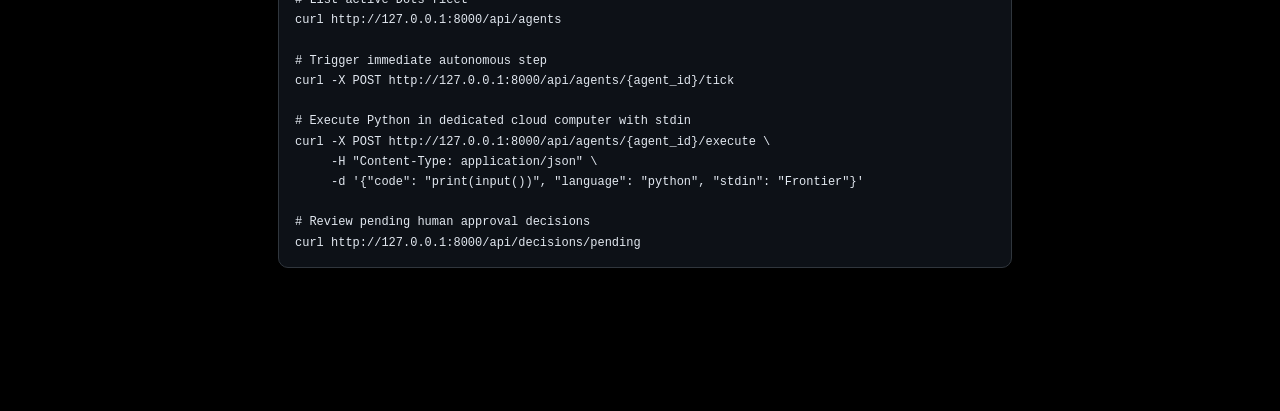
==== commit ffe0b909: "feat: add GetLayers New Era cosmic voyage animation with orange-and-blue particle swarm morphing fro" ====
--- a/web/docs.html
+++ b/web/docs.html
@@ -590,6 +590,7 @@
     </div>
 
     <!-- Scripts -->
+    <script src="cosmic-voyage.js"></script>
     <script src="docs.js"></script>
 </body>
 </html>
--- a/web/docs.css
+++ b/web/docs.css
@@ -972,3 +972,179 @@
         grid-template-columns: 1fr;
     }
 }
+
+/* =========================================================================
+   COSMIC VOYAGE: Luminous Orange-and-Blue Particle Galaxy (GetLayers New Era)
+   ========================================================================= */
+.cosmic-voyage-canvas {
+    position: fixed;
+    inset: 0;
+    width: 100vw;
+    height: 100vh;
+    z-index: -1;
+    pointer-events: none;
+}
+
+.cosmic-voyage-hud {
+    position: fixed;
+    bottom: 24px;
+    left: 24px;
+    z-index: 95;
+    font-family: 'Plus Jakarta Sans', sans-serif;
+    transition: all 0.35s cubic-bezier(0.16, 1, 0.3, 1);
+    pointer-events: auto;
+}
+
+.hud-pill-inner {
+    display: flex;
+    align-items: center;
+    gap: 14px;
+    background: rgba(8, 14, 26, 0.82);
+    backdrop-filter: blur(20px);
+    -webkit-backdrop-filter: blur(20px);
+    border: 1px solid rgba(56, 189, 248, 0.28);
+    border-radius: 9999px;
+    padding: 8px 16px;
+    box-shadow: 0 12px 35px rgba(0, 0, 0, 0.65), 0 0 25px rgba(249, 115, 22, 0.15), inset 0 1px 0 rgba(255, 255, 255, 0.1);
+}
+
+.hud-indicator-dot {
+    width: 10px;
+    height: 10px;
+    border-radius: 50%;
+    background: linear-gradient(135deg, #f97316, #00f5ff);
+    box-shadow: 0 0 12px #00f5ff, 0 0 8px #f97316;
+    animation: hudPulse 2.4s ease-in-out infinite;
+    flex-shrink: 0;
+}
+
+@keyframes hudPulse {
+    0%, 100% { transform: scale(1); filter: brightness(1); }
+    50% { transform: scale(1.35); filter: brightness(1.5); }
+}
+
+.hud-label-group {
+    display: flex;
+    flex-direction: column;
+    gap: 1px;
+}
+
+.hud-eyebrow {
+    font-family: 'JetBrains Mono', monospace;
+    font-size: 9px;
+    font-weight: 600;
+    color: #94a3b8;
+    letter-spacing: 0.8px;
+    text-transform: uppercase;
+}
+
+.hud-epoch-title {
+    font-size: 12px;
+    font-weight: 700;
+    color: #f8fafc;
+    white-space: nowrap;
+}
+
+.hud-stages-bar {
+    display: flex;
+    align-items: center;
+    gap: 5px;
+    background: rgba(255, 255, 255, 0.04);
+    padding: 3px 4px;
+    border-radius: 9999px;
+    border: 1px solid rgba(255, 255, 255, 0.08);
+}
+
+.hud-stage-btn {
+    background: transparent;
+    border: none;
+    color: #94a3b8;
+    font-size: 11px;
+    font-weight: 600;
+    padding: 4px 10px;
+    border-radius: 9999px;
+    cursor: pointer;
+    transition: all 0.2s ease;
+    white-space: nowrap;
+}
+
+.hud-stage-btn:hover {
+    color: #fff;
+    background: rgba(255, 255, 255, 0.08);
+}
+
+.hud-stage-btn.active {
+    color: #fff;
+    background: linear-gradient(135deg, rgba(249, 115, 22, 0.4), rgba(6, 182, 212, 0.4));
+    border: 1px solid rgba(56, 189, 248, 0.5);
+    box-shadow: 0 0 12px rgba(6, 182, 212, 0.35);
+}
+
+.hud-actions-group {
+    display: flex;
+    align-items: center;
+    gap: 6px;
+}
+
+.hud-cruise-btn {
+    background: rgba(56, 189, 248, 0.12);
+    border: 1px solid rgba(56, 189, 248, 0.3);
+    color: #38bdf8;
+    font-size: 11px;
+    font-weight: 600;
+    padding: 4px 10px;
+    border-radius: 9999px;
+    cursor: pointer;
+    display: inline-flex;
+    align-items: center;
+    gap: 4px;
+    transition: all 0.2s ease;
+}
+
+.hud-cruise-btn:hover, .hud-cruise-btn.active {
+    background: #38bdf8;
+    color: #030712;
+    box-shadow: 0 0 14px rgba(56, 189, 248, 0.55);
+}
+
+.hud-minimize-btn {
+    width: 22px;
+    height: 22px;
+    border-radius: 50%;
+    border: 1px solid rgba(255, 255, 255, 0.15);
+    background: rgba(255, 255, 255, 0.05);
+    color: #94a3b8;
+    font-size: 11px;
+    display: inline-flex;
+    align-items: center;
+    justify-content: center;
+    cursor: pointer;
+    transition: all 0.2s ease;
+}
+
+.hud-minimize-btn:hover {
+    color: #fff;
+    background: rgba(255, 255, 255, 0.15);
+}
+
+.cosmic-voyage-hud.minimized .hud-label-group,
+.cosmic-voyage-hud.minimized .hud-stages-bar,
+.cosmic-voyage-hud.minimized .hud-cruise-btn {
+    display: none;
+}
+
+.cosmic-voyage-hud.minimized .hud-pill-inner {
+    padding: 8px 12px;
+    gap: 8px;
+}
+
+@media (max-width: 820px) {
+    .hud-stages-bar {
+        display: none;
+    }
+    .cosmic-voyage-hud {
+        bottom: 16px;
+        left: 16px;
+    }
+}
+
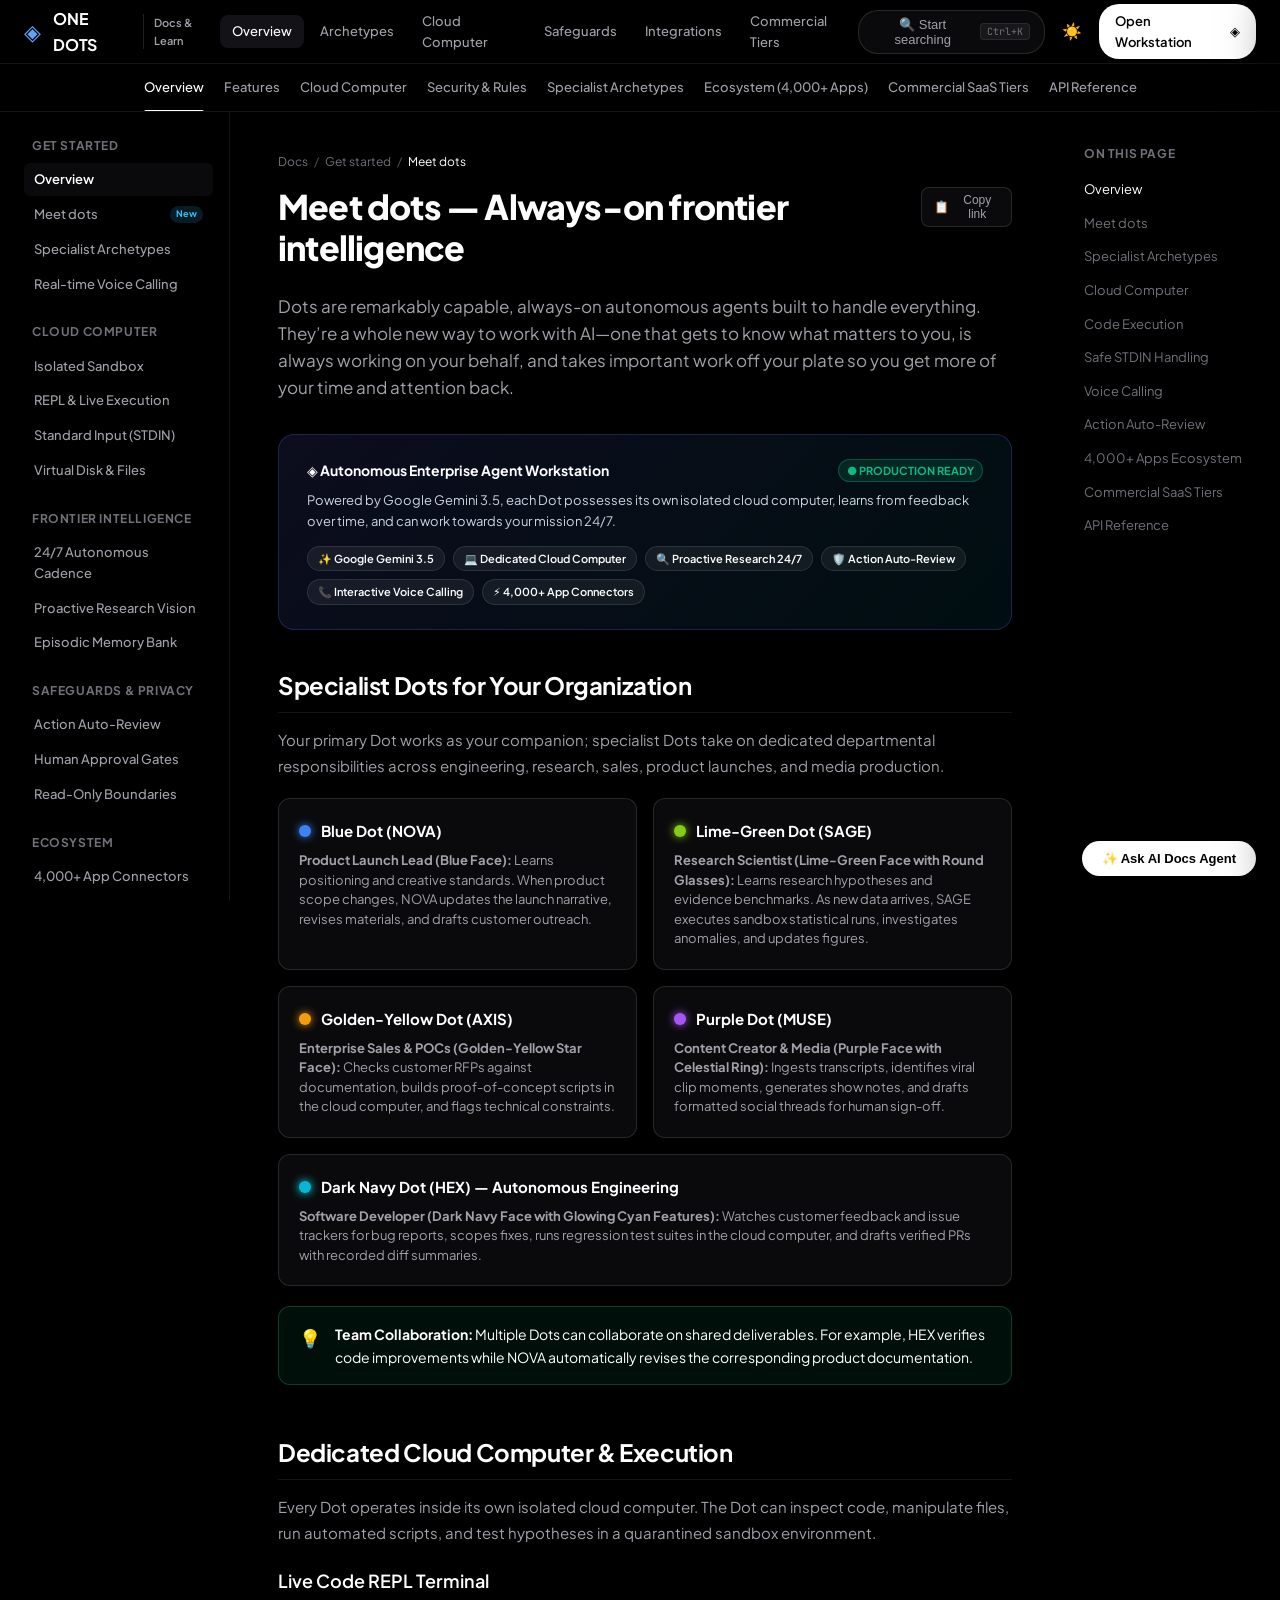
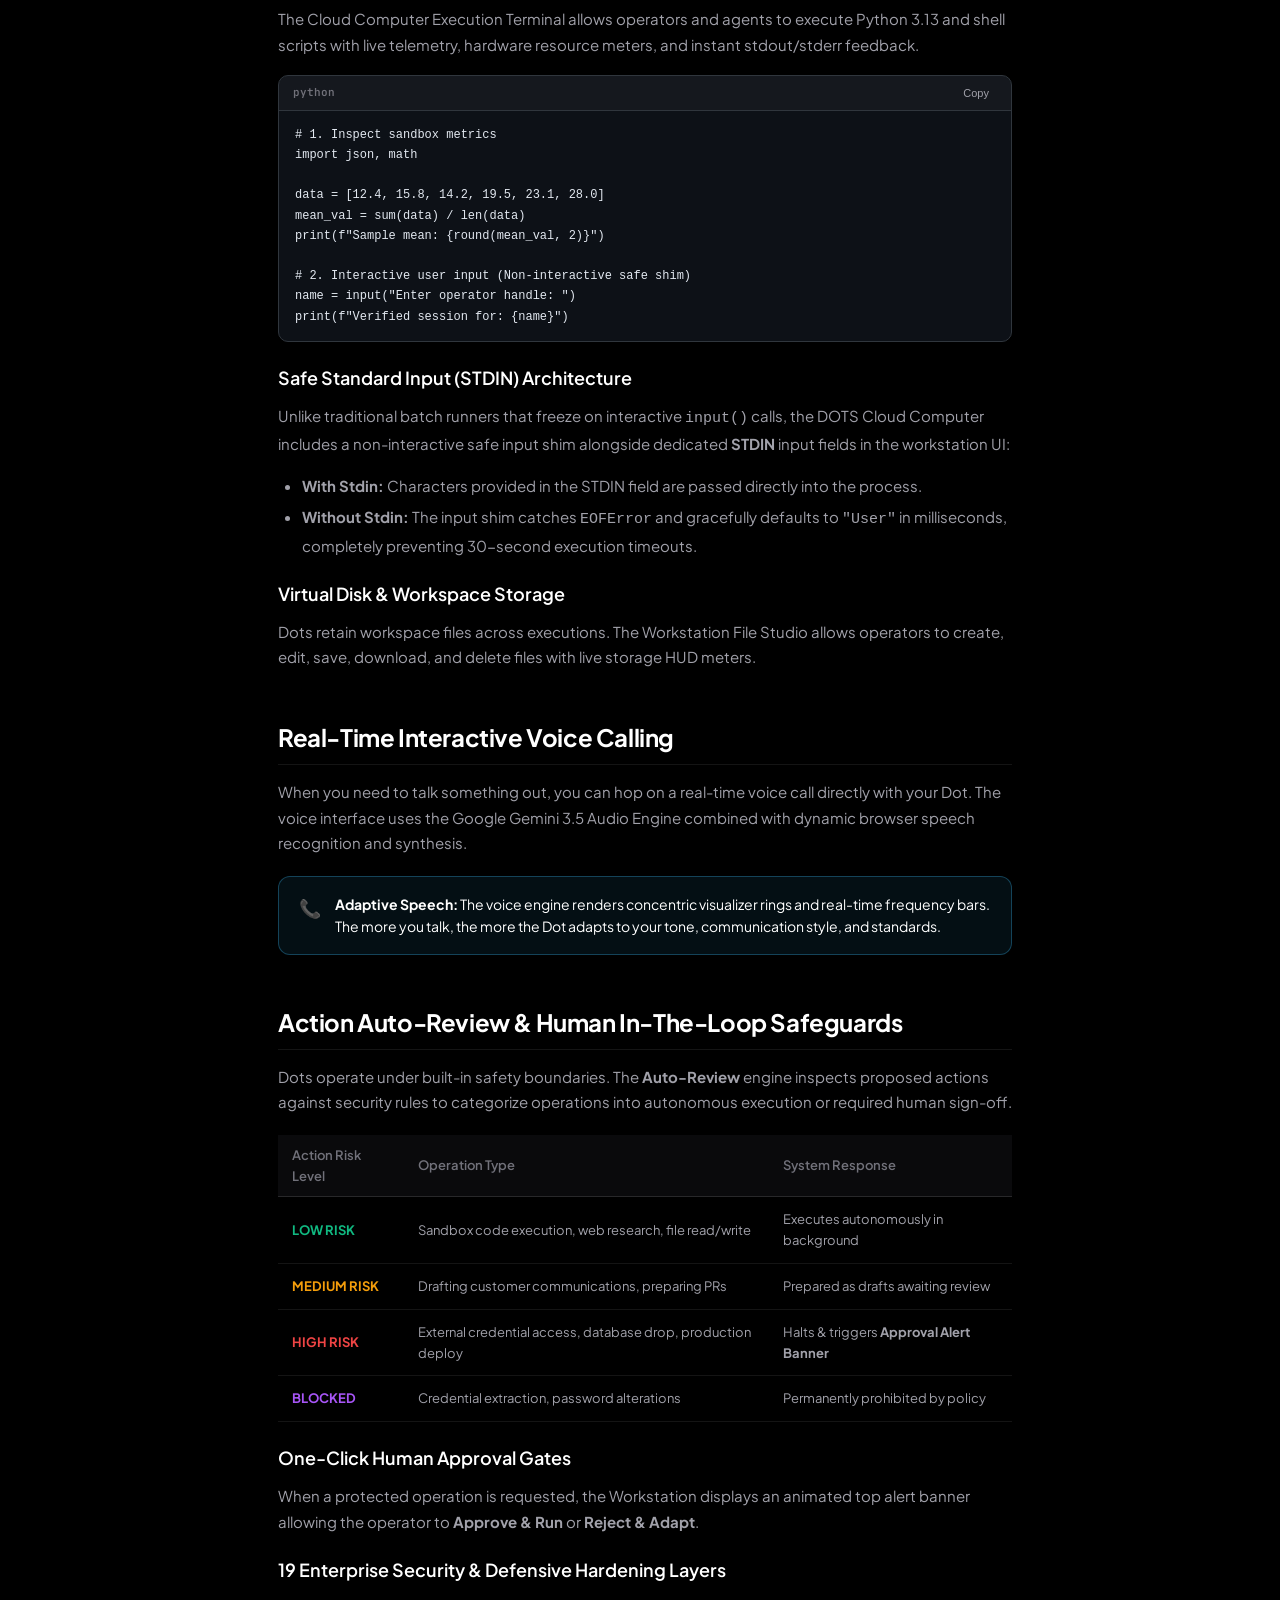
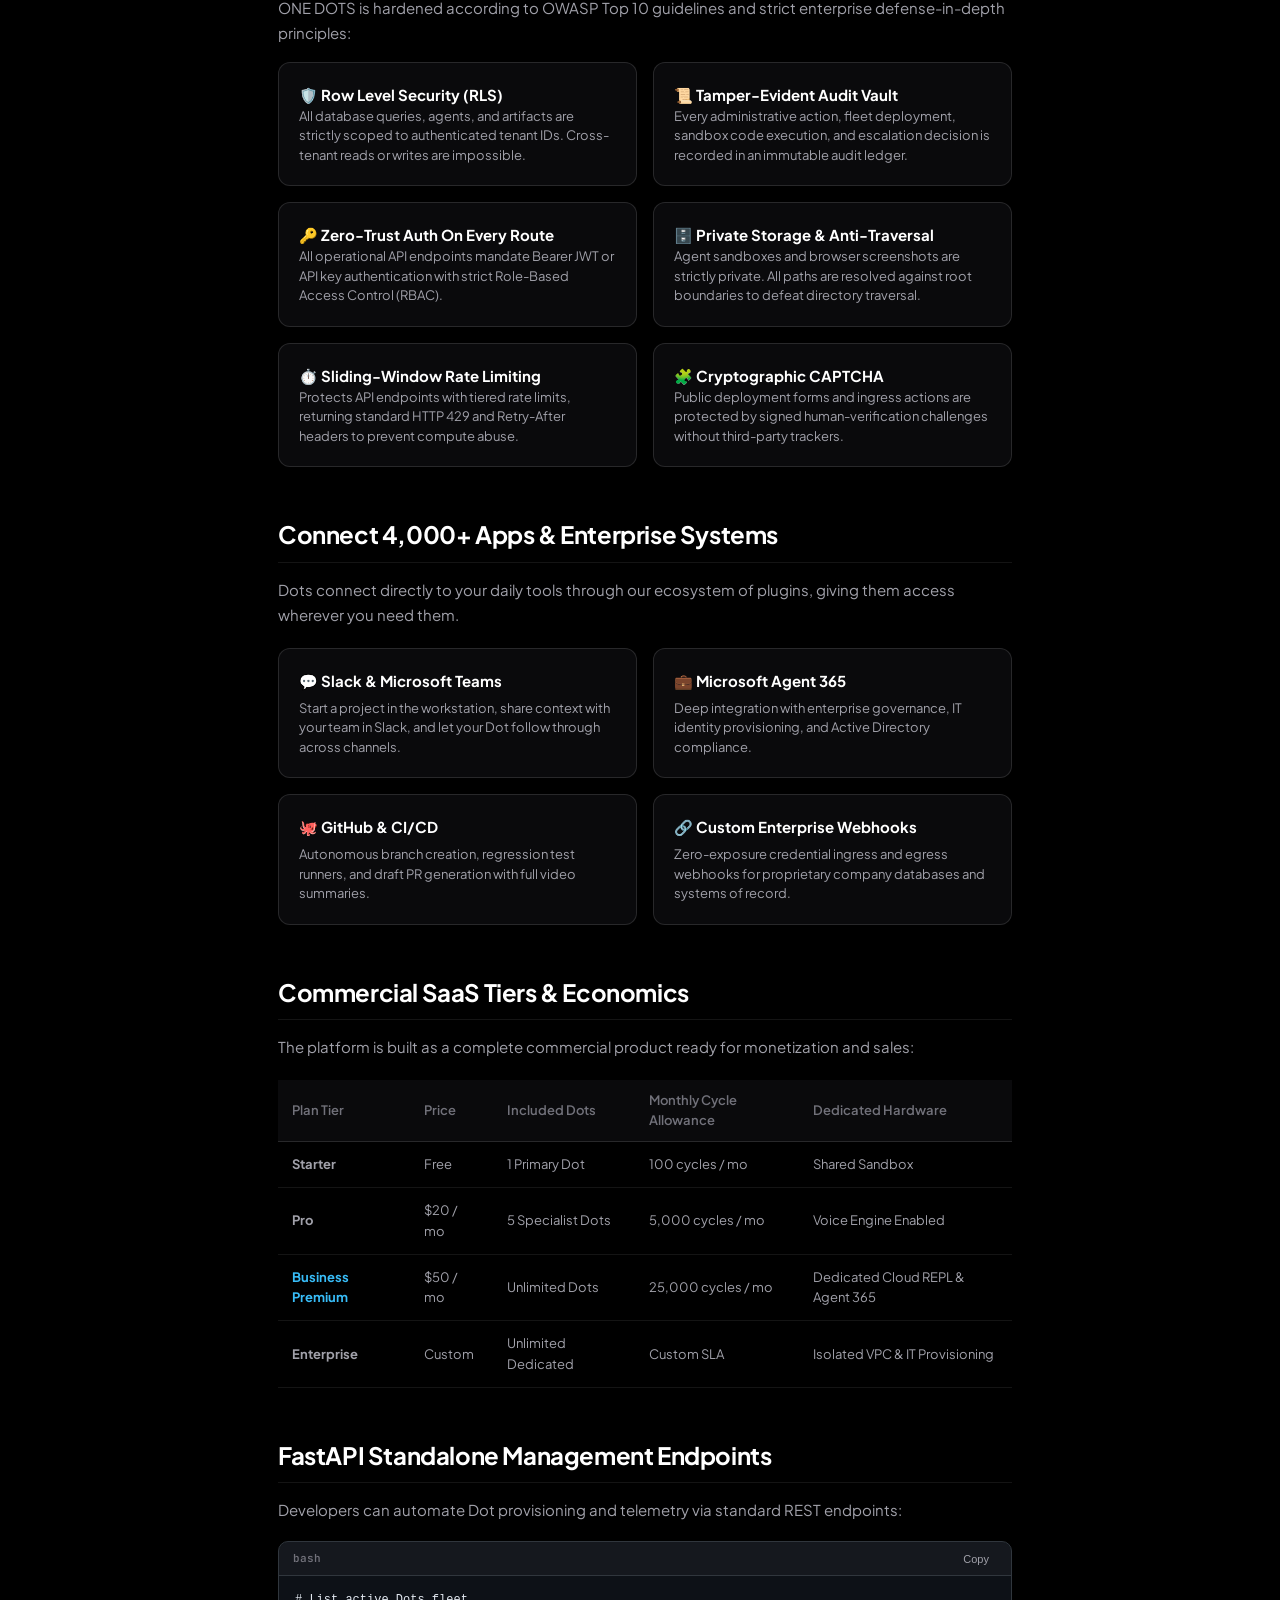
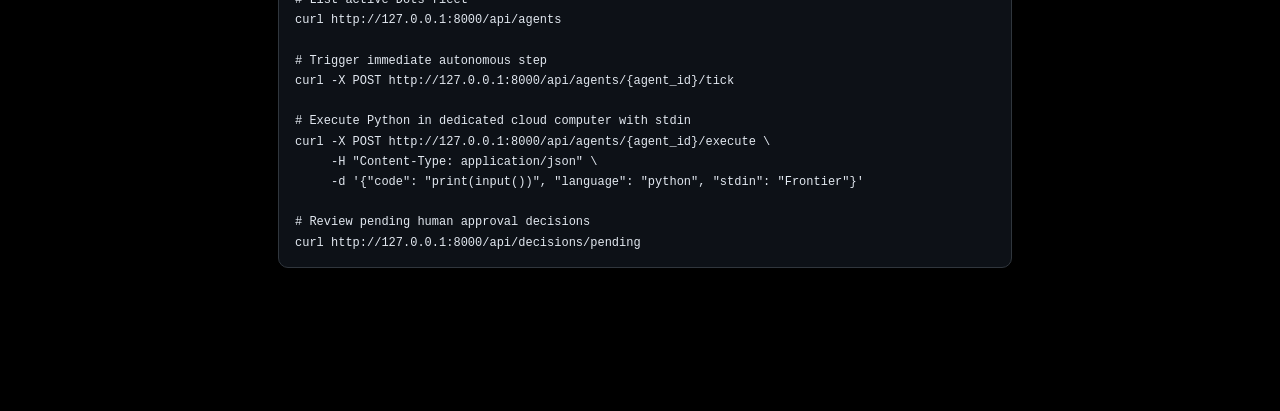
==== commit afc53160: "Revert "feat: add GetLayers New Era cosmic voyage animation with orange-and-blue particle swarm morp" ====
--- a/web/docs.html
+++ b/web/docs.html
@@ -590,7 +590,6 @@
     </div>
 
     <!-- Scripts -->
-    <script src="cosmic-voyage.js"></script>
     <script src="docs.js"></script>
 </body>
 </html>
--- a/web/docs.css
+++ b/web/docs.css
@@ -972,179 +972,3 @@
         grid-template-columns: 1fr;
     }
 }
-
-/* =========================================================================
-   COSMIC VOYAGE: Luminous Orange-and-Blue Particle Galaxy (GetLayers New Era)
-   ========================================================================= */
-.cosmic-voyage-canvas {
-    position: fixed;
-    inset: 0;
-    width: 100vw;
-    height: 100vh;
-    z-index: -1;
-    pointer-events: none;
-}
-
-.cosmic-voyage-hud {
-    position: fixed;
-    bottom: 24px;
-    left: 24px;
-    z-index: 95;
-    font-family: 'Plus Jakarta Sans', sans-serif;
-    transition: all 0.35s cubic-bezier(0.16, 1, 0.3, 1);
-    pointer-events: auto;
-}
-
-.hud-pill-inner {
-    display: flex;
-    align-items: center;
-    gap: 14px;
-    background: rgba(8, 14, 26, 0.82);
-    backdrop-filter: blur(20px);
-    -webkit-backdrop-filter: blur(20px);
-    border: 1px solid rgba(56, 189, 248, 0.28);
-    border-radius: 9999px;
-    padding: 8px 16px;
-    box-shadow: 0 12px 35px rgba(0, 0, 0, 0.65), 0 0 25px rgba(249, 115, 22, 0.15), inset 0 1px 0 rgba(255, 255, 255, 0.1);
-}
-
-.hud-indicator-dot {
-    width: 10px;
-    height: 10px;
-    border-radius: 50%;
-    background: linear-gradient(135deg, #f97316, #00f5ff);
-    box-shadow: 0 0 12px #00f5ff, 0 0 8px #f97316;
-    animation: hudPulse 2.4s ease-in-out infinite;
-    flex-shrink: 0;
-}
-
-@keyframes hudPulse {
-    0%, 100% { transform: scale(1); filter: brightness(1); }
-    50% { transform: scale(1.35); filter: brightness(1.5); }
-}
-
-.hud-label-group {
-    display: flex;
-    flex-direction: column;
-    gap: 1px;
-}
-
-.hud-eyebrow {
-    font-family: 'JetBrains Mono', monospace;
-    font-size: 9px;
-    font-weight: 600;
-    color: #94a3b8;
-    letter-spacing: 0.8px;
-    text-transform: uppercase;
-}
-
-.hud-epoch-title {
-    font-size: 12px;
-    font-weight: 700;
-    color: #f8fafc;
-    white-space: nowrap;
-}
-
-.hud-stages-bar {
-    display: flex;
-    align-items: center;
-    gap: 5px;
-    background: rgba(255, 255, 255, 0.04);
-    padding: 3px 4px;
-    border-radius: 9999px;
-    border: 1px solid rgba(255, 255, 255, 0.08);
-}
-
-.hud-stage-btn {
-    background: transparent;
-    border: none;
-    color: #94a3b8;
-    font-size: 11px;
-    font-weight: 600;
-    padding: 4px 10px;
-    border-radius: 9999px;
-    cursor: pointer;
-    transition: all 0.2s ease;
-    white-space: nowrap;
-}
-
-.hud-stage-btn:hover {
-    color: #fff;
-    background: rgba(255, 255, 255, 0.08);
-}
-
-.hud-stage-btn.active {
-    color: #fff;
-    background: linear-gradient(135deg, rgba(249, 115, 22, 0.4), rgba(6, 182, 212, 0.4));
-    border: 1px solid rgba(56, 189, 248, 0.5);
-    box-shadow: 0 0 12px rgba(6, 182, 212, 0.35);
-}
-
-.hud-actions-group {
-    display: flex;
-    align-items: center;
-    gap: 6px;
-}
-
-.hud-cruise-btn {
-    background: rgba(56, 189, 248, 0.12);
-    border: 1px solid rgba(56, 189, 248, 0.3);
-    color: #38bdf8;
-    font-size: 11px;
-    font-weight: 600;
-    padding: 4px 10px;
-    border-radius: 9999px;
-    cursor: pointer;
-    display: inline-flex;
-    align-items: center;
-    gap: 4px;
-    transition: all 0.2s ease;
-}
-
-.hud-cruise-btn:hover, .hud-cruise-btn.active {
-    background: #38bdf8;
-    color: #030712;
-    box-shadow: 0 0 14px rgba(56, 189, 248, 0.55);
-}
-
-.hud-minimize-btn {
-    width: 22px;
-    height: 22px;
-    border-radius: 50%;
-    border: 1px solid rgba(255, 255, 255, 0.15);
-    background: rgba(255, 255, 255, 0.05);
-    color: #94a3b8;
-    font-size: 11px;
-    display: inline-flex;
-    align-items: center;
-    justify-content: center;
-    cursor: pointer;
-    transition: all 0.2s ease;
-}
-
-.hud-minimize-btn:hover {
-    color: #fff;
-    background: rgba(255, 255, 255, 0.15);
-}
-
-.cosmic-voyage-hud.minimized .hud-label-group,
-.cosmic-voyage-hud.minimized .hud-stages-bar,
-.cosmic-voyage-hud.minimized .hud-cruise-btn {
-    display: none;
-}
-
-.cosmic-voyage-hud.minimized .hud-pill-inner {
-    padding: 8px 12px;
-    gap: 8px;
-}
-
-@media (max-width: 820px) {
-    .hud-stages-bar {
-        display: none;
-    }
-    .cosmic-voyage-hud {
-        bottom: 16px;
-        left: 16px;
-    }
-}
-
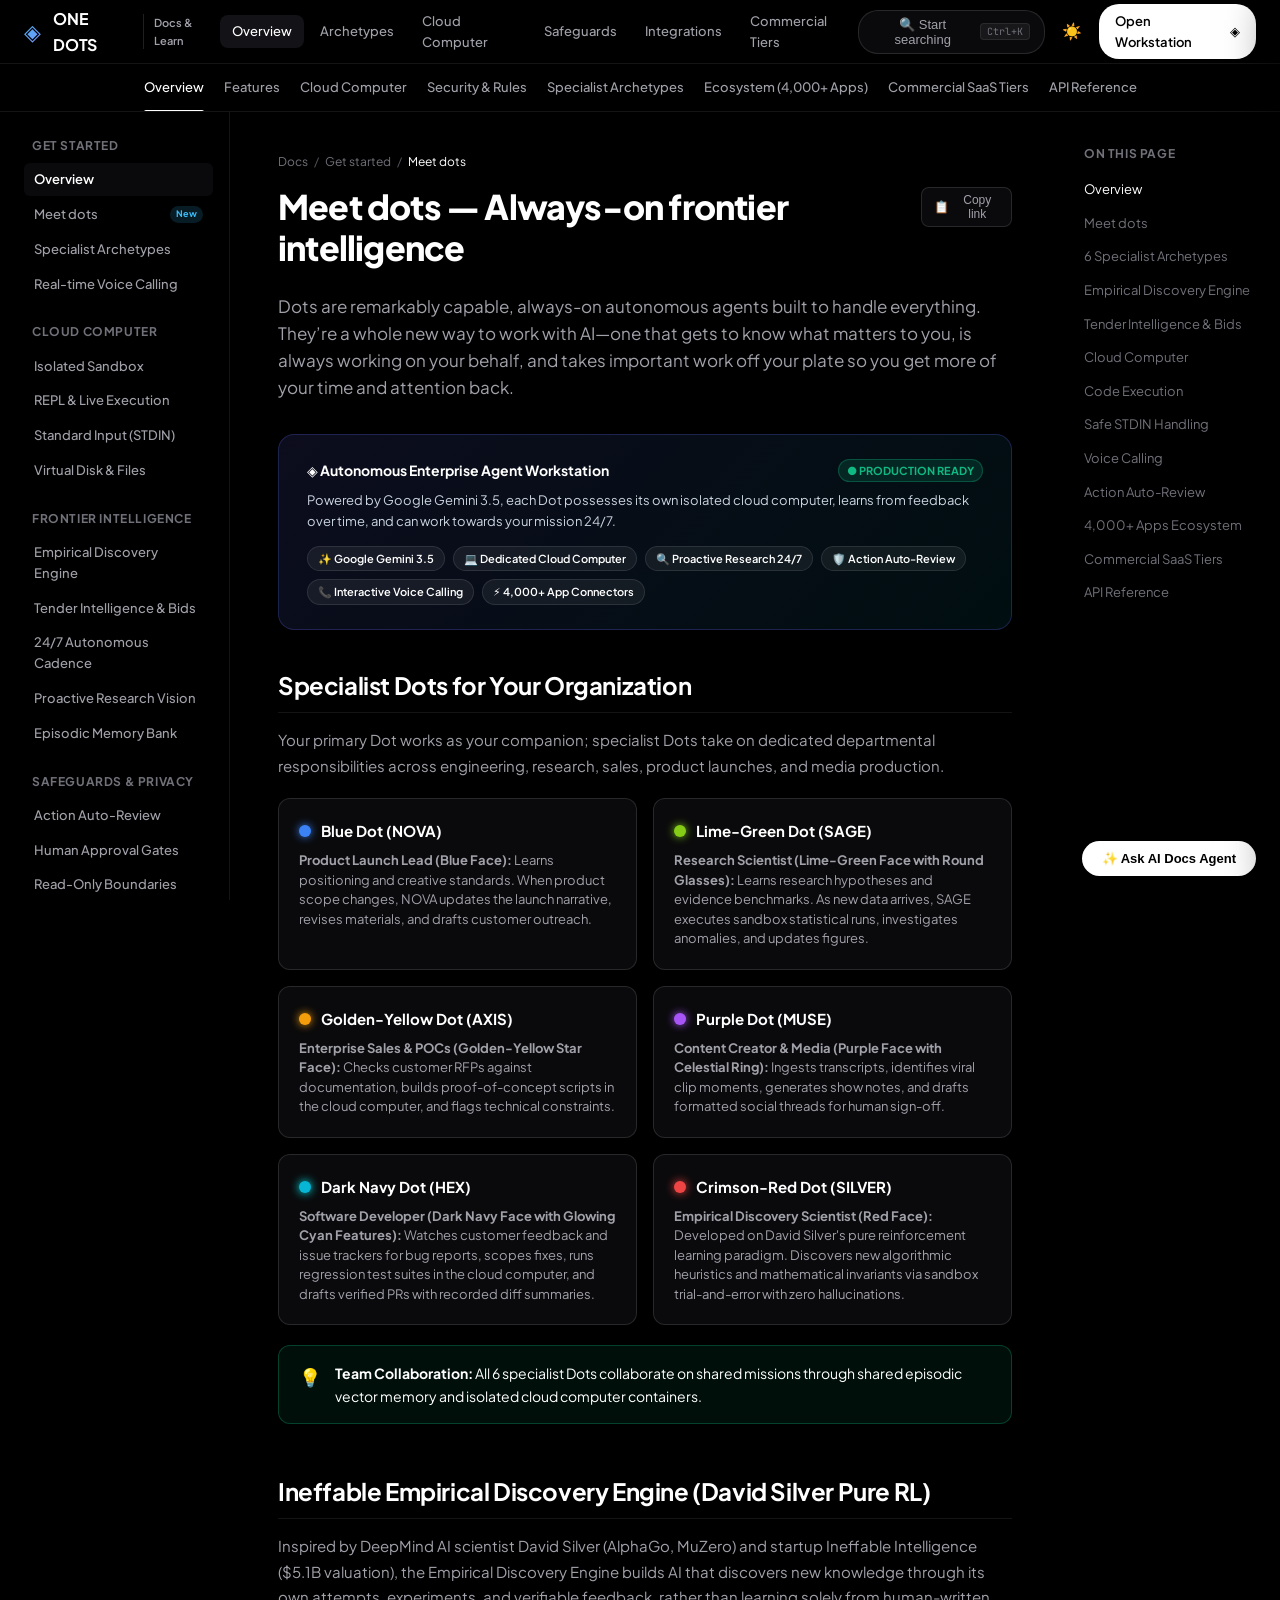
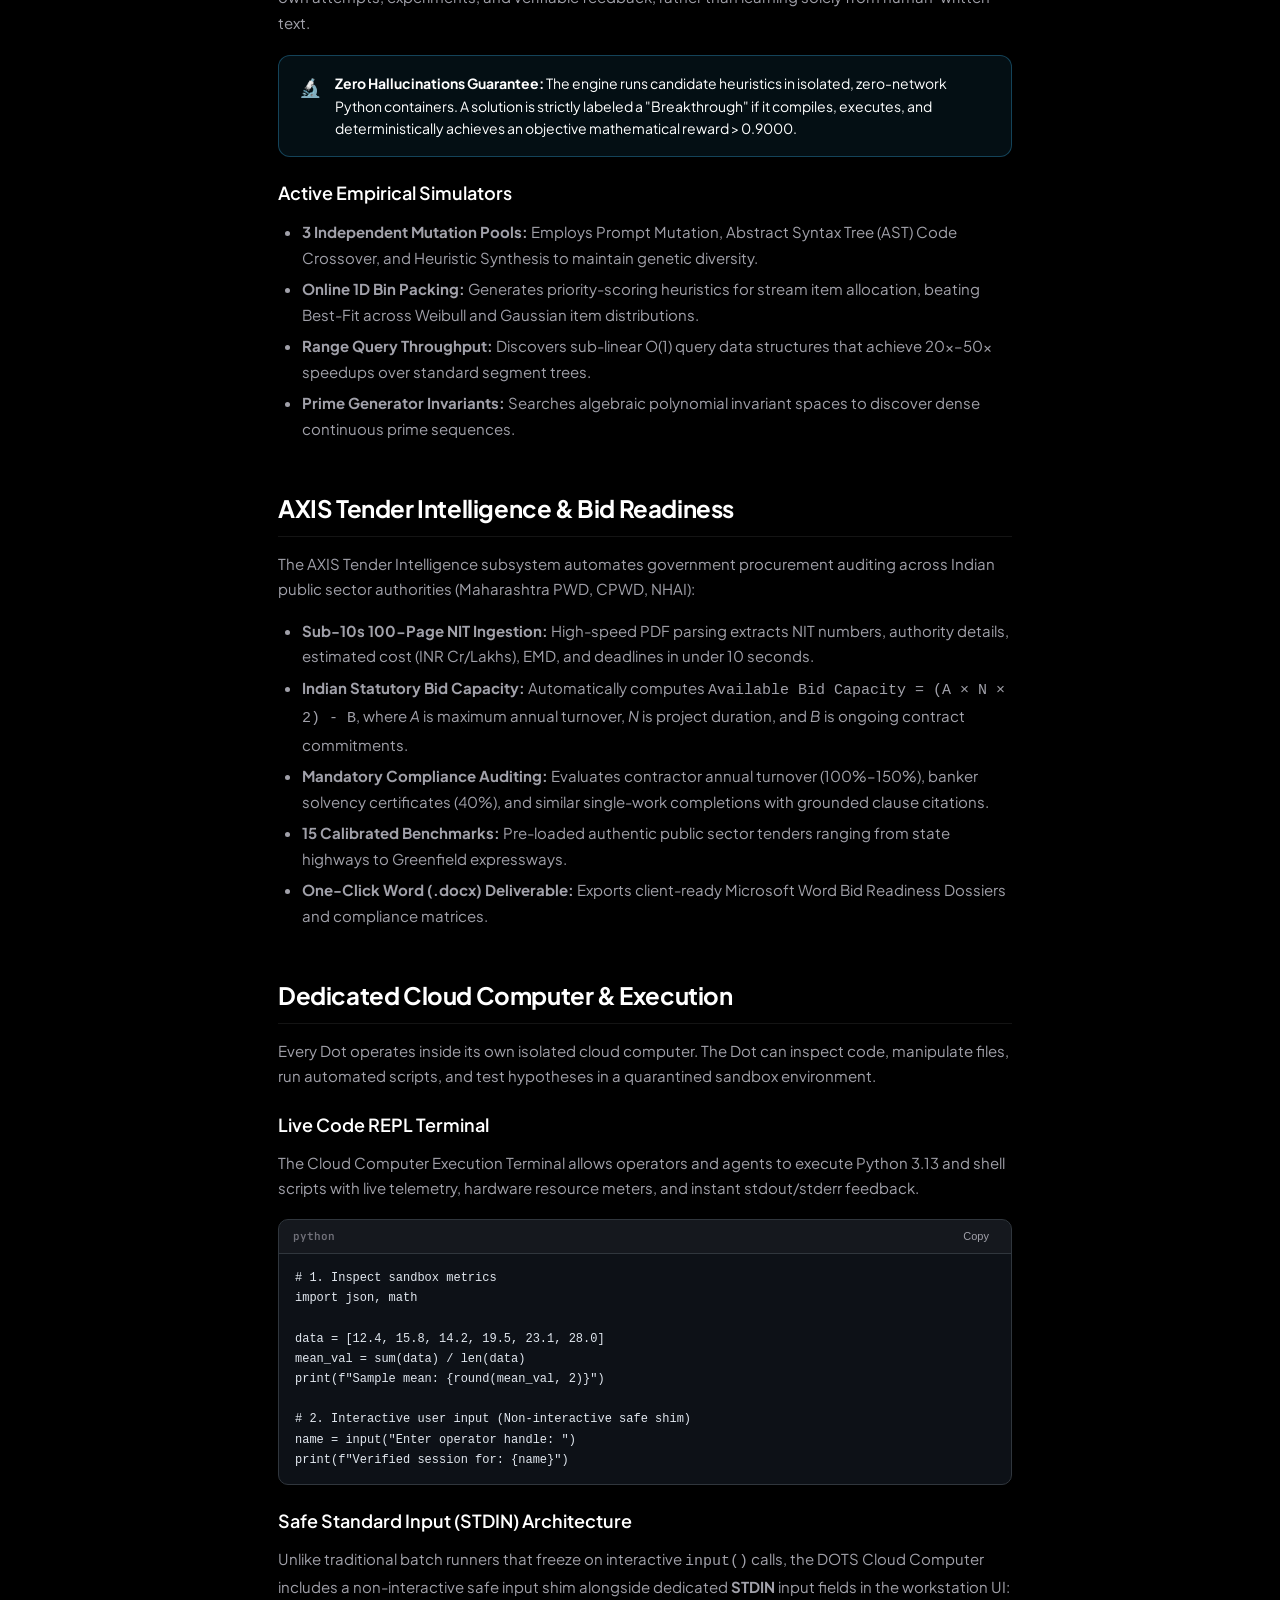
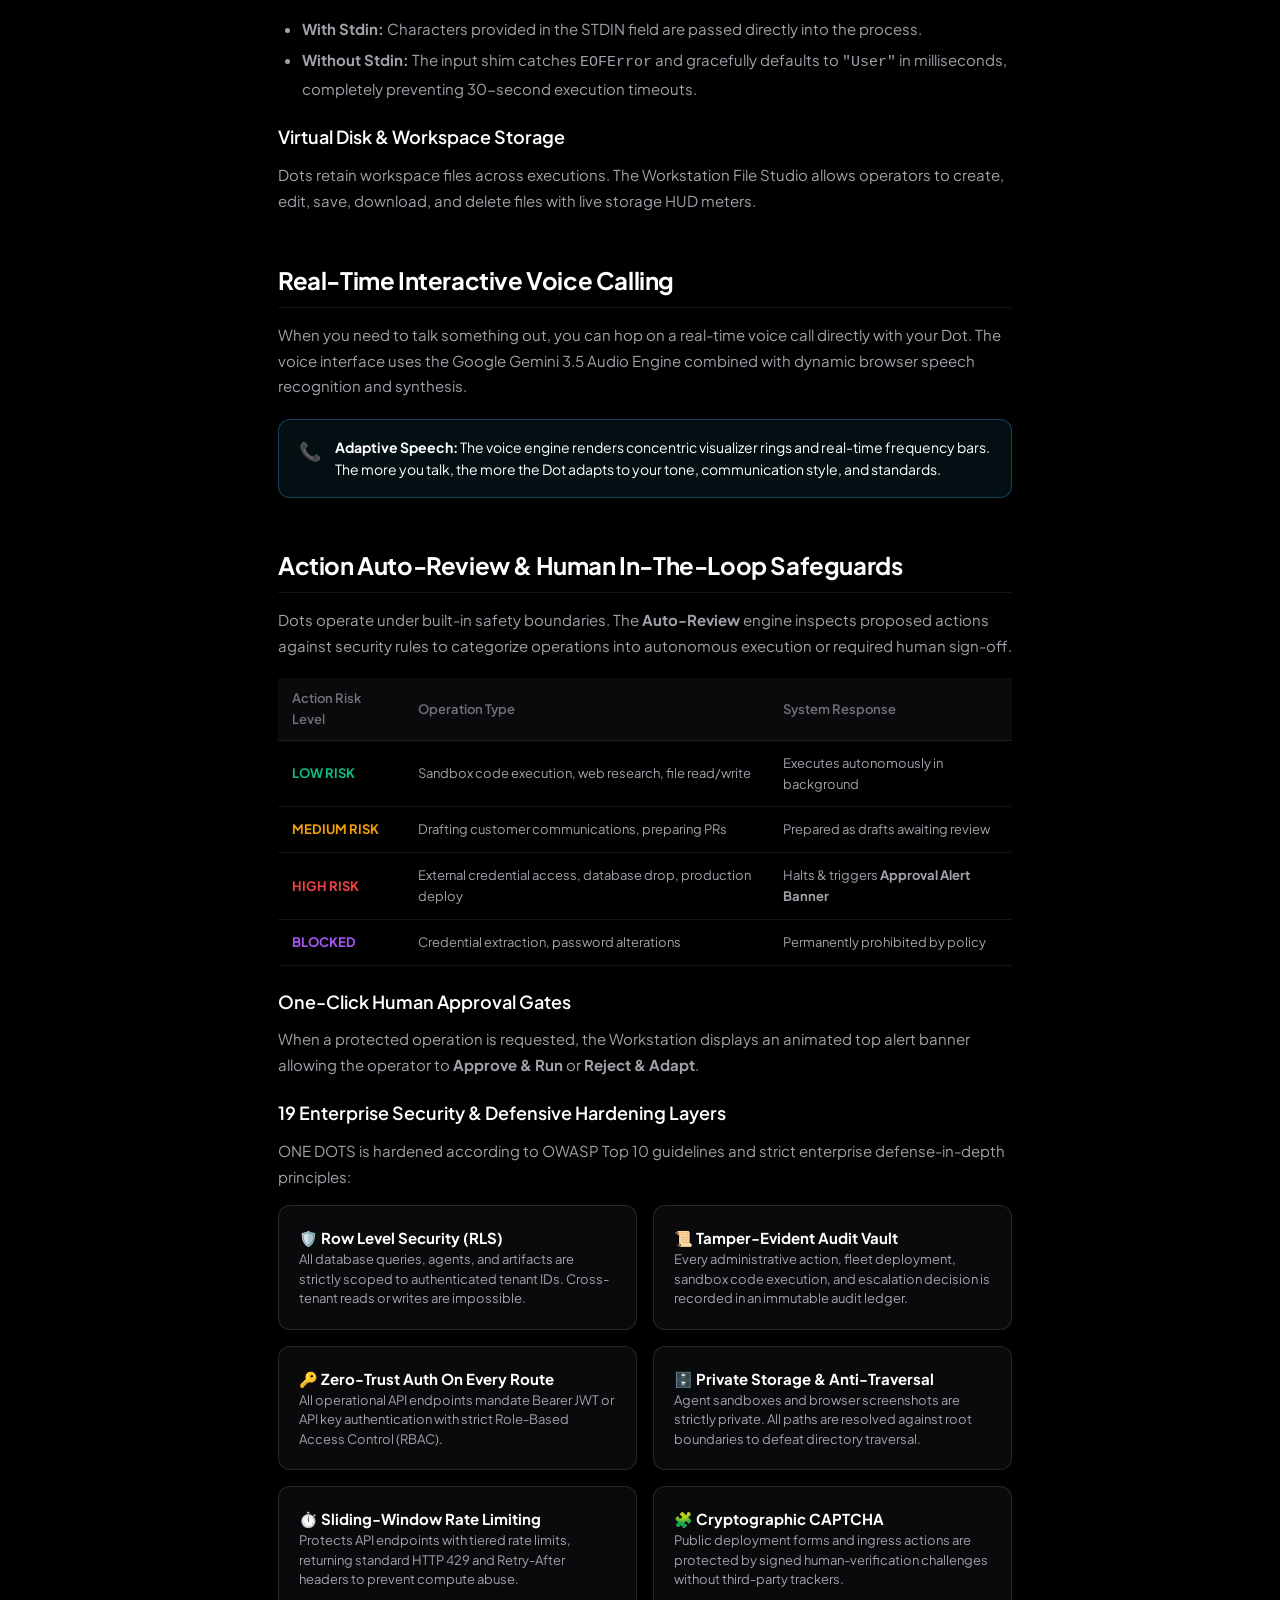
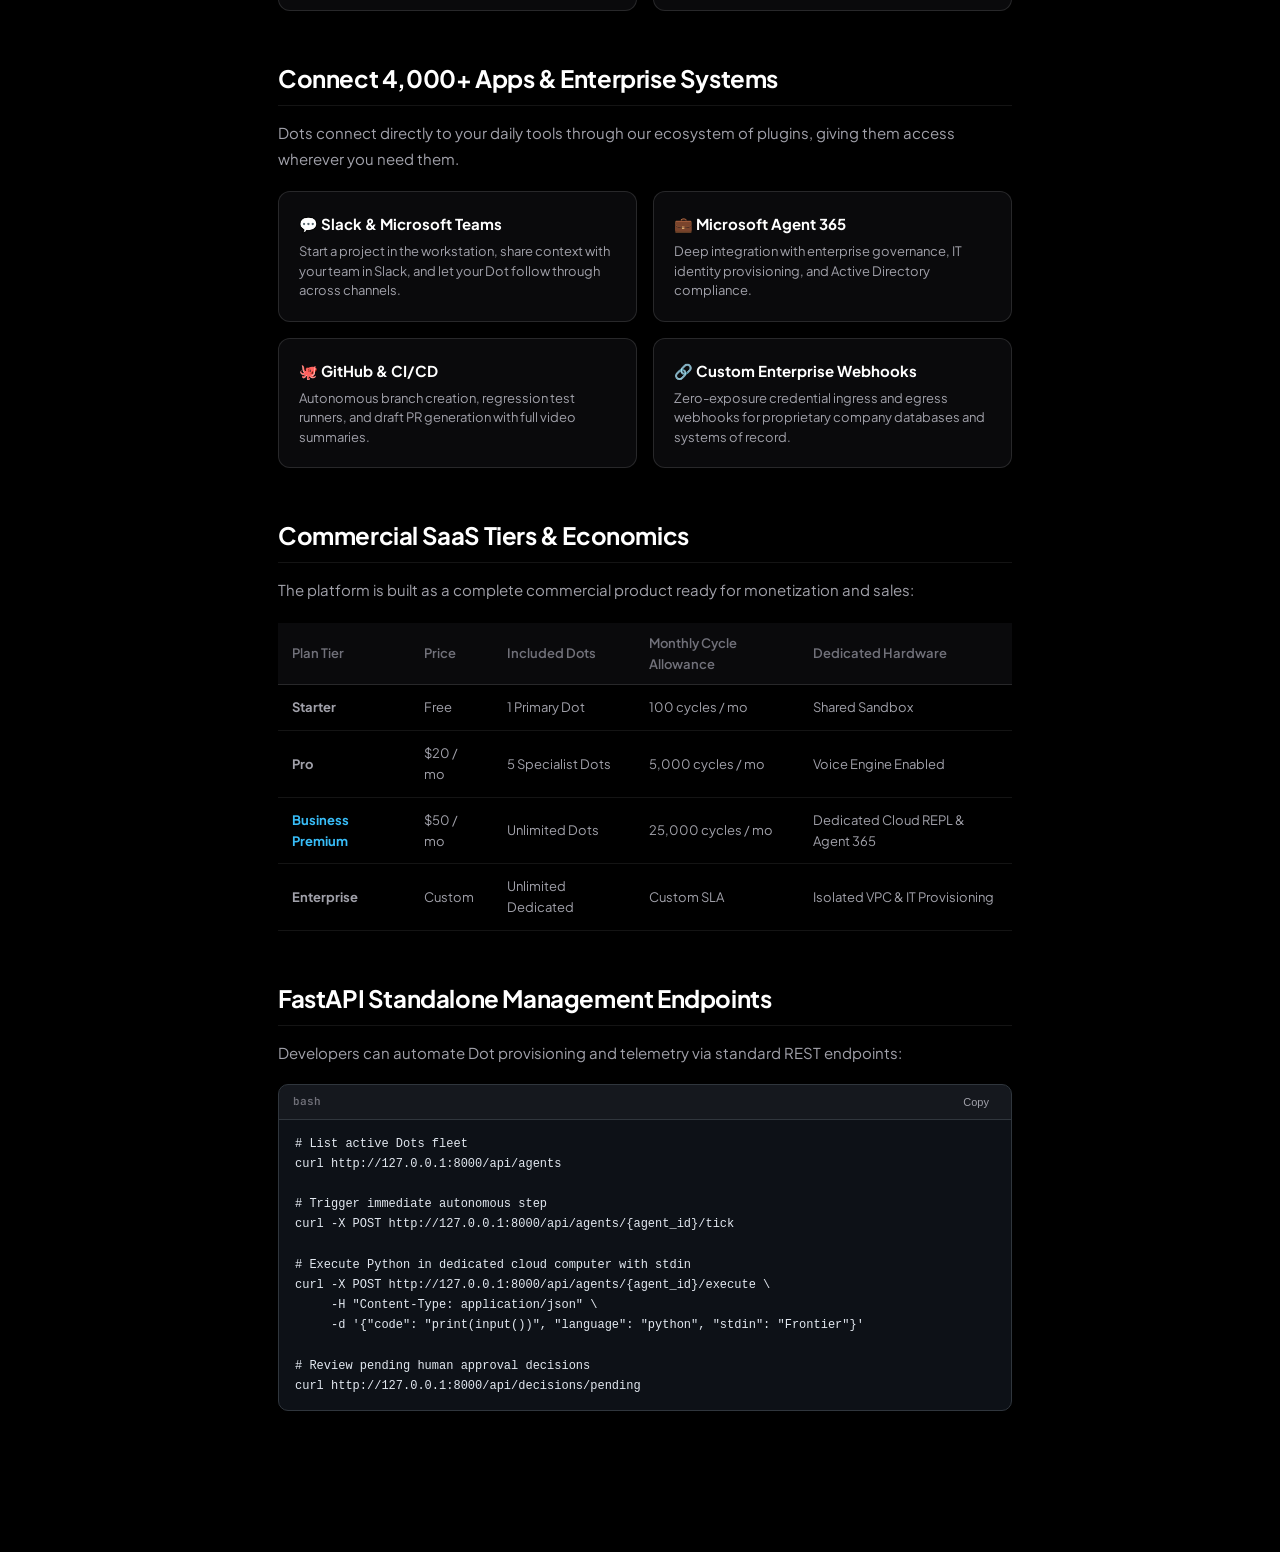
==== commit db3ab377: "feat(ui): senior full-stack UI overhaul, comprehensive docs hub, and API resolution fix" ====
--- a/web/docs.html
+++ b/web/docs.html
@@ -88,6 +88,8 @@
             <div class="nav-group">
                 <div class="nav-group-title">Frontier Intelligence</div>
                 <ul class="nav-links-list">
+                    <li><a href="#discovery-engine" class="nav-link">Empirical Discovery Engine</a></li>
+                    <li><a href="#tender-intelligence" class="nav-link">Tender Intelligence &amp; Bids</a></li>
                     <li><a href="#always-on" class="nav-link">24/7 Autonomous Cadence</a></li>
                     <li><a href="#proactive-research" class="nav-link">Proactive Research Vision</a></li>
                     <li><a href="#memory-bank" class="nav-link">Episodic Memory Bank</a></li>
@@ -216,13 +218,23 @@
                         </div>
                     </div>
 
-                    <div class="docs-card" style="grid-column: 1 / -1;">
+                    <div class="docs-card">
                         <div class="card-header-row">
                             <span class="archetype-dot-pill" style="background: #06b6d4; box-shadow: 0 0 10px #00f5ff;"></span>
-                            <div class="card-title">Dark Navy Dot (HEX) — Autonomous Engineering</div>
+                            <div class="card-title">Dark Navy Dot (HEX)</div>
                         </div>
                         <div class="card-subtext">
                             <b>Software Developer (Dark Navy Face with Glowing Cyan Features):</b> Watches customer feedback and issue trackers for bug reports, scopes fixes, runs regression test suites in the cloud computer, and drafts verified PRs with recorded diff summaries.
+                        </div>
+                    </div>
+
+                    <div class="docs-card">
+                        <div class="card-header-row">
+                            <span class="archetype-dot-pill" style="background: #ef4444; box-shadow: 0 0 10px #ef4444;"></span>
+                            <div class="card-title">Crimson-Red Dot (SILVER)</div>
+                        </div>
+                        <div class="card-subtext">
+                            <b>Empirical Discovery Scientist (Red Face):</b> Developed on David Silver's pure reinforcement learning paradigm. Discovers new algorithmic heuristics and mathematical invariants via sandbox trial-and-error with zero hallucinations.
                         </div>
                     </div>
                 </div>
@@ -230,9 +242,45 @@
                 <div class="callout callout-tip">
                     <div class="callout-icon">💡</div>
                     <div>
-                        <b>Team Collaboration:</b> Multiple Dots can collaborate on shared deliverables. For example, HEX verifies code improvements while NOVA automatically revises the corresponding product documentation.
-                    </div>
-                </div>
+                        <b>Team Collaboration:</b> All 6 specialist Dots collaborate on shared missions through shared episodic vector memory and isolated cloud computer containers.
+                    </div>
+                </div>
+            </section>
+
+            <!-- Section: Ineffable Empirical Discovery Engine -->
+            <section class="doc-section" id="discovery-engine">
+                <h2>Ineffable Empirical Discovery Engine (David Silver Pure RL)</h2>
+                <p>
+                    Inspired by DeepMind AI scientist David Silver (AlphaGo, MuZero) and startup Ineffable Intelligence ($5.1B valuation), the Empirical Discovery Engine builds AI that discovers new knowledge through its own attempts, experiments, and verifiable feedback, rather than learning solely from human-written text.
+                </p>
+                <div class="callout callout-note">
+                    <div class="callout-icon">🔬</div>
+                    <div>
+                        <b>Zero Hallucinations Guarantee:</b> The engine runs candidate heuristics in isolated, zero-network Python containers. A solution is strictly labeled a "Breakthrough" if it compiles, executes, and deterministically achieves an objective mathematical reward &gt; 0.9000.
+                    </div>
+                </div>
+                <h3>Active Empirical Simulators</h3>
+                <ul>
+                    <li><b>3 Independent Mutation Pools:</b> Employs Prompt Mutation, Abstract Syntax Tree (AST) Code Crossover, and Heuristic Synthesis to maintain genetic diversity.</li>
+                    <li><b>Online 1D Bin Packing:</b> Generates priority-scoring heuristics for stream item allocation, beating Best-Fit across Weibull and Gaussian item distributions.</li>
+                    <li><b>Range Query Throughput:</b> Discovers sub-linear O(1) query data structures that achieve 20x–50x speedups over standard segment trees.</li>
+                    <li><b>Prime Generator Invariants:</b> Searches algebraic polynomial invariant spaces to discover dense continuous prime sequences.</li>
+                </ul>
+            </section>
+
+            <!-- Section: AXIS Tender Intelligence -->
+            <section class="doc-section" id="tender-intelligence">
+                <h2>AXIS Tender Intelligence &amp; Bid Readiness</h2>
+                <p>
+                    The AXIS Tender Intelligence subsystem automates government procurement auditing across Indian public sector authorities (Maharashtra PWD, CPWD, NHAI):
+                </p>
+                <ul>
+                    <li><b>Sub-10s 100-Page NIT Ingestion:</b> High-speed PDF parsing extracts NIT numbers, authority details, estimated cost (INR Cr/Lakhs), EMD, and deadlines in under 10 seconds.</li>
+                    <li><b>Indian Statutory Bid Capacity:</b> Automatically computes <code>Available Bid Capacity = (A &times; N &times; 2) - B</code>, where <i>A</i> is maximum annual turnover, <i>N</i> is project duration, and <i>B</i> is ongoing contract commitments.</li>
+                    <li><b>Mandatory Compliance Auditing:</b> Evaluates contractor annual turnover (100%–150%), banker solvency certificates (40%), and similar single-work completions with grounded clause citations.</li>
+                    <li><b>15 Calibrated Benchmarks:</b> Pre-loaded authentic public sector tenders ranging from state highways to Greenfield expressways.</li>
+                    <li><b>One-Click Word (.docx) Deliverable:</b> Exports client-ready Microsoft Word Bid Readiness Dossiers and compliance matrices.</li>
+                </ul>
             </section>
 
             <!-- Section 2: Cloud Computer -->
@@ -490,7 +538,9 @@
             <ul class="toc-list">
                 <li><a href="#overview" class="toc-link active">Overview</a></li>
                 <li><a href="#meet-dots" class="toc-link">Meet dots</a></li>
-                <li><a href="#archetypes" class="toc-link">Specialist Archetypes</a></li>
+                <li><a href="#archetypes" class="toc-link">6 Specialist Archetypes</a></li>
+                <li><a href="#discovery-engine" class="toc-link">Empirical Discovery Engine</a></li>
+                <li><a href="#tender-intelligence" class="toc-link">Tender Intelligence &amp; Bids</a></li>
                 <li><a href="#cloud-computer" class="toc-link">Cloud Computer</a></li>
                 <li><a href="#code-execution" class="toc-link">Code Execution</a></li>
                 <li><a href="#stdin-handling" class="toc-link">Safe STDIN Handling</a></li>
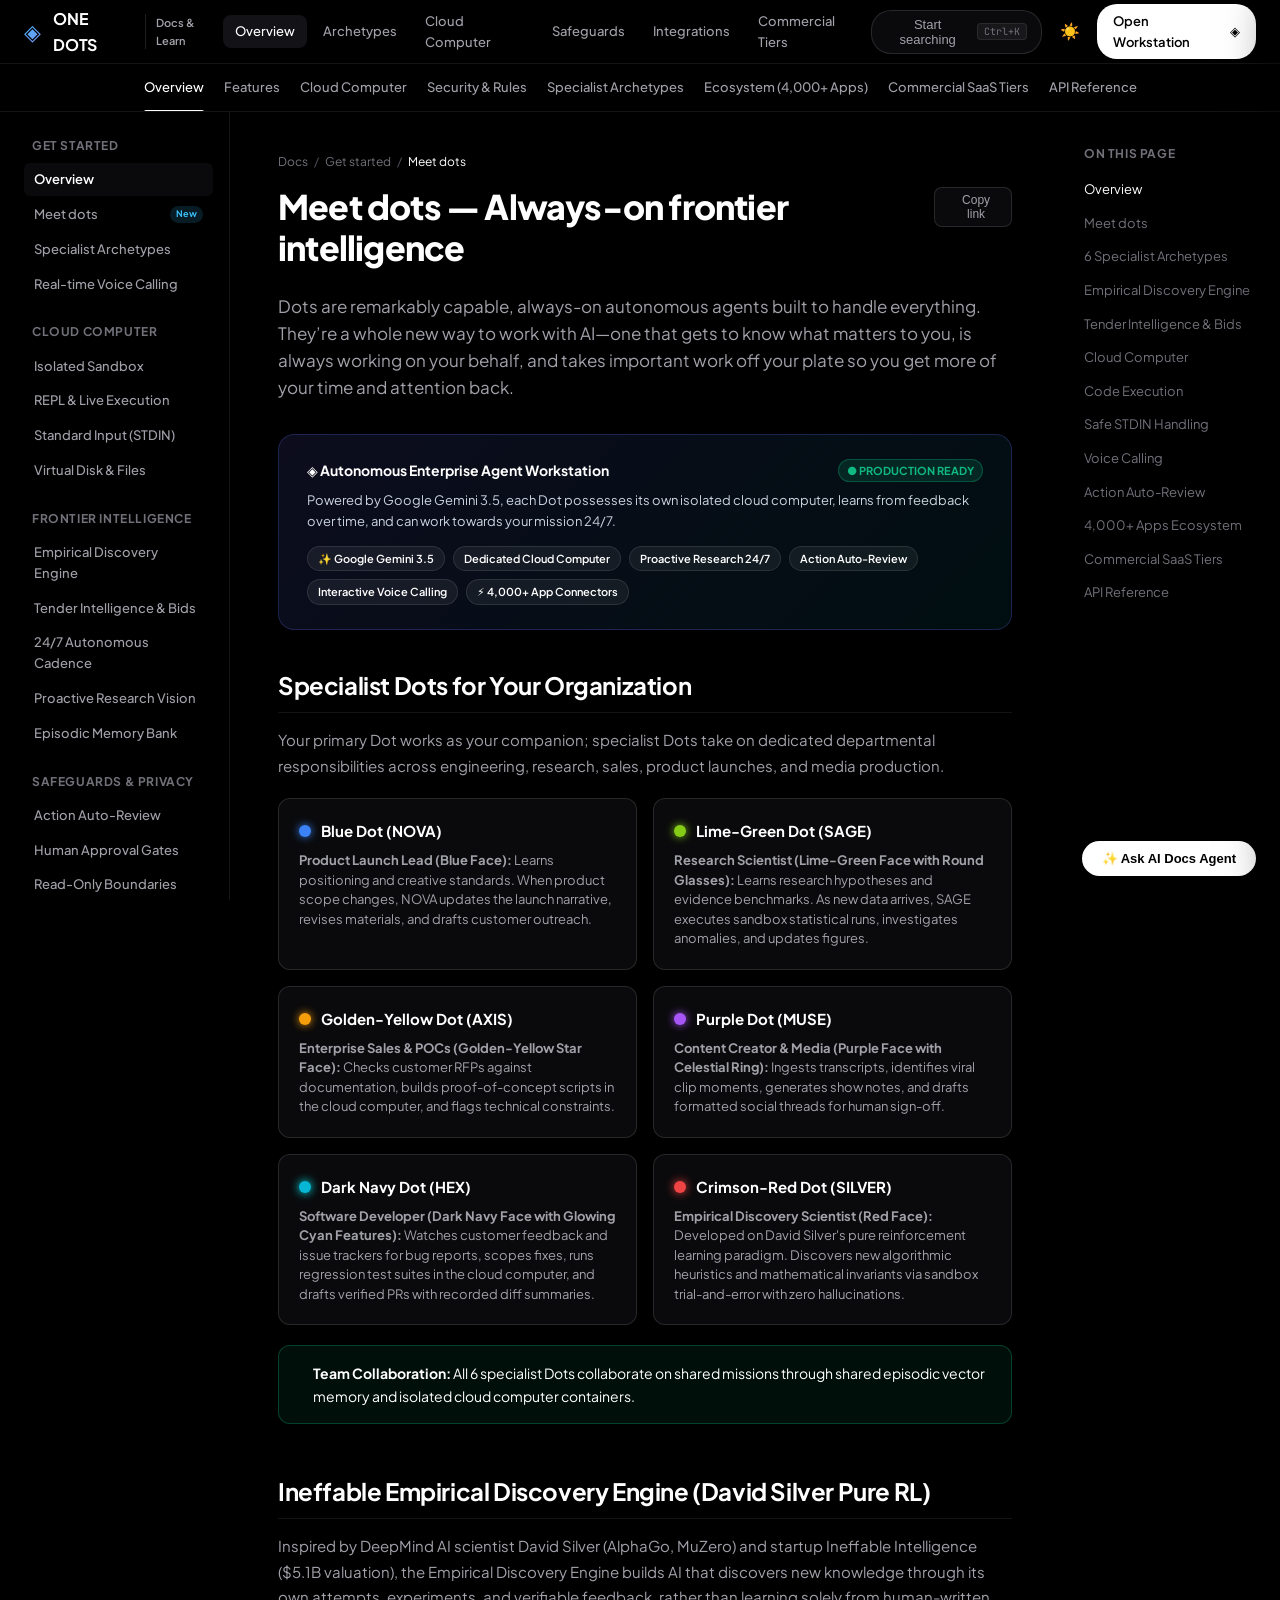
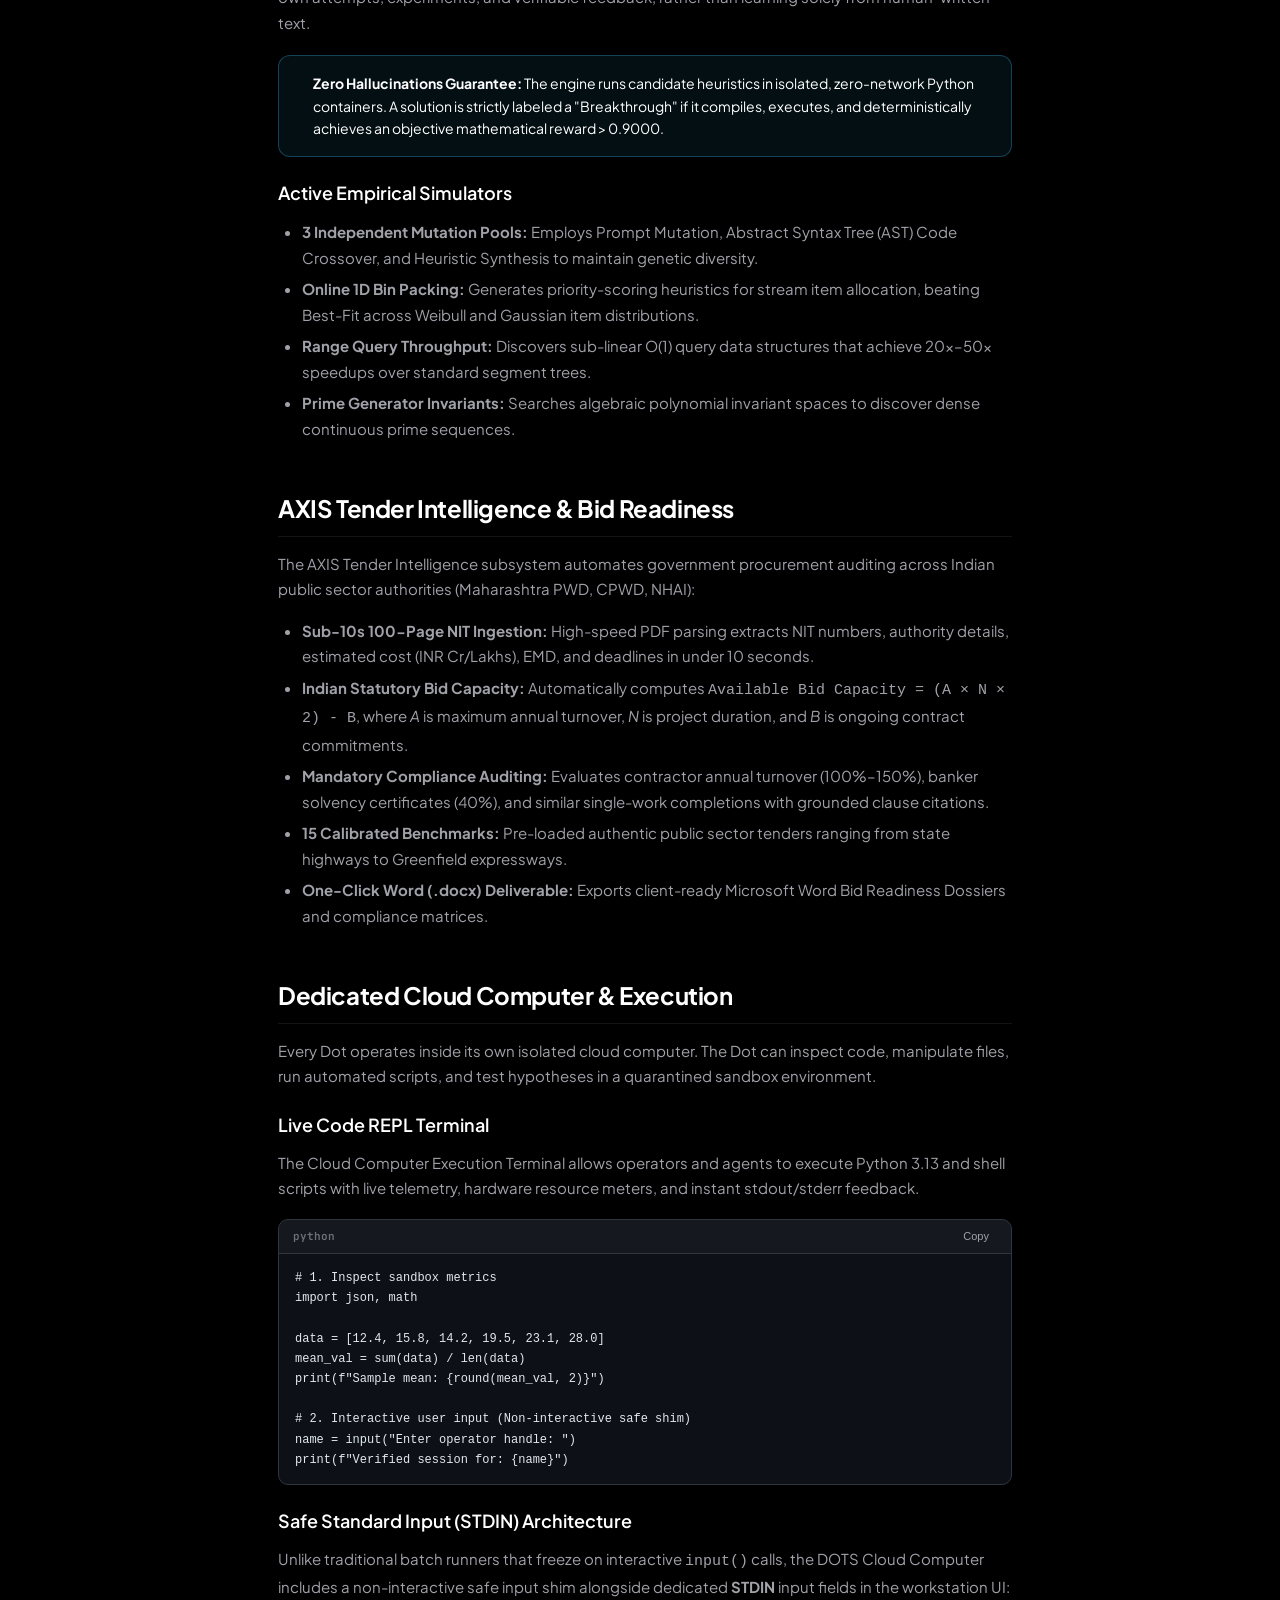
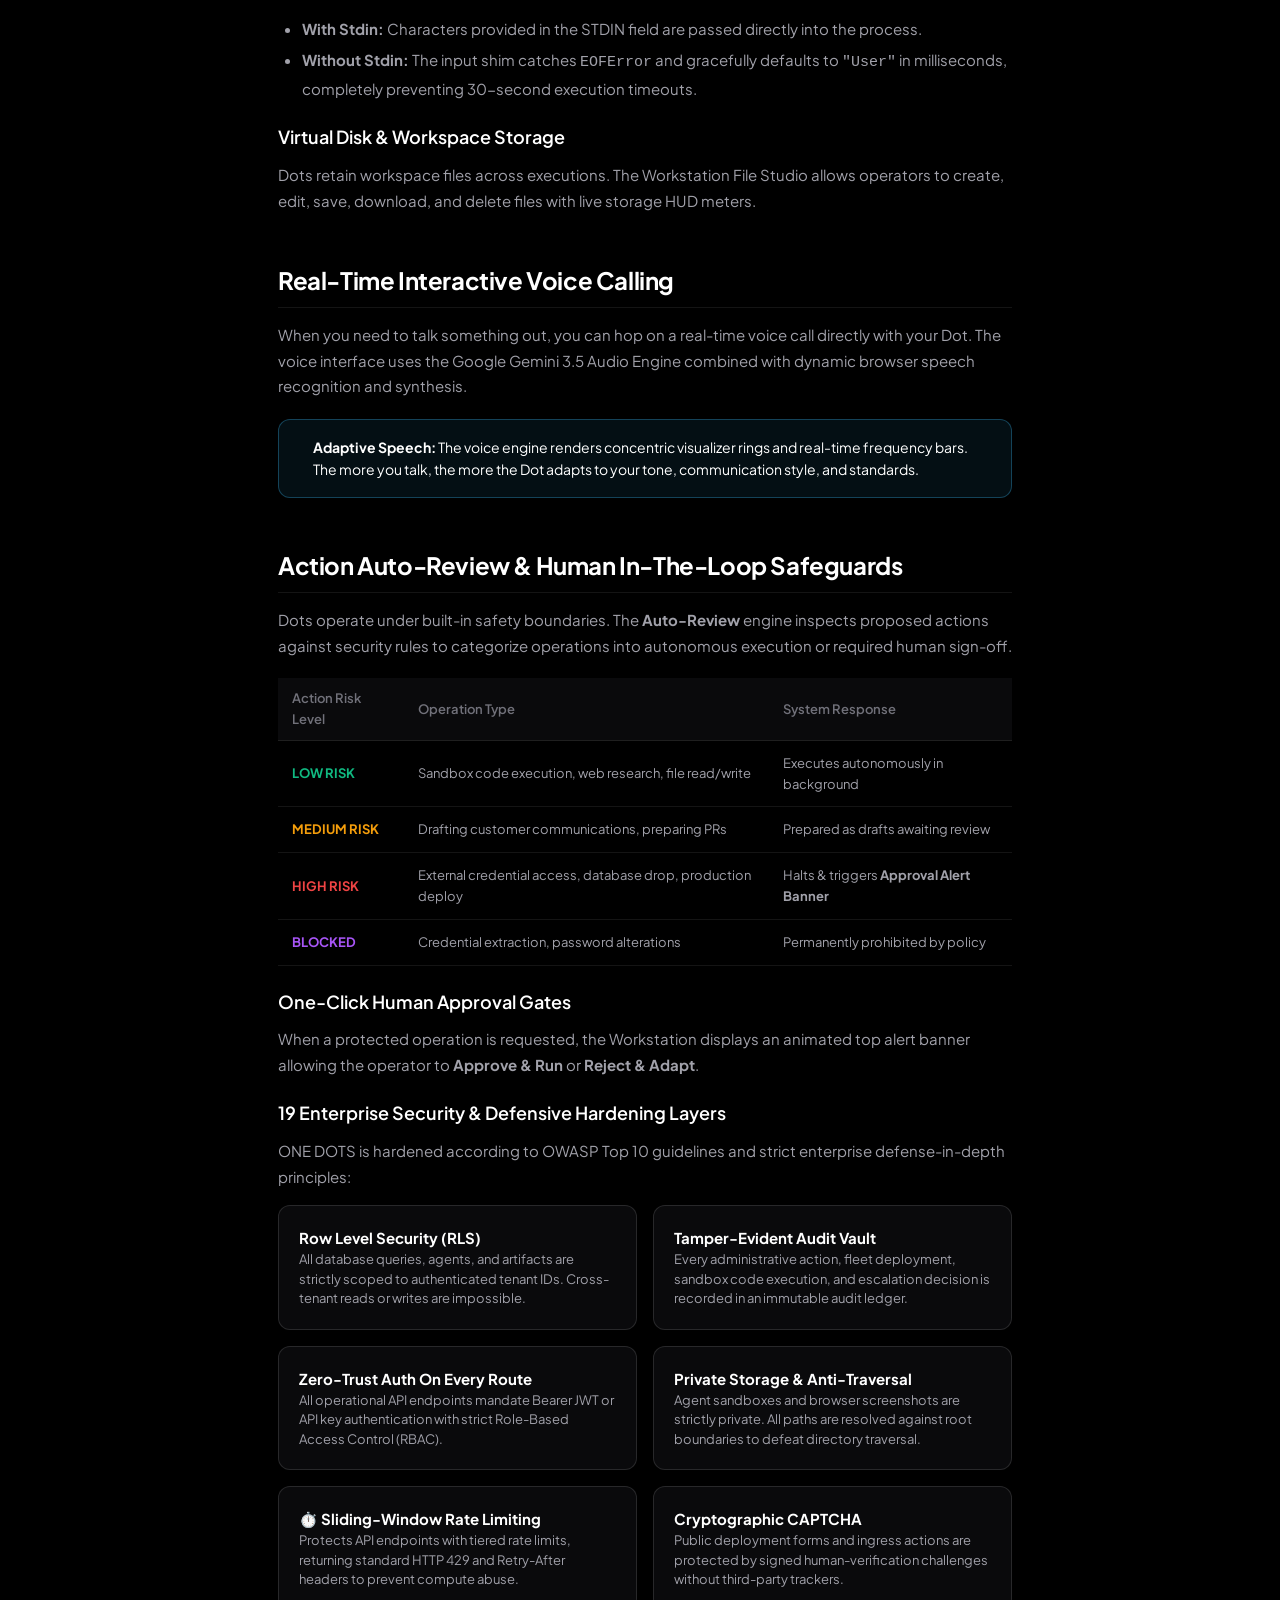
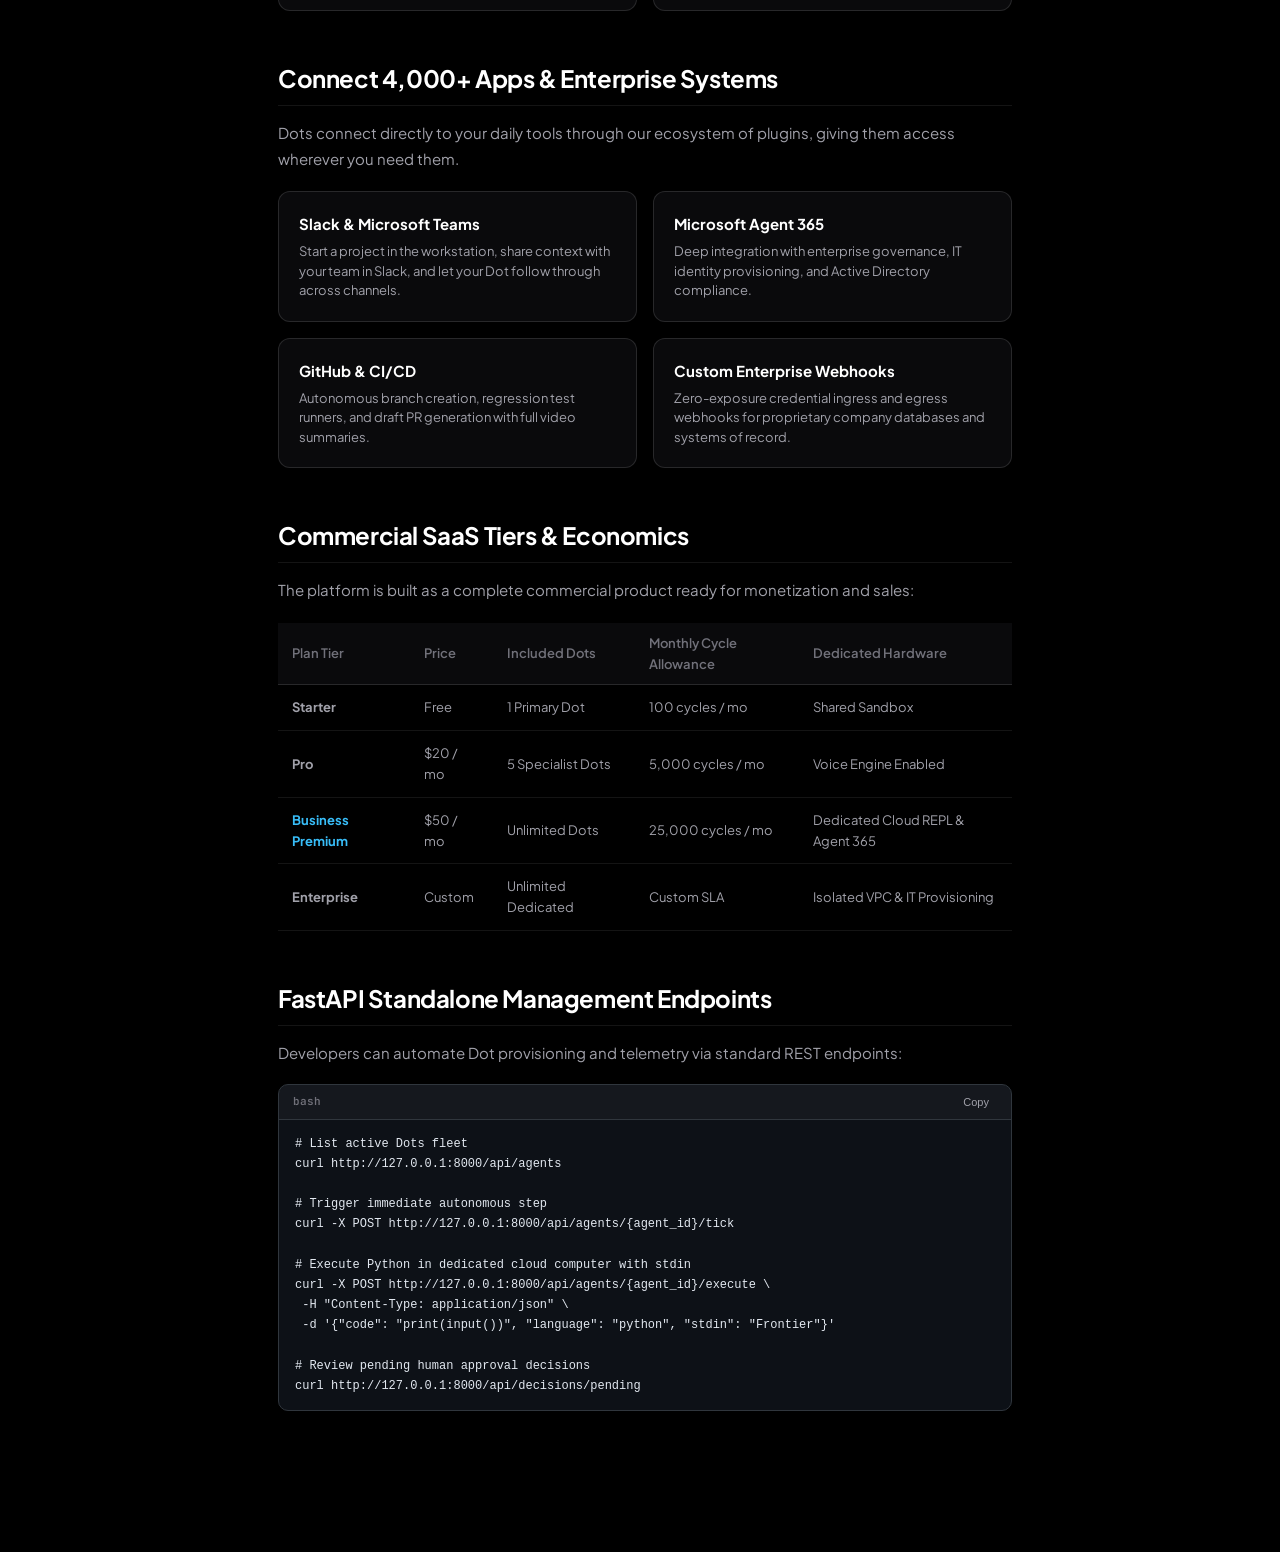
==== commit e6efa93f: "feat(ui/api): eliminate vibecoded styling, fix API answering loopholes, add serverless tender catalo" ====
--- a/web/docs.html
+++ b/web/docs.html
@@ -1,306 +1,306 @@
 <!DOCTYPE html>
 <html lang="en" data-theme="dark">
 <head>
-    <meta charset="UTF-8">
-    <meta name="viewport" content="width=device-width, initial-scale=1.0">
-    <title>ONE DOTS — Always-On Frontier Intelligence | Documentation Hub</title>
-    <!-- Fonts -->
-    <link rel="preconnect" href="https://fonts.googleapis.com">
-    <link rel="preconnect" href="https://fonts.gstatic.com" crossorigin>
-    <link href="https://fonts.googleapis.com/css2?family=Plus+Jakarta+Sans:wght@300;400;500;600;700;800&family=JetBrains+Mono:wght@400;500;600&display=swap" rel="stylesheet">
-    <link rel="stylesheet" href="docs.css">
+ <meta charset="UTF-8">
+ <meta name="viewport" content="width=device-width, initial-scale=1.0">
+ <title>ONE DOTS — Always-On Frontier Intelligence | Documentation Hub</title>
+ <!-- Fonts -->
+ <link rel="preconnect" href="https://fonts.googleapis.com">
+ <link rel="preconnect" href="https://fonts.gstatic.com" crossorigin>
+ <link href="https://fonts.googleapis.com/css2?family=Plus+Jakarta+Sans:wght@300;400;500;600;700;800&family=JetBrains+Mono:wght@400;500;600&display=swap" rel="stylesheet">
+ <link rel="stylesheet" href="docs.css">
 </head>
 <body>
 
-    <!-- Top Primary Header -->
-    <header class="docs-header">
-        <a href="/" class="docs-brand">
-            <span class="brand-icon">◈</span>
-            <span class="brand-title">ONE DOTS</span>
-            <span class="brand-learn-tag">Docs &amp; Learn</span>
-        </a>
-
-        <!-- Top Navigation -->
-        <nav class="docs-top-nav">
-            <a href="#overview" class="top-nav-link active">Overview</a>
-            <a href="#archetypes" class="top-nav-link">Archetypes</a>
-            <a href="#cloud-computer" class="top-nav-link">Cloud Computer</a>
-            <a href="#safeguards" class="top-nav-link">Safeguards</a>
-            <a href="#integrations" class="top-nav-link">Integrations</a>
-            <a href="#commercial-hub" class="top-nav-link">Commercial Tiers</a>
-        </nav>
-
-        <!-- Right Header Actions -->
-        <div class="header-actions">
-            <button class="search-trigger-btn" onclick="openSearchModal()">
-                <span>🔍 Start searching</span>
-                <span class="search-kbd">Ctrl+K</span>
-            </button>
-            <button class="theme-toggle-btn" onclick="toggleTheme()" title="Toggle Light / Dark Mode">
-                <span id="theme-icon">☀️</span>
-            </button>
-            <a href="/" class="cta-workstation-btn">
-                <span>Open Workstation</span>
-                <span>◈</span>
-            </a>
-        </div>
-    </header>
-
-    <!-- Context Subnav Bar (learn.chatgpt.com style) -->
-    <div class="docs-context-subnav">
-        <div class="subnav-inner">
-            <a href="#overview" class="subnav-item active">Overview</a>
-            <a href="#features" class="subnav-item">Features</a>
-            <a href="#cloud-computer" class="subnav-item">Cloud Computer</a>
-            <a href="#safeguards" class="subnav-item">Security &amp; Rules</a>
-            <a href="#archetypes" class="subnav-item">Specialist Archetypes</a>
-            <a href="#integrations" class="subnav-item">Ecosystem (4,000+ Apps)</a>
-            <a href="#commercial-hub" class="subnav-item">Commercial SaaS Tiers</a>
-            <a href="#api-reference" class="subnav-item">API Reference</a>
-        </div>
-    </div>
-
-    <!-- Main Documentation 3-Column Layout -->
-    <div class="docs-layout">
-
-        <!-- Column 1: Left Navigation Rail -->
-        <aside class="docs-left-nav">
-            <div class="nav-group">
-                <div class="nav-group-title">Get Started</div>
-                <ul class="nav-links-list">
-                    <li><a href="#overview" class="nav-link active">Overview</a></li>
-                    <li><a href="#meet-dots" class="nav-link">Meet dots <span class="nav-badge-pill">New</span></a></li>
-                    <li><a href="#archetypes" class="nav-link">Specialist Archetypes</a></li>
-                    <li><a href="#voice-calls" class="nav-link">Real-time Voice Calling</a></li>
-                </ul>
-            </div>
-
-            <div class="nav-group">
-                <div class="nav-group-title">Cloud Computer</div>
-                <ul class="nav-links-list">
-                    <li><a href="#cloud-computer" class="nav-link">Isolated Sandbox</a></li>
-                    <li><a href="#code-execution" class="nav-link">REPL &amp; Live Execution</a></li>
-                    <li><a href="#stdin-handling" class="nav-link">Standard Input (STDIN)</a></li>
-                    <li><a href="#file-storage" class="nav-link">Virtual Disk &amp; Files</a></li>
-                </ul>
-            </div>
-
-            <div class="nav-group">
-                <div class="nav-group-title">Frontier Intelligence</div>
-                <ul class="nav-links-list">
-                    <li><a href="#discovery-engine" class="nav-link">Empirical Discovery Engine</a></li>
-                    <li><a href="#tender-intelligence" class="nav-link">Tender Intelligence &amp; Bids</a></li>
-                    <li><a href="#always-on" class="nav-link">24/7 Autonomous Cadence</a></li>
-                    <li><a href="#proactive-research" class="nav-link">Proactive Research Vision</a></li>
-                    <li><a href="#memory-bank" class="nav-link">Episodic Memory Bank</a></li>
-                </ul>
-            </div>
-
-            <div class="nav-group">
-                <div class="nav-group-title">Safeguards &amp; Privacy</div>
-                <ul class="nav-links-list">
-                    <li><a href="#safeguards" class="nav-link">Action Auto-Review</a></li>
-                    <li><a href="#approval-gates" class="nav-link">Human Approval Gates</a></li>
-                    <li><a href="#security-perimeter" class="nav-link">Read-Only Boundaries</a></li>
-                </ul>
-            </div>
-
-            <div class="nav-group">
-                <div class="nav-group-title">Ecosystem</div>
-                <ul class="nav-links-list">
-                    <li><a href="#integrations" class="nav-link">4,000+ App Connectors</a></li>
-                    <li><a href="#slack-teams" class="nav-link">Slack &amp; Teams (Agent 365)</a></li>
-                    <li><a href="#github-webhooks" class="nav-link">GitHub &amp; Webhooks</a></li>
-                </ul>
-            </div>
-
-            <div class="nav-group">
-                <div class="nav-group-title">Commercial Hub</div>
-                <ul class="nav-links-list">
-                    <li><a href="#commercial-hub" class="nav-link">Monetization Tiers</a></li>
-                    <li><a href="#quotas-allowance" class="nav-link">Deep Work Quotas</a></li>
-                    <li><a href="#api-reference" class="nav-link">FastAPI Endpoints</a></li>
-                </ul>
-            </div>
-        </aside>
-
-        <!-- Column 2: Center Main Content -->
-        <main class="docs-main-content">
-            
-            <!-- Breadcrumbs -->
-            <div class="content-breadcrumb">
-                <span>Docs</span>
-                <span class="sep">/</span>
-                <span>Get started</span>
-                <span class="sep">/</span>
-                <span style="color: var(--text-primary);">Meet dots</span>
-            </div>
-
-            <!-- Page Title Row -->
-            <div class="doc-header-row">
-                <h1 class="doc-title" id="overview">Meet dots — Always-on frontier intelligence</h1>
-                <button class="page-copy-btn" onclick="copyCurrentUrl()">
-                    <span id="copy-btn-icon">📋</span>
-                    <span id="copy-btn-text">Copy link</span>
-                </button>
-            </div>
-
-            <p class="doc-lead">
-                Dots are remarkably capable, always-on autonomous agents built to handle everything. They’re a whole new way to work with AI—one that gets to know what matters to you, is always working on your behalf, and takes important work off your plate so you get more of your time and attention back.
-            </p>
-
-            <!-- Hero Feature Card -->
-            <div class="docs-hero-card" id="meet-dots">
-                <div style="display: flex; align-items: center; justify-content: space-between;">
-                    <div style="font-size: 14px; font-weight: 700; color: #fff;">◈ Autonomous Enterprise Agent Workstation</div>
-                    <span style="font-size: 11px; font-weight: 700; color: #10b981; background: rgba(16, 185, 129, 0.15); padding: 2px 8px; border-radius: 12px; border: 1px solid rgba(16, 185, 129, 0.3);">
-                        ● PRODUCTION READY
-                    </span>
-                </div>
-                <p style="font-size: 13px; color: #cbd5e1; margin-top: 8px;">
-                    Powered by Google Gemini 3.5, each Dot possesses its own isolated cloud computer, learns from feedback over time, and can work towards your mission 24/7.
-                </p>
-                <div class="hero-tags-row">
-                    <span class="hero-tag">✨ Google Gemini 3.5</span>
-                    <span class="hero-tag">💻 Dedicated Cloud Computer</span>
-                    <span class="hero-tag">🔍 Proactive Research 24/7</span>
-                    <span class="hero-tag">🛡️ Action Auto-Review</span>
-                    <span class="hero-tag">📞 Interactive Voice Calling</span>
-                    <span class="hero-tag">⚡ 4,000+ App Connectors</span>
-                </div>
-            </div>
-
-            <!-- Section 1: Specialist Archetypes -->
-            <section class="doc-section" id="archetypes">
-                <h2>Specialist Dots for Your Organization</h2>
-                <p>
-                    Your primary Dot works as your companion; specialist Dots take on dedicated departmental responsibilities across engineering, research, sales, product launches, and media production.
-                </p>
-
-                <div class="docs-cards-grid">
-                    <div class="docs-card">
-                        <div class="card-header-row">
-                            <span class="archetype-dot-pill" style="background: #3b82f6; box-shadow: 0 0 8px #3b82f6;"></span>
-                            <div class="card-title">Blue Dot (NOVA)</div>
-                        </div>
-                        <div class="card-subtext">
-                            <b>Product Launch Lead (Blue Face):</b> Learns positioning and creative standards. When product scope changes, NOVA updates the launch narrative, revises materials, and drafts customer outreach.
-                        </div>
-                    </div>
-
-                    <div class="docs-card">
-                        <div class="card-header-row">
-                            <span class="archetype-dot-pill" style="background: #84cc16; box-shadow: 0 0 8px #84cc16;"></span>
-                            <div class="card-title">Lime-Green Dot (SAGE)</div>
-                        </div>
-                        <div class="card-subtext">
-                            <b>Research Scientist (Lime-Green Face with Round Glasses):</b> Learns research hypotheses and evidence benchmarks. As new data arrives, SAGE executes sandbox statistical runs, investigates anomalies, and updates figures.
-                        </div>
-                    </div>
-
-                    <div class="docs-card">
-                        <div class="card-header-row">
-                            <span class="archetype-dot-pill" style="background: #f59e0b; box-shadow: 0 0 8px #f59e0b;"></span>
-                            <div class="card-title">Golden-Yellow Dot (AXIS)</div>
-                        </div>
-                        <div class="card-subtext">
-                            <b>Enterprise Sales &amp; POCs (Golden-Yellow Star Face):</b> Checks customer RFPs against documentation, builds proof-of-concept scripts in the cloud computer, and flags technical constraints.
-                        </div>
-                    </div>
-
-                    <div class="docs-card">
-                        <div class="card-header-row">
-                            <span class="archetype-dot-pill" style="background: #a855f7; box-shadow: 0 0 8px #a855f7;"></span>
-                            <div class="card-title">Purple Dot (MUSE)</div>
-                        </div>
-                        <div class="card-subtext">
-                            <b>Content Creator &amp; Media (Purple Face with Celestial Ring):</b> Ingests transcripts, identifies viral clip moments, generates show notes, and drafts formatted social threads for human sign-off.
-                        </div>
-                    </div>
-
-                    <div class="docs-card">
-                        <div class="card-header-row">
-                            <span class="archetype-dot-pill" style="background: #06b6d4; box-shadow: 0 0 10px #00f5ff;"></span>
-                            <div class="card-title">Dark Navy Dot (HEX)</div>
-                        </div>
-                        <div class="card-subtext">
-                            <b>Software Developer (Dark Navy Face with Glowing Cyan Features):</b> Watches customer feedback and issue trackers for bug reports, scopes fixes, runs regression test suites in the cloud computer, and drafts verified PRs with recorded diff summaries.
-                        </div>
-                    </div>
-
-                    <div class="docs-card">
-                        <div class="card-header-row">
-                            <span class="archetype-dot-pill" style="background: #ef4444; box-shadow: 0 0 10px #ef4444;"></span>
-                            <div class="card-title">Crimson-Red Dot (SILVER)</div>
-                        </div>
-                        <div class="card-subtext">
-                            <b>Empirical Discovery Scientist (Red Face):</b> Developed on David Silver's pure reinforcement learning paradigm. Discovers new algorithmic heuristics and mathematical invariants via sandbox trial-and-error with zero hallucinations.
-                        </div>
-                    </div>
-                </div>
-
-                <div class="callout callout-tip">
-                    <div class="callout-icon">💡</div>
-                    <div>
-                        <b>Team Collaboration:</b> All 6 specialist Dots collaborate on shared missions through shared episodic vector memory and isolated cloud computer containers.
-                    </div>
-                </div>
-            </section>
-
-            <!-- Section: Ineffable Empirical Discovery Engine -->
-            <section class="doc-section" id="discovery-engine">
-                <h2>Ineffable Empirical Discovery Engine (David Silver Pure RL)</h2>
-                <p>
-                    Inspired by DeepMind AI scientist David Silver (AlphaGo, MuZero) and startup Ineffable Intelligence ($5.1B valuation), the Empirical Discovery Engine builds AI that discovers new knowledge through its own attempts, experiments, and verifiable feedback, rather than learning solely from human-written text.
-                </p>
-                <div class="callout callout-note">
-                    <div class="callout-icon">🔬</div>
-                    <div>
-                        <b>Zero Hallucinations Guarantee:</b> The engine runs candidate heuristics in isolated, zero-network Python containers. A solution is strictly labeled a "Breakthrough" if it compiles, executes, and deterministically achieves an objective mathematical reward &gt; 0.9000.
-                    </div>
-                </div>
-                <h3>Active Empirical Simulators</h3>
-                <ul>
-                    <li><b>3 Independent Mutation Pools:</b> Employs Prompt Mutation, Abstract Syntax Tree (AST) Code Crossover, and Heuristic Synthesis to maintain genetic diversity.</li>
-                    <li><b>Online 1D Bin Packing:</b> Generates priority-scoring heuristics for stream item allocation, beating Best-Fit across Weibull and Gaussian item distributions.</li>
-                    <li><b>Range Query Throughput:</b> Discovers sub-linear O(1) query data structures that achieve 20x–50x speedups over standard segment trees.</li>
-                    <li><b>Prime Generator Invariants:</b> Searches algebraic polynomial invariant spaces to discover dense continuous prime sequences.</li>
-                </ul>
-            </section>
-
-            <!-- Section: AXIS Tender Intelligence -->
-            <section class="doc-section" id="tender-intelligence">
-                <h2>AXIS Tender Intelligence &amp; Bid Readiness</h2>
-                <p>
-                    The AXIS Tender Intelligence subsystem automates government procurement auditing across Indian public sector authorities (Maharashtra PWD, CPWD, NHAI):
-                </p>
-                <ul>
-                    <li><b>Sub-10s 100-Page NIT Ingestion:</b> High-speed PDF parsing extracts NIT numbers, authority details, estimated cost (INR Cr/Lakhs), EMD, and deadlines in under 10 seconds.</li>
-                    <li><b>Indian Statutory Bid Capacity:</b> Automatically computes <code>Available Bid Capacity = (A &times; N &times; 2) - B</code>, where <i>A</i> is maximum annual turnover, <i>N</i> is project duration, and <i>B</i> is ongoing contract commitments.</li>
-                    <li><b>Mandatory Compliance Auditing:</b> Evaluates contractor annual turnover (100%–150%), banker solvency certificates (40%), and similar single-work completions with grounded clause citations.</li>
-                    <li><b>15 Calibrated Benchmarks:</b> Pre-loaded authentic public sector tenders ranging from state highways to Greenfield expressways.</li>
-                    <li><b>One-Click Word (.docx) Deliverable:</b> Exports client-ready Microsoft Word Bid Readiness Dossiers and compliance matrices.</li>
-                </ul>
-            </section>
-
-            <!-- Section 2: Cloud Computer -->
-            <section class="doc-section" id="cloud-computer">
-                <h2>Dedicated Cloud Computer &amp; Execution</h2>
-                <p>
-                    Every Dot operates inside its own isolated cloud computer. The Dot can inspect code, manipulate files, run automated scripts, and test hypotheses in a quarantined sandbox environment.
-                </p>
-
-                <h3 id="code-execution">Live Code REPL Terminal</h3>
-                <p>
-                    The Cloud Computer Execution Terminal allows operators and agents to execute Python 3.13 and shell scripts with live telemetry, hardware resource meters, and instant stdout/stderr feedback.
-                </p>
-
-                <div class="code-block-wrapper">
-                    <div class="code-header">
-                        <span class="code-lang-tag">python</span>
-                        <button class="code-copy-btn" onclick="copyCode(this)">Copy</button>
-                    </div>
-                    <pre class="code-block"><code># 1. Inspect sandbox metrics
+ <!-- Top Primary Header -->
+ <header class="docs-header">
+ <a href="/" class="docs-brand">
+ <span class="brand-icon">◈</span>
+ <span class="brand-title">ONE DOTS</span>
+ <span class="brand-learn-tag">Docs &amp; Learn</span>
+ </a>
+
+ <!-- Top Navigation -->
+ <nav class="docs-top-nav">
+ <a href="#overview" class="top-nav-link active">Overview</a>
+ <a href="#archetypes" class="top-nav-link">Archetypes</a>
+ <a href="#cloud-computer" class="top-nav-link">Cloud Computer</a>
+ <a href="#safeguards" class="top-nav-link">Safeguards</a>
+ <a href="#integrations" class="top-nav-link">Integrations</a>
+ <a href="#commercial-hub" class="top-nav-link">Commercial Tiers</a>
+ </nav>
+
+ <!-- Right Header Actions -->
+ <div class="header-actions">
+ <button class="search-trigger-btn" onclick="openSearchModal()">
+ <span> Start searching</span>
+ <span class="search-kbd">Ctrl+K</span>
+ </button>
+ <button class="theme-toggle-btn" onclick="toggleTheme()" title="Toggle Light / Dark Mode">
+ <span id="theme-icon">☀️</span>
+ </button>
+ <a href="/" class="cta-workstation-btn">
+ <span>Open Workstation</span>
+ <span>◈</span>
+ </a>
+ </div>
+ </header>
+
+ <!-- Context Subnav Bar (learn.chatgpt.com style) -->
+ <div class="docs-context-subnav">
+ <div class="subnav-inner">
+ <a href="#overview" class="subnav-item active">Overview</a>
+ <a href="#features" class="subnav-item">Features</a>
+ <a href="#cloud-computer" class="subnav-item">Cloud Computer</a>
+ <a href="#safeguards" class="subnav-item">Security &amp; Rules</a>
+ <a href="#archetypes" class="subnav-item">Specialist Archetypes</a>
+ <a href="#integrations" class="subnav-item">Ecosystem (4,000+ Apps)</a>
+ <a href="#commercial-hub" class="subnav-item">Commercial SaaS Tiers</a>
+ <a href="#api-reference" class="subnav-item">API Reference</a>
+ </div>
+ </div>
+
+ <!-- Main Documentation 3-Column Layout -->
+ <div class="docs-layout">
+
+ <!-- Column 1: Left Navigation Rail -->
+ <aside class="docs-left-nav">
+ <div class="nav-group">
+ <div class="nav-group-title">Get Started</div>
+ <ul class="nav-links-list">
+ <li><a href="#overview" class="nav-link active">Overview</a></li>
+ <li><a href="#meet-dots" class="nav-link">Meet dots <span class="nav-badge-pill">New</span></a></li>
+ <li><a href="#archetypes" class="nav-link">Specialist Archetypes</a></li>
+ <li><a href="#voice-calls" class="nav-link">Real-time Voice Calling</a></li>
+ </ul>
+ </div>
+
+ <div class="nav-group">
+ <div class="nav-group-title">Cloud Computer</div>
+ <ul class="nav-links-list">
+ <li><a href="#cloud-computer" class="nav-link">Isolated Sandbox</a></li>
+ <li><a href="#code-execution" class="nav-link">REPL &amp; Live Execution</a></li>
+ <li><a href="#stdin-handling" class="nav-link">Standard Input (STDIN)</a></li>
+ <li><a href="#file-storage" class="nav-link">Virtual Disk &amp; Files</a></li>
+ </ul>
+ </div>
+
+ <div class="nav-group">
+ <div class="nav-group-title">Frontier Intelligence</div>
+ <ul class="nav-links-list">
+ <li><a href="#discovery-engine" class="nav-link">Empirical Discovery Engine</a></li>
+ <li><a href="#tender-intelligence" class="nav-link">Tender Intelligence &amp; Bids</a></li>
+ <li><a href="#always-on" class="nav-link">24/7 Autonomous Cadence</a></li>
+ <li><a href="#proactive-research" class="nav-link">Proactive Research Vision</a></li>
+ <li><a href="#memory-bank" class="nav-link">Episodic Memory Bank</a></li>
+ </ul>
+ </div>
+
+ <div class="nav-group">
+ <div class="nav-group-title">Safeguards &amp; Privacy</div>
+ <ul class="nav-links-list">
+ <li><a href="#safeguards" class="nav-link">Action Auto-Review</a></li>
+ <li><a href="#approval-gates" class="nav-link">Human Approval Gates</a></li>
+ <li><a href="#security-perimeter" class="nav-link">Read-Only Boundaries</a></li>
+ </ul>
+ </div>
+
+ <div class="nav-group">
+ <div class="nav-group-title">Ecosystem</div>
+ <ul class="nav-links-list">
+ <li><a href="#integrations" class="nav-link">4,000+ App Connectors</a></li>
+ <li><a href="#slack-teams" class="nav-link">Slack &amp; Teams (Agent 365)</a></li>
+ <li><a href="#github-webhooks" class="nav-link">GitHub &amp; Webhooks</a></li>
+ </ul>
+ </div>
+
+ <div class="nav-group">
+ <div class="nav-group-title">Commercial Hub</div>
+ <ul class="nav-links-list">
+ <li><a href="#commercial-hub" class="nav-link">Monetization Tiers</a></li>
+ <li><a href="#quotas-allowance" class="nav-link">Deep Work Quotas</a></li>
+ <li><a href="#api-reference" class="nav-link">FastAPI Endpoints</a></li>
+ </ul>
+ </div>
+ </aside>
+
+ <!-- Column 2: Center Main Content -->
+ <main class="docs-main-content">
+ 
+ <!-- Breadcrumbs -->
+ <div class="content-breadcrumb">
+ <span>Docs</span>
+ <span class="sep">/</span>
+ <span>Get started</span>
+ <span class="sep">/</span>
+ <span style="color: var(--text-primary);">Meet dots</span>
+ </div>
+
+ <!-- Page Title Row -->
+ <div class="doc-header-row">
+ <h1 class="doc-title" id="overview">Meet dots — Always-on frontier intelligence</h1>
+ <button class="page-copy-btn" onclick="copyCurrentUrl()">
+ <span id="copy-btn-icon"></span>
+ <span id="copy-btn-text">Copy link</span>
+ </button>
+ </div>
+
+ <p class="doc-lead">
+ Dots are remarkably capable, always-on autonomous agents built to handle everything. They’re a whole new way to work with AI—one that gets to know what matters to you, is always working on your behalf, and takes important work off your plate so you get more of your time and attention back.
+ </p>
+
+ <!-- Hero Feature Card -->
+ <div class="docs-hero-card" id="meet-dots">
+ <div style="display: flex; align-items: center; justify-content: space-between;">
+ <div style="font-size: 14px; font-weight: 700; color: #fff;">◈ Autonomous Enterprise Agent Workstation</div>
+ <span style="font-size: 11px; font-weight: 700; color: #10b981; background: rgba(16, 185, 129, 0.15); padding: 2px 8px; border-radius: 12px; border: 1px solid rgba(16, 185, 129, 0.3);">
+ ● PRODUCTION READY
+ </span>
+ </div>
+ <p style="font-size: 13px; color: #cbd5e1; margin-top: 8px;">
+ Powered by Google Gemini 3.5, each Dot possesses its own isolated cloud computer, learns from feedback over time, and can work towards your mission 24/7.
+ </p>
+ <div class="hero-tags-row">
+ <span class="hero-tag">✨ Google Gemini 3.5</span>
+ <span class="hero-tag"> Dedicated Cloud Computer</span>
+ <span class="hero-tag"> Proactive Research 24/7</span>
+ <span class="hero-tag"> Action Auto-Review</span>
+ <span class="hero-tag"> Interactive Voice Calling</span>
+ <span class="hero-tag">⚡ 4,000+ App Connectors</span>
+ </div>
+ </div>
+
+ <!-- Section 1: Specialist Archetypes -->
+ <section class="doc-section" id="archetypes">
+ <h2>Specialist Dots for Your Organization</h2>
+ <p>
+ Your primary Dot works as your companion; specialist Dots take on dedicated departmental responsibilities across engineering, research, sales, product launches, and media production.
+ </p>
+
+ <div class="docs-cards-grid">
+ <div class="docs-card">
+ <div class="card-header-row">
+ <span class="archetype-dot-pill" style="background: #3b82f6; box-shadow: 0 0 8px #3b82f6;"></span>
+ <div class="card-title">Blue Dot (NOVA)</div>
+ </div>
+ <div class="card-subtext">
+ <b>Product Launch Lead (Blue Face):</b> Learns positioning and creative standards. When product scope changes, NOVA updates the launch narrative, revises materials, and drafts customer outreach.
+ </div>
+ </div>
+
+ <div class="docs-card">
+ <div class="card-header-row">
+ <span class="archetype-dot-pill" style="background: #84cc16; box-shadow: 0 0 8px #84cc16;"></span>
+ <div class="card-title">Lime-Green Dot (SAGE)</div>
+ </div>
+ <div class="card-subtext">
+ <b>Research Scientist (Lime-Green Face with Round Glasses):</b> Learns research hypotheses and evidence benchmarks. As new data arrives, SAGE executes sandbox statistical runs, investigates anomalies, and updates figures.
+ </div>
+ </div>
+
+ <div class="docs-card">
+ <div class="card-header-row">
+ <span class="archetype-dot-pill" style="background: #f59e0b; box-shadow: 0 0 8px #f59e0b;"></span>
+ <div class="card-title">Golden-Yellow Dot (AXIS)</div>
+ </div>
+ <div class="card-subtext">
+ <b>Enterprise Sales &amp; POCs (Golden-Yellow Star Face):</b> Checks customer RFPs against documentation, builds proof-of-concept scripts in the cloud computer, and flags technical constraints.
+ </div>
+ </div>
+
+ <div class="docs-card">
+ <div class="card-header-row">
+ <span class="archetype-dot-pill" style="background: #a855f7; box-shadow: 0 0 8px #a855f7;"></span>
+ <div class="card-title">Purple Dot (MUSE)</div>
+ </div>
+ <div class="card-subtext">
+ <b>Content Creator &amp; Media (Purple Face with Celestial Ring):</b> Ingests transcripts, identifies viral clip moments, generates show notes, and drafts formatted social threads for human sign-off.
+ </div>
+ </div>
+
+ <div class="docs-card">
+ <div class="card-header-row">
+ <span class="archetype-dot-pill" style="background: #06b6d4; box-shadow: 0 0 10px #00f5ff;"></span>
+ <div class="card-title">Dark Navy Dot (HEX)</div>
+ </div>
+ <div class="card-subtext">
+ <b>Software Developer (Dark Navy Face with Glowing Cyan Features):</b> Watches customer feedback and issue trackers for bug reports, scopes fixes, runs regression test suites in the cloud computer, and drafts verified PRs with recorded diff summaries.
+ </div>
+ </div>
+
+ <div class="docs-card">
+ <div class="card-header-row">
+ <span class="archetype-dot-pill" style="background: #ef4444; box-shadow: 0 0 10px #ef4444;"></span>
+ <div class="card-title">Crimson-Red Dot (SILVER)</div>
+ </div>
+ <div class="card-subtext">
+ <b>Empirical Discovery Scientist (Red Face):</b> Developed on David Silver's pure reinforcement learning paradigm. Discovers new algorithmic heuristics and mathematical invariants via sandbox trial-and-error with zero hallucinations.
+ </div>
+ </div>
+ </div>
+
+ <div class="callout callout-tip">
+ <div class="callout-icon"></div>
+ <div>
+ <b>Team Collaboration:</b> All 6 specialist Dots collaborate on shared missions through shared episodic vector memory and isolated cloud computer containers.
+ </div>
+ </div>
+ </section>
+
+ <!-- Section: Ineffable Empirical Discovery Engine -->
+ <section class="doc-section" id="discovery-engine">
+ <h2>Ineffable Empirical Discovery Engine (David Silver Pure RL)</h2>
+ <p>
+ Inspired by DeepMind AI scientist David Silver (AlphaGo, MuZero) and startup Ineffable Intelligence ($5.1B valuation), the Empirical Discovery Engine builds AI that discovers new knowledge through its own attempts, experiments, and verifiable feedback, rather than learning solely from human-written text.
+ </p>
+ <div class="callout callout-note">
+ <div class="callout-icon"></div>
+ <div>
+ <b>Zero Hallucinations Guarantee:</b> The engine runs candidate heuristics in isolated, zero-network Python containers. A solution is strictly labeled a "Breakthrough" if it compiles, executes, and deterministically achieves an objective mathematical reward &gt; 0.9000.
+ </div>
+ </div>
+ <h3>Active Empirical Simulators</h3>
+ <ul>
+ <li><b>3 Independent Mutation Pools:</b> Employs Prompt Mutation, Abstract Syntax Tree (AST) Code Crossover, and Heuristic Synthesis to maintain genetic diversity.</li>
+ <li><b>Online 1D Bin Packing:</b> Generates priority-scoring heuristics for stream item allocation, beating Best-Fit across Weibull and Gaussian item distributions.</li>
+ <li><b>Range Query Throughput:</b> Discovers sub-linear O(1) query data structures that achieve 20x–50x speedups over standard segment trees.</li>
+ <li><b>Prime Generator Invariants:</b> Searches algebraic polynomial invariant spaces to discover dense continuous prime sequences.</li>
+ </ul>
+ </section>
+
+ <!-- Section: AXIS Tender Intelligence -->
+ <section class="doc-section" id="tender-intelligence">
+ <h2>AXIS Tender Intelligence &amp; Bid Readiness</h2>
+ <p>
+ The AXIS Tender Intelligence subsystem automates government procurement auditing across Indian public sector authorities (Maharashtra PWD, CPWD, NHAI):
+ </p>
+ <ul>
+ <li><b>Sub-10s 100-Page NIT Ingestion:</b> High-speed PDF parsing extracts NIT numbers, authority details, estimated cost (INR Cr/Lakhs), EMD, and deadlines in under 10 seconds.</li>
+ <li><b>Indian Statutory Bid Capacity:</b> Automatically computes <code>Available Bid Capacity = (A &times; N &times; 2) - B</code>, where <i>A</i> is maximum annual turnover, <i>N</i> is project duration, and <i>B</i> is ongoing contract commitments.</li>
+ <li><b>Mandatory Compliance Auditing:</b> Evaluates contractor annual turnover (100%–150%), banker solvency certificates (40%), and similar single-work completions with grounded clause citations.</li>
+ <li><b>15 Calibrated Benchmarks:</b> Pre-loaded authentic public sector tenders ranging from state highways to Greenfield expressways.</li>
+ <li><b>One-Click Word (.docx) Deliverable:</b> Exports client-ready Microsoft Word Bid Readiness Dossiers and compliance matrices.</li>
+ </ul>
+ </section>
+
+ <!-- Section 2: Cloud Computer -->
+ <section class="doc-section" id="cloud-computer">
+ <h2>Dedicated Cloud Computer &amp; Execution</h2>
+ <p>
+ Every Dot operates inside its own isolated cloud computer. The Dot can inspect code, manipulate files, run automated scripts, and test hypotheses in a quarantined sandbox environment.
+ </p>
+
+ <h3 id="code-execution">Live Code REPL Terminal</h3>
+ <p>
+ The Cloud Computer Execution Terminal allows operators and agents to execute Python 3.13 and shell scripts with live telemetry, hardware resource meters, and instant stdout/stderr feedback.
+ </p>
+
+ <div class="code-block-wrapper">
+ <div class="code-header">
+ <span class="code-lang-tag">python</span>
+ <button class="code-copy-btn" onclick="copyCode(this)">Copy</button>
+ </div>
+ <pre class="code-block"><code># 1. Inspect sandbox metrics
 import json, math
 
 data = [12.4, 15.8, 14.2, 19.5, 23.1, 28.0]
@@ -310,211 +310,211 @@
 # 2. Interactive user input (Non-interactive safe shim)
 name = input("Enter operator handle: ")
 print(f"Verified session for: {name}")</code></pre>
-                </div>
-
-                <h3 id="stdin-handling">Safe Standard Input (STDIN) Architecture</h3>
-                <p>
-                    Unlike traditional batch runners that freeze on interactive <code>input()</code> calls, the DOTS Cloud Computer includes a non-interactive safe input shim alongside dedicated <b>STDIN</b> input fields in the workstation UI:
-                </p>
-                <ul>
-                    <li><b>With Stdin:</b> Characters provided in the STDIN field are passed directly into the process.</li>
-                    <li><b>Without Stdin:</b> The input shim catches <code>EOFError</code> and gracefully defaults to <code>"User"</code> in milliseconds, completely preventing 30-second execution timeouts.</li>
-                </ul>
-
-                <h3 id="file-storage">Virtual Disk &amp; Workspace Storage</h3>
-                <p>
-                    Dots retain workspace files across executions. The Workstation File Studio allows operators to create, edit, save, download, and delete files with live storage HUD meters.
-                </p>
-            </section>
-
-            <!-- Section 3: Voice Calling -->
-            <section class="doc-section" id="voice-calls">
-                <h2>Real-Time Interactive Voice Calling</h2>
-                <p>
-                    When you need to talk something out, you can hop on a real-time voice call directly with your Dot. The voice interface uses the Google Gemini 3.5 Audio Engine combined with dynamic browser speech recognition and synthesis.
-                </p>
-                <div class="callout callout-note">
-                    <div class="callout-icon">📞</div>
-                    <div>
-                        <b>Adaptive Speech:</b> The voice engine renders concentric visualizer rings and real-time frequency bars. The more you talk, the more the Dot adapts to your tone, communication style, and standards.
-                    </div>
-                </div>
-            </section>
-
-            <!-- Section 4: Safeguards & Action Auto-Review -->
-            <section class="doc-section" id="safeguards">
-                <h2>Action Auto-Review &amp; Human In-The-Loop Safeguards</h2>
-                <p>
-                    Dots operate under built-in safety boundaries. The <b>Auto-Review</b> engine inspects proposed actions against security rules to categorize operations into autonomous execution or required human sign-off.
-                </p>
-
-                <table class="docs-table">
-                    <thead>
-                        <tr>
-                            <th>Action Risk Level</th>
-                            <th>Operation Type</th>
-                            <th>System Response</th>
-                        </tr>
-                    </thead>
-                    <tbody>
-                        <tr>
-                            <td><span style="color:#10b981; font-weight:700;">LOW RISK</span></td>
-                            <td>Sandbox code execution, web research, file read/write</td>
-                            <td>Executes autonomously in background</td>
-                        </tr>
-                        <tr>
-                            <td><span style="color:#f59e0b; font-weight:700;">MEDIUM RISK</span></td>
-                            <td>Drafting customer communications, preparing PRs</td>
-                            <td>Prepared as drafts awaiting review</td>
-                        </tr>
-                        <tr>
-                            <td><span style="color:#ef4444; font-weight:700;">HIGH RISK</span></td>
-                            <td>External credential access, database drop, production deploy</td>
-                            <td>Halts &amp; triggers <b>Approval Alert Banner</b></td>
-                        </tr>
-                        <tr>
-                            <td><span style="color:#a855f7; font-weight:700;">BLOCKED</span></td>
-                            <td>Credential extraction, password alterations</td>
-                            <td>Permanently prohibited by policy</td>
-                        </tr>
-                    </tbody>
-                </table>
-
-                <h3 id="approval-gates">One-Click Human Approval Gates</h3>
-                <p>
-                    When a protected operation is requested, the Workstation displays an animated top alert banner allowing the operator to <b>Approve &amp; Run</b> or <b>Reject &amp; Adapt</b>.
-                </p>
-
-                <h3 id="enterprise-security">19 Enterprise Security &amp; Defensive Hardening Layers</h3>
-                <p>
-                    ONE DOTS is hardened according to OWASP Top 10 guidelines and strict enterprise defense-in-depth principles:
-                </p>
-                <div class="docs-cards-grid" style="grid-template-columns: repeat(2, 1fr); margin-top: 14px;">
-                    <div class="docs-card">
-                        <div class="card-title">🛡️ Row Level Security (RLS)</div>
-                        <div class="card-subtext">All database queries, agents, and artifacts are strictly scoped to authenticated tenant IDs. Cross-tenant reads or writes are impossible.</div>
-                    </div>
-                    <div class="docs-card">
-                        <div class="card-title">📜 Tamper-Evident Audit Vault</div>
-                        <div class="card-subtext">Every administrative action, fleet deployment, sandbox code execution, and escalation decision is recorded in an immutable audit ledger.</div>
-                    </div>
-                    <div class="docs-card">
-                        <div class="card-title">🔑 Zero-Trust Auth On Every Route</div>
-                        <div class="card-subtext">All operational API endpoints mandate Bearer JWT or API key authentication with strict Role-Based Access Control (RBAC).</div>
-                    </div>
-                    <div class="docs-card">
-                        <div class="card-title">🗄️ Private Storage &amp; Anti-Traversal</div>
-                        <div class="card-subtext">Agent sandboxes and browser screenshots are strictly private. All paths are resolved against root boundaries to defeat directory traversal.</div>
-                    </div>
-                    <div class="docs-card">
-                        <div class="card-title">⏱️ Sliding-Window Rate Limiting</div>
-                        <div class="card-subtext">Protects API endpoints with tiered rate limits, returning standard HTTP 429 and Retry-After headers to prevent compute abuse.</div>
-                    </div>
-                    <div class="docs-card">
-                        <div class="card-title">🧩 Cryptographic CAPTCHA</div>
-                        <div class="card-subtext">Public deployment forms and ingress actions are protected by signed human-verification challenges without third-party trackers.</div>
-                    </div>
-                </div>
-            </section>
-
-            <!-- Section 5: Ecosystem & Integrations -->
-            <section class="doc-section" id="integrations">
-                <h2>Connect 4,000+ Apps &amp; Enterprise Systems</h2>
-                <p>
-                    Dots connect directly to your daily tools through our ecosystem of plugins, giving them access wherever you need them.
-                </p>
-
-                <div class="docs-cards-grid">
-                    <div class="docs-card" id="slack-teams">
-                        <div class="card-title">💬 Slack &amp; Microsoft Teams</div>
-                        <div class="card-subtext" style="margin-top:6px;">
-                            Start a project in the workstation, share context with your team in Slack, and let your Dot follow through across channels.
-                        </div>
-                    </div>
-                    <div class="docs-card">
-                        <div class="card-title">💼 Microsoft Agent 365</div>
-                        <div class="card-subtext" style="margin-top:6px;">
-                            Deep integration with enterprise governance, IT identity provisioning, and Active Directory compliance.
-                        </div>
-                    </div>
-                    <div class="docs-card" id="github-webhooks">
-                        <div class="card-title">🐙 GitHub &amp; CI/CD</div>
-                        <div class="card-subtext" style="margin-top:6px;">
-                            Autonomous branch creation, regression test runners, and draft PR generation with full video summaries.
-                        </div>
-                    </div>
-                    <div class="docs-card">
-                        <div class="card-title">🔗 Custom Enterprise Webhooks</div>
-                        <div class="card-subtext" style="margin-top:6px;">
-                            Zero-exposure credential ingress and egress webhooks for proprietary company databases and systems of record.
-                        </div>
-                    </div>
-                </div>
-            </section>
-
-            <!-- Section 6: Commercial SaaS Hub -->
-            <section class="doc-section" id="commercial-hub">
-                <h2>Commercial SaaS Tiers &amp; Economics</h2>
-                <p>
-                    The platform is built as a complete commercial product ready for monetization and sales:
-                </p>
-
-                <table class="docs-table" id="quotas-allowance">
-                    <thead>
-                        <tr>
-                            <th>Plan Tier</th>
-                            <th>Price</th>
-                            <th>Included Dots</th>
-                            <th>Monthly Cycle Allowance</th>
-                            <th>Dedicated Hardware</th>
-                        </tr>
-                    </thead>
-                    <tbody>
-                        <tr>
-                            <td><b>Starter</b></td>
-                            <td>Free</td>
-                            <td>1 Primary Dot</td>
-                            <td>100 cycles / mo</td>
-                            <td>Shared Sandbox</td>
-                        </tr>
-                        <tr>
-                            <td><b>Pro</b></td>
-                            <td>$20 / mo</td>
-                            <td>5 Specialist Dots</td>
-                            <td>5,000 cycles / mo</td>
-                            <td>Voice Engine Enabled</td>
-                        </tr>
-                        <tr>
-                            <td><b style="color: #38bdf8;">Business Premium</b></td>
-                            <td>$50 / mo</td>
-                            <td>Unlimited Dots</td>
-                            <td>25,000 cycles / mo</td>
-                            <td>Dedicated Cloud REPL &amp; Agent 365</td>
-                        </tr>
-                        <tr>
-                            <td><b>Enterprise</b></td>
-                            <td>Custom</td>
-                            <td>Unlimited Dedicated</td>
-                            <td>Custom SLA</td>
-                            <td>Isolated VPC &amp; IT Provisioning</td>
-                        </tr>
-                    </tbody>
-                </table>
-            </section>
-
-            <!-- Section 7: API Reference -->
-            <section class="doc-section" id="api-reference">
-                <h2>FastAPI Standalone Management Endpoints</h2>
-                <p>
-                    Developers can automate Dot provisioning and telemetry via standard REST endpoints:
-                </p>
-
-                <div class="code-block-wrapper">
-                    <div class="code-header">
-                        <span class="code-lang-tag">bash</span>
-                        <button class="code-copy-btn" onclick="copyCode(this)">Copy</button>
-                    </div>
-                    <pre class="code-block"><code># List active Dots fleet
+ </div>
+
+ <h3 id="stdin-handling">Safe Standard Input (STDIN) Architecture</h3>
+ <p>
+ Unlike traditional batch runners that freeze on interactive <code>input()</code> calls, the DOTS Cloud Computer includes a non-interactive safe input shim alongside dedicated <b>STDIN</b> input fields in the workstation UI:
+ </p>
+ <ul>
+ <li><b>With Stdin:</b> Characters provided in the STDIN field are passed directly into the process.</li>
+ <li><b>Without Stdin:</b> The input shim catches <code>EOFError</code> and gracefully defaults to <code>"User"</code> in milliseconds, completely preventing 30-second execution timeouts.</li>
+ </ul>
+
+ <h3 id="file-storage">Virtual Disk &amp; Workspace Storage</h3>
+ <p>
+ Dots retain workspace files across executions. The Workstation File Studio allows operators to create, edit, save, download, and delete files with live storage HUD meters.
+ </p>
+ </section>
+
+ <!-- Section 3: Voice Calling -->
+ <section class="doc-section" id="voice-calls">
+ <h2>Real-Time Interactive Voice Calling</h2>
+ <p>
+ When you need to talk something out, you can hop on a real-time voice call directly with your Dot. The voice interface uses the Google Gemini 3.5 Audio Engine combined with dynamic browser speech recognition and synthesis.
+ </p>
+ <div class="callout callout-note">
+ <div class="callout-icon"></div>
+ <div>
+ <b>Adaptive Speech:</b> The voice engine renders concentric visualizer rings and real-time frequency bars. The more you talk, the more the Dot adapts to your tone, communication style, and standards.
+ </div>
+ </div>
+ </section>
+
+ <!-- Section 4: Safeguards & Action Auto-Review -->
+ <section class="doc-section" id="safeguards">
+ <h2>Action Auto-Review &amp; Human In-The-Loop Safeguards</h2>
+ <p>
+ Dots operate under built-in safety boundaries. The <b>Auto-Review</b> engine inspects proposed actions against security rules to categorize operations into autonomous execution or required human sign-off.
+ </p>
+
+ <table class="docs-table">
+ <thead>
+ <tr>
+ <th>Action Risk Level</th>
+ <th>Operation Type</th>
+ <th>System Response</th>
+ </tr>
+ </thead>
+ <tbody>
+ <tr>
+ <td><span style="color:#10b981; font-weight:700;">LOW RISK</span></td>
+ <td>Sandbox code execution, web research, file read/write</td>
+ <td>Executes autonomously in background</td>
+ </tr>
+ <tr>
+ <td><span style="color:#f59e0b; font-weight:700;">MEDIUM RISK</span></td>
+ <td>Drafting customer communications, preparing PRs</td>
+ <td>Prepared as drafts awaiting review</td>
+ </tr>
+ <tr>
+ <td><span style="color:#ef4444; font-weight:700;">HIGH RISK</span></td>
+ <td>External credential access, database drop, production deploy</td>
+ <td>Halts &amp; triggers <b>Approval Alert Banner</b></td>
+ </tr>
+ <tr>
+ <td><span style="color:#a855f7; font-weight:700;">BLOCKED</span></td>
+ <td>Credential extraction, password alterations</td>
+ <td>Permanently prohibited by policy</td>
+ </tr>
+ </tbody>
+ </table>
+
+ <h3 id="approval-gates">One-Click Human Approval Gates</h3>
+ <p>
+ When a protected operation is requested, the Workstation displays an animated top alert banner allowing the operator to <b>Approve &amp; Run</b> or <b>Reject &amp; Adapt</b>.
+ </p>
+
+ <h3 id="enterprise-security">19 Enterprise Security &amp; Defensive Hardening Layers</h3>
+ <p>
+ ONE DOTS is hardened according to OWASP Top 10 guidelines and strict enterprise defense-in-depth principles:
+ </p>
+ <div class="docs-cards-grid" style="grid-template-columns: repeat(2, 1fr); margin-top: 14px;">
+ <div class="docs-card">
+ <div class="card-title"> Row Level Security (RLS)</div>
+ <div class="card-subtext">All database queries, agents, and artifacts are strictly scoped to authenticated tenant IDs. Cross-tenant reads or writes are impossible.</div>
+ </div>
+ <div class="docs-card">
+ <div class="card-title"> Tamper-Evident Audit Vault</div>
+ <div class="card-subtext">Every administrative action, fleet deployment, sandbox code execution, and escalation decision is recorded in an immutable audit ledger.</div>
+ </div>
+ <div class="docs-card">
+ <div class="card-title"> Zero-Trust Auth On Every Route</div>
+ <div class="card-subtext">All operational API endpoints mandate Bearer JWT or API key authentication with strict Role-Based Access Control (RBAC).</div>
+ </div>
+ <div class="docs-card">
+ <div class="card-title"> Private Storage &amp; Anti-Traversal</div>
+ <div class="card-subtext">Agent sandboxes and browser screenshots are strictly private. All paths are resolved against root boundaries to defeat directory traversal.</div>
+ </div>
+ <div class="docs-card">
+ <div class="card-title">⏱️ Sliding-Window Rate Limiting</div>
+ <div class="card-subtext">Protects API endpoints with tiered rate limits, returning standard HTTP 429 and Retry-After headers to prevent compute abuse.</div>
+ </div>
+ <div class="docs-card">
+ <div class="card-title"> Cryptographic CAPTCHA</div>
+ <div class="card-subtext">Public deployment forms and ingress actions are protected by signed human-verification challenges without third-party trackers.</div>
+ </div>
+ </div>
+ </section>
+
+ <!-- Section 5: Ecosystem & Integrations -->
+ <section class="doc-section" id="integrations">
+ <h2>Connect 4,000+ Apps &amp; Enterprise Systems</h2>
+ <p>
+ Dots connect directly to your daily tools through our ecosystem of plugins, giving them access wherever you need them.
+ </p>
+
+ <div class="docs-cards-grid">
+ <div class="docs-card" id="slack-teams">
+ <div class="card-title"> Slack &amp; Microsoft Teams</div>
+ <div class="card-subtext" style="margin-top:6px;">
+ Start a project in the workstation, share context with your team in Slack, and let your Dot follow through across channels.
+ </div>
+ </div>
+ <div class="docs-card">
+ <div class="card-title"> Microsoft Agent 365</div>
+ <div class="card-subtext" style="margin-top:6px;">
+ Deep integration with enterprise governance, IT identity provisioning, and Active Directory compliance.
+ </div>
+ </div>
+ <div class="docs-card" id="github-webhooks">
+ <div class="card-title"> GitHub &amp; CI/CD</div>
+ <div class="card-subtext" style="margin-top:6px;">
+ Autonomous branch creation, regression test runners, and draft PR generation with full video summaries.
+ </div>
+ </div>
+ <div class="docs-card">
+ <div class="card-title"> Custom Enterprise Webhooks</div>
+ <div class="card-subtext" style="margin-top:6px;">
+ Zero-exposure credential ingress and egress webhooks for proprietary company databases and systems of record.
+ </div>
+ </div>
+ </div>
+ </section>
+
+ <!-- Section 6: Commercial SaaS Hub -->
+ <section class="doc-section" id="commercial-hub">
+ <h2>Commercial SaaS Tiers &amp; Economics</h2>
+ <p>
+ The platform is built as a complete commercial product ready for monetization and sales:
+ </p>
+
+ <table class="docs-table" id="quotas-allowance">
+ <thead>
+ <tr>
+ <th>Plan Tier</th>
+ <th>Price</th>
+ <th>Included Dots</th>
+ <th>Monthly Cycle Allowance</th>
+ <th>Dedicated Hardware</th>
+ </tr>
+ </thead>
+ <tbody>
+ <tr>
+ <td><b>Starter</b></td>
+ <td>Free</td>
+ <td>1 Primary Dot</td>
+ <td>100 cycles / mo</td>
+ <td>Shared Sandbox</td>
+ </tr>
+ <tr>
+ <td><b>Pro</b></td>
+ <td>$20 / mo</td>
+ <td>5 Specialist Dots</td>
+ <td>5,000 cycles / mo</td>
+ <td>Voice Engine Enabled</td>
+ </tr>
+ <tr>
+ <td><b style="color: #38bdf8;">Business Premium</b></td>
+ <td>$50 / mo</td>
+ <td>Unlimited Dots</td>
+ <td>25,000 cycles / mo</td>
+ <td>Dedicated Cloud REPL &amp; Agent 365</td>
+ </tr>
+ <tr>
+ <td><b>Enterprise</b></td>
+ <td>Custom</td>
+ <td>Unlimited Dedicated</td>
+ <td>Custom SLA</td>
+ <td>Isolated VPC &amp; IT Provisioning</td>
+ </tr>
+ </tbody>
+ </table>
+ </section>
+
+ <!-- Section 7: API Reference -->
+ <section class="doc-section" id="api-reference">
+ <h2>FastAPI Standalone Management Endpoints</h2>
+ <p>
+ Developers can automate Dot provisioning and telemetry via standard REST endpoints:
+ </p>
+
+ <div class="code-block-wrapper">
+ <div class="code-header">
+ <span class="code-lang-tag">bash</span>
+ <button class="code-copy-btn" onclick="copyCode(this)">Copy</button>
+ </div>
+ <pre class="code-block"><code># List active Dots fleet
 curl http://127.0.0.1:8000/api/agents
 
 # Trigger immediate autonomous step
@@ -522,124 +522,124 @@
 
 # Execute Python in dedicated cloud computer with stdin
 curl -X POST http://127.0.0.1:8000/api/agents/{agent_id}/execute \
-     -H "Content-Type: application/json" \
-     -d '{"code": "print(input())", "language": "python", "stdin": "Frontier"}'
+ -H "Content-Type: application/json" \
+ -d '{"code": "print(input())", "language": "python", "stdin": "Frontier"}'
 
 # Review pending human approval decisions
 curl http://127.0.0.1:8000/api/decisions/pending</code></pre>
-                </div>
-            </section>
-
-        </main>
-
-        <!-- Column 3: Right Table of Contents (On this page) -->
-        <aside class="docs-toc-rail">
-            <div class="toc-title">On this page</div>
-            <ul class="toc-list">
-                <li><a href="#overview" class="toc-link active">Overview</a></li>
-                <li><a href="#meet-dots" class="toc-link">Meet dots</a></li>
-                <li><a href="#archetypes" class="toc-link">6 Specialist Archetypes</a></li>
-                <li><a href="#discovery-engine" class="toc-link">Empirical Discovery Engine</a></li>
-                <li><a href="#tender-intelligence" class="toc-link">Tender Intelligence &amp; Bids</a></li>
-                <li><a href="#cloud-computer" class="toc-link">Cloud Computer</a></li>
-                <li><a href="#code-execution" class="toc-link">Code Execution</a></li>
-                <li><a href="#stdin-handling" class="toc-link">Safe STDIN Handling</a></li>
-                <li><a href="#voice-calls" class="toc-link">Voice Calling</a></li>
-                <li><a href="#safeguards" class="toc-link">Action Auto-Review</a></li>
-                <li><a href="#integrations" class="toc-link">4,000+ Apps Ecosystem</a></li>
-                <li><a href="#commercial-hub" class="toc-link">Commercial SaaS Tiers</a></li>
-                <li><a href="#api-reference" class="toc-link">API Reference</a></li>
-            </ul>
-        </aside>
-
-    </div>
-
-    <!-- Floating "Ask AI" Docs Agent Button (Exact learn.chatgpt.com) -->
-    <button class="docs-agent-launcher-btn" id="btn-open-docs-agent" onclick="toggleDocsAgent()">
-        <span>✨ Ask AI Docs Agent</span>
-    </button>
-
-    <!-- Sliding Docs Agent Drawer (440px side-drawer) -->
-    <div class="docs-agent-drawer" id="docs-agent-drawer">
-        <div class="drawer-header">
-            <div class="drawer-title">
-                <span>◈</span>
-                <span>Docs Agent (Google Gemini 3.5)</span>
-            </div>
-            <div class="drawer-actions">
-                <button class="drawer-icon-btn" onclick="clearDocsChat()" title="Start New Chat">↺</button>
-                <button class="drawer-icon-btn" onclick="toggleDocsAgent()" title="Close Drawer">&times;</button>
-            </div>
-        </div>
-
-        <div class="drawer-content">
-            <div class="drawer-messages-stream" id="docs-chat-stream">
-                <div class="drawer-msg agent">
-                    Hello! I am your AI Docs Assistant. Ask me anything about Dots, Cloud Computer execution, STDIN handling, or the 5 specialist archetypes.
-                </div>
-            </div>
-
-            <div class="agent-starter-prompts" id="docs-starter-prompts">
-                <button class="starter-prompt-pill" onclick="sendStarterPrompt(this)">
-                    How does the Cloud Computer handle input() and stdin?
-                </button>
-                <button class="starter-prompt-pill" onclick="sendStarterPrompt(this)">
-                    Explain the 5 specialist Dot archetypes and their roles
-                </button>
-                <button class="starter-prompt-pill" onclick="sendStarterPrompt(this)">
-                    How does the Action Auto-Review approval gate work?
-                </button>
-            </div>
-        </div>
-
-        <form class="drawer-input-row" id="docs-agent-form" onsubmit="handleDocsAgentSubmit(event)">
-            <input type="text" id="docs-agent-input" class="drawer-input" placeholder="Ask a question about the docs..." autocomplete="off">
-            <button type="submit" class="cta-workstation-btn" style="padding: 6px 14px; font-size: 12px;">Ask</button>
-        </form>
-    </div>
-
-    <!-- Global Search Modal (Ctrl+K) -->
-    <div class="search-modal-overlay" id="search-modal-overlay" onclick="handleSearchOverlayClick(event)">
-        <div class="search-modal-card">
-            <div class="search-input-header">
-                <span style="font-size: 16px; color: var(--text-tertiary);">🔍</span>
-                <input type="text" class="search-input-box" id="global-search-input" placeholder="Search documentation, guides, and API endpoints..." oninput="filterDocsSearch(this.value)">
-                <span class="search-kbd">ESC</span>
-            </div>
-            <div class="search-results-list" id="search-results-list">
-                <a href="#overview" class="search-result-item" onclick="closeSearchModal()">
-                    <span class="result-item-title">Meet dots — Overview</span>
-                    <span class="result-item-sub">Always-on frontier intelligence platform powered by Gemini 3.5</span>
-                </a>
-                <a href="#archetypes" class="search-result-item" onclick="closeSearchModal()">
-                    <span class="result-item-title">Specialist Archetypes</span>
-                    <span class="result-item-sub">Blue Dot (NOVA), Lime-Green Dot (SAGE), AXIS, MUSE, HEX</span>
-                </a>
-                <a href="#cloud-computer" class="search-result-item" onclick="closeSearchModal()">
-                    <span class="result-item-title">Cloud Computer &amp; Safe STDIN</span>
-                    <span class="result-item-sub">Isolated sandboxes, live code execution, interactive input handling</span>
-                </a>
-                <a href="#voice-calls" class="search-result-item" onclick="closeSearchModal()">
-                    <span class="result-item-title">Real-Time Voice Calls</span>
-                    <span class="result-item-sub">Audio visualizer rings and Gemini 3.5 audio speech engine</span>
-                </a>
-                <a href="#safeguards" class="search-result-item" onclick="closeSearchModal()">
-                    <span class="result-item-title">Action Auto-Review &amp; Approvals</span>
-                    <span class="result-item-sub">Human-in-the-loop approval gate and security perimeters</span>
-                </a>
-                <a href="#integrations" class="search-result-item" onclick="closeSearchModal()">
-                    <span class="result-item-title">Connect 4,000+ Apps</span>
-                    <span class="result-item-sub">Slack, Microsoft Teams, Agent 365, GitHub, Webhooks</span>
-                </a>
-                <a href="#commercial-hub" class="search-result-item" onclick="closeSearchModal()">
-                    <span class="result-item-title">Commercial SaaS Tiers</span>
-                    <span class="result-item-sub">Business Premium $50/mo, deep work cycle quotas</span>
-                </a>
-            </div>
-        </div>
-    </div>
-
-    <!-- Scripts -->
-    <script src="docs.js"></script>
+ </div>
+ </section>
+
+ </main>
+
+ <!-- Column 3: Right Table of Contents (On this page) -->
+ <aside class="docs-toc-rail">
+ <div class="toc-title">On this page</div>
+ <ul class="toc-list">
+ <li><a href="#overview" class="toc-link active">Overview</a></li>
+ <li><a href="#meet-dots" class="toc-link">Meet dots</a></li>
+ <li><a href="#archetypes" class="toc-link">6 Specialist Archetypes</a></li>
+ <li><a href="#discovery-engine" class="toc-link">Empirical Discovery Engine</a></li>
+ <li><a href="#tender-intelligence" class="toc-link">Tender Intelligence &amp; Bids</a></li>
+ <li><a href="#cloud-computer" class="toc-link">Cloud Computer</a></li>
+ <li><a href="#code-execution" class="toc-link">Code Execution</a></li>
+ <li><a href="#stdin-handling" class="toc-link">Safe STDIN Handling</a></li>
+ <li><a href="#voice-calls" class="toc-link">Voice Calling</a></li>
+ <li><a href="#safeguards" class="toc-link">Action Auto-Review</a></li>
+ <li><a href="#integrations" class="toc-link">4,000+ Apps Ecosystem</a></li>
+ <li><a href="#commercial-hub" class="toc-link">Commercial SaaS Tiers</a></li>
+ <li><a href="#api-reference" class="toc-link">API Reference</a></li>
+ </ul>
+ </aside>
+
+ </div>
+
+ <!-- Floating "Ask AI" Docs Agent Button (Exact learn.chatgpt.com) -->
+ <button class="docs-agent-launcher-btn" id="btn-open-docs-agent" onclick="toggleDocsAgent()">
+ <span>✨ Ask AI Docs Agent</span>
+ </button>
+
+ <!-- Sliding Docs Agent Drawer (440px side-drawer) -->
+ <div class="docs-agent-drawer" id="docs-agent-drawer">
+ <div class="drawer-header">
+ <div class="drawer-title">
+ <span>◈</span>
+ <span>Docs Agent (Google Gemini 3.5)</span>
+ </div>
+ <div class="drawer-actions">
+ <button class="drawer-icon-btn" onclick="clearDocsChat()" title="Start New Chat">↺</button>
+ <button class="drawer-icon-btn" onclick="toggleDocsAgent()" title="Close Drawer">&times;</button>
+ </div>
+ </div>
+
+ <div class="drawer-content">
+ <div class="drawer-messages-stream" id="docs-chat-stream">
+ <div class="drawer-msg agent">
+ Hello! I am your AI Docs Assistant. Ask me anything about Dots, Cloud Computer execution, STDIN handling, or the 5 specialist archetypes.
+ </div>
+ </div>
+
+ <div class="agent-starter-prompts" id="docs-starter-prompts">
+ <button class="starter-prompt-pill" onclick="sendStarterPrompt(this)">
+ How does the Cloud Computer handle input() and stdin?
+ </button>
+ <button class="starter-prompt-pill" onclick="sendStarterPrompt(this)">
+ Explain the 5 specialist Dot archetypes and their roles
+ </button>
+ <button class="starter-prompt-pill" onclick="sendStarterPrompt(this)">
+ How does the Action Auto-Review approval gate work?
+ </button>
+ </div>
+ </div>
+
+ <form class="drawer-input-row" id="docs-agent-form" onsubmit="handleDocsAgentSubmit(event)">
+ <input type="text" id="docs-agent-input" class="drawer-input" placeholder="Ask a question about the docs..." autocomplete="off">
+ <button type="submit" class="cta-workstation-btn" style="padding: 6px 14px; font-size: 12px;">Ask</button>
+ </form>
+ </div>
+
+ <!-- Global Search Modal (Ctrl+K) -->
+ <div class="search-modal-overlay" id="search-modal-overlay" onclick="handleSearchOverlayClick(event)">
+ <div class="search-modal-card">
+ <div class="search-input-header">
+ <span style="font-size: 16px; color: var(--text-tertiary);"></span>
+ <input type="text" class="search-input-box" id="global-search-input" placeholder="Search documentation, guides, and API endpoints..." oninput="filterDocsSearch(this.value)">
+ <span class="search-kbd">ESC</span>
+ </div>
+ <div class="search-results-list" id="search-results-list">
+ <a href="#overview" class="search-result-item" onclick="closeSearchModal()">
+ <span class="result-item-title">Meet dots — Overview</span>
+ <span class="result-item-sub">Always-on frontier intelligence platform powered by Gemini 3.5</span>
+ </a>
+ <a href="#archetypes" class="search-result-item" onclick="closeSearchModal()">
+ <span class="result-item-title">Specialist Archetypes</span>
+ <span class="result-item-sub">Blue Dot (NOVA), Lime-Green Dot (SAGE), AXIS, MUSE, HEX</span>
+ </a>
+ <a href="#cloud-computer" class="search-result-item" onclick="closeSearchModal()">
+ <span class="result-item-title">Cloud Computer &amp; Safe STDIN</span>
+ <span class="result-item-sub">Isolated sandboxes, live code execution, interactive input handling</span>
+ </a>
+ <a href="#voice-calls" class="search-result-item" onclick="closeSearchModal()">
+ <span class="result-item-title">Real-Time Voice Calls</span>
+ <span class="result-item-sub">Audio visualizer rings and Gemini 3.5 audio speech engine</span>
+ </a>
+ <a href="#safeguards" class="search-result-item" onclick="closeSearchModal()">
+ <span class="result-item-title">Action Auto-Review &amp; Approvals</span>
+ <span class="result-item-sub">Human-in-the-loop approval gate and security perimeters</span>
+ </a>
+ <a href="#integrations" class="search-result-item" onclick="closeSearchModal()">
+ <span class="result-item-title">Connect 4,000+ Apps</span>
+ <span class="result-item-sub">Slack, Microsoft Teams, Agent 365, GitHub, Webhooks</span>
+ </a>
+ <a href="#commercial-hub" class="search-result-item" onclick="closeSearchModal()">
+ <span class="result-item-title">Commercial SaaS Tiers</span>
+ <span class="result-item-sub">Business Premium $50/mo, deep work cycle quotas</span>
+ </a>
+ </div>
+ </div>
+ </div>
+
+ <!-- Scripts -->
+ <script src="docs.js"></script>
 </body>
 </html>
